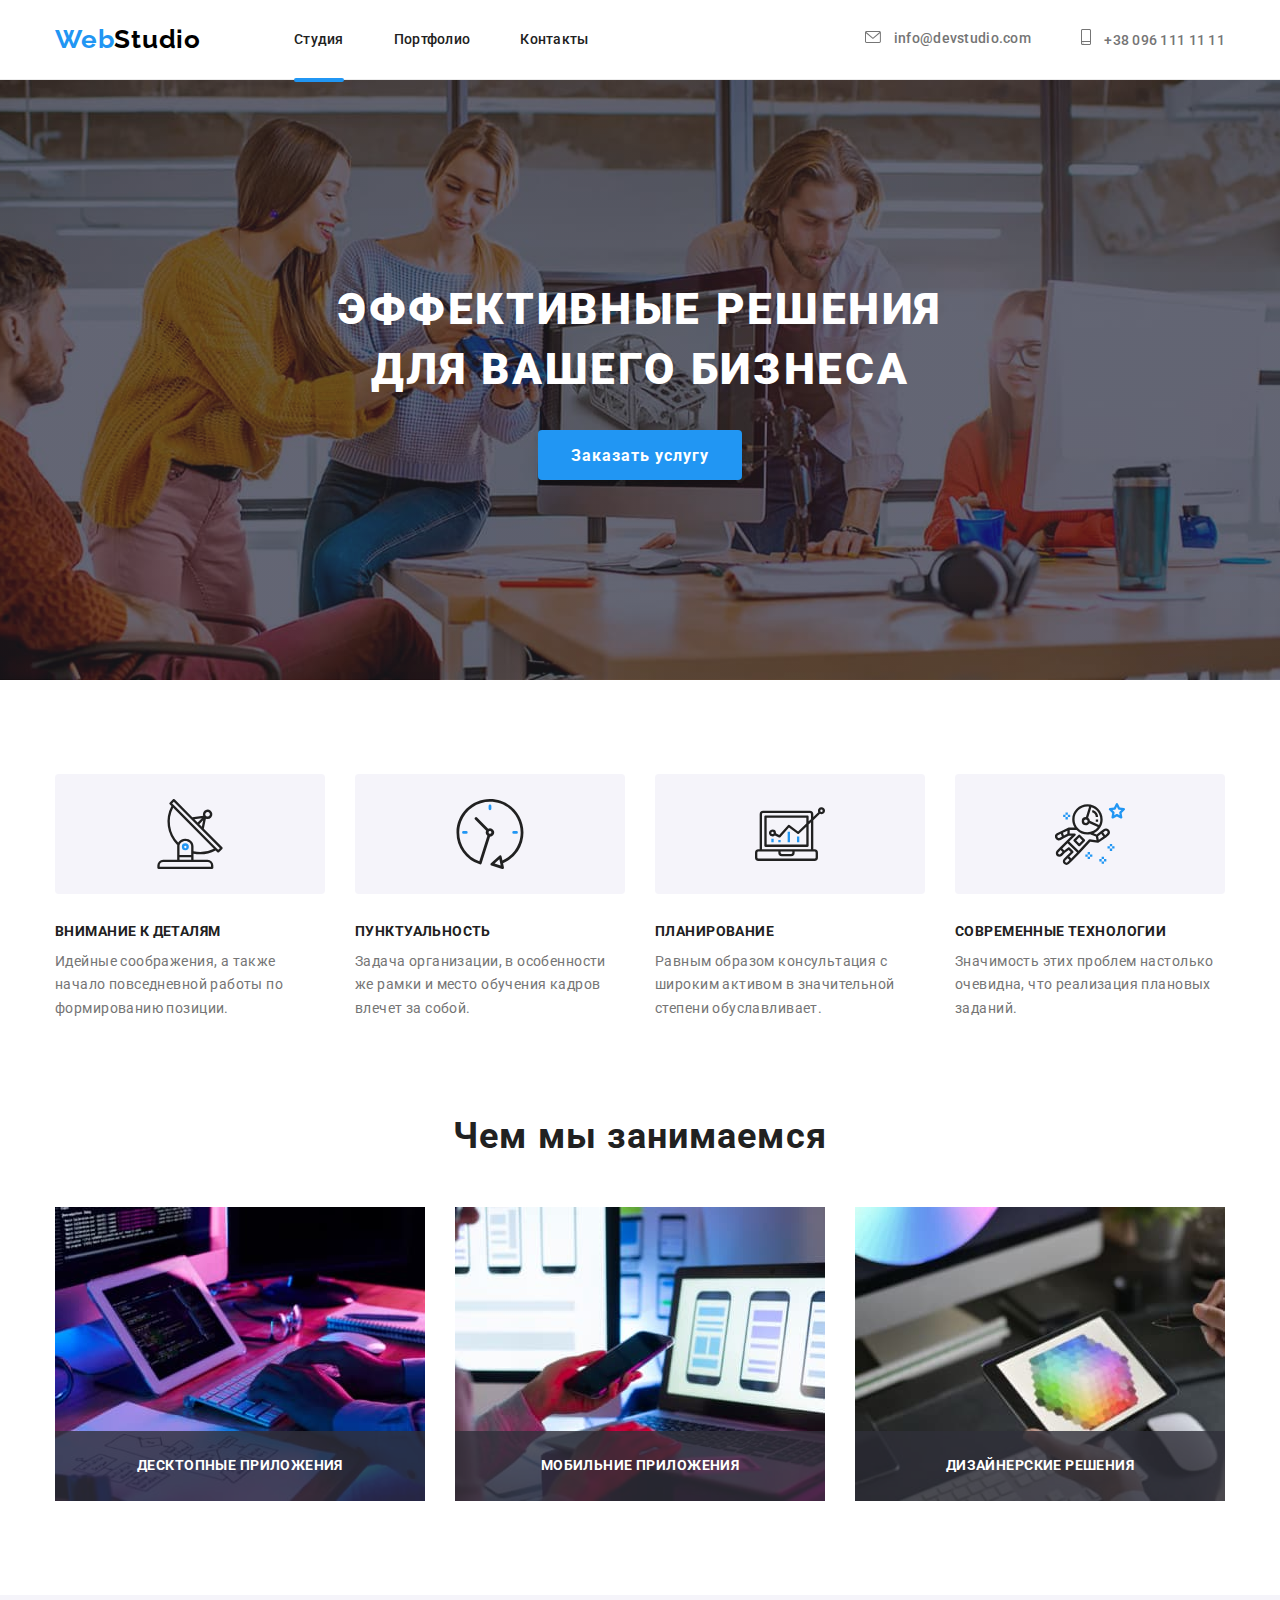
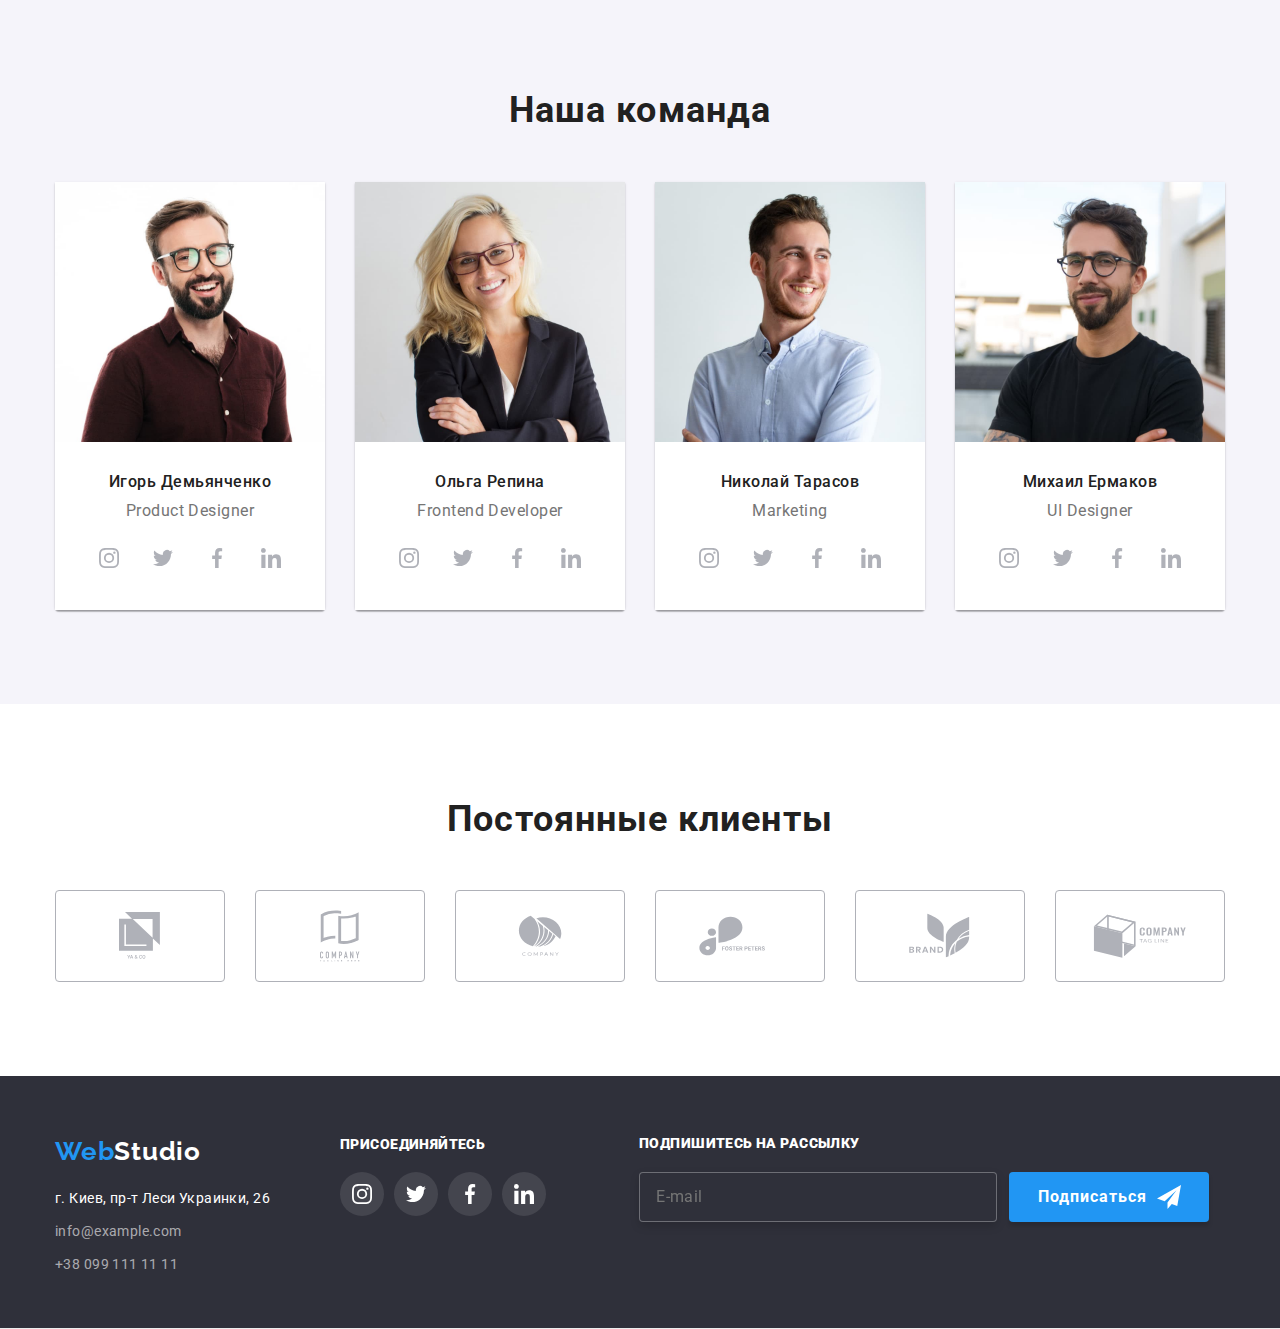
==== index.html @ f4b1c661 "Initial commit" ====
<!DOCTYPE html>
<html lang="ru">
  <head>
    <meta charset="UTF-8" />
    <meta http-equiv="X-UA-Compatible" content="IE=edge" />
    <meta name="viewport" content="width=device-width, initial-scale=1.0" />
    <title>WebStudio</title>
    <link
      rel="stylesheet"
      href="https://cdnjs.cloudflare.com/ajax/libs/modern-normalize/1.1.0/modern-normalize.min.css"
    />
    <link rel="preconnect" href="https://fonts.googleapis.com" />
    <link rel="preconnect" href="https://fonts.gstatic.com" crossorigin />
    <link
    href="https://fonts.googleapis.com/css2?family=Raleway:wght@700&family=Roboto:wght@400;500;700;900&display=swap"
    rel="stylesheet"
    />
    <link rel="stylesheet" href="./css/styles.css" />
    <link rel="stylesheet" href="./css/main.min.css" />
  </head>

  <body>
    <!-- Header -->
 
    <header class="header">
      <div class="container top-header-nav">
        <nav class="header-nav">
          <a href="./index.html" class="logo-black link-item">
            <span class="logo-accent">Web</span>Studio</a
          >
          <ul class="list header-nav-list">
            <li class="nav-list-item">
              <a href="./index.html" class="nav-list-item-link link-item current">Студия</a>
            </li>
            <li class="nav-list-item">
              <a href="./portfolio.html" class="nav-list-item-link link-item">Портфолио</a>
            </li>
            <li class="nav-list-item">
              <a href="" class="nav-list-item-link link-item">Контакты</a>
            </li>
          </ul>
        </nav>
        <ul class="list header-contact-list">
          <li class="header-contact-list-item">
            <a href="mailto:info@devstudio.com" class="link-item header-contact-info"
              ><svg class="header-icon mail" width="16" height="12">
                <use href="./images/icons.svg#icon-mail"></use>
              </svg>
              info@devstudio.com
            </a>
          </li>
          <li class="header-contact-list-item">
            <a href="tel:+380961111111" class="link-item header-contact-info"
              ><svg class="header-icon mail" width="10" height="16">
                <use href="./images/icons.svg#icon-phone"></use>
              </svg>
              +38 096 111 11 11</a
            >
          </li>
        </ul>
      </div>
    </header>

    <main>
      <!-- Hero -->

      <section class="hero-footer-bgc hero">
        <div class="container">
          <h1 class="hero-title">Эффективные решения для вашего бизнеса</h1>
          <button type="button" data-modal-open class="hero-btn">Заказать услугу</button>
        </div>
      </section>

      <!-- Features -->

      <section class="features">
        <div class="container">
          <ul class="features__list list">
            <li class="features__item">
              <h3 class="features__title">Внимание к деталям</h3>
              <p class="features__text">
                Идейные соображения, а также начало повседневной работы по формированию позиции.
              </p>
            </li>
            <li class="features__item">
              <h3 class="features__title">Пунктуальность</h3>
              <p class="features__text">
                Задача организации, в особенности же рамки и место обучения кадров влечет за собой.
              </p>
            </li>
            <li class="features__item">
              <h3 class="features__title">Планирование</h3>
              <p class="features__text">
                Равным образом консультация с широким активом в значительной степени обуславливает.
              </p>
            </li>
            <li class="features__item">
              <h3 class="features__title">Современные технологии</h3>
              <p class="features__text">
                Значимость этих проблем настолько очевидна, что реализация плановых заданий.
              </p>
            </li>
          </ul>
        </div>
      </section>

      <!-- JOBS -->

      <section class="jobs">
        <div class="container">
          <h2 class="jobs__title">Чем мы занимаемся</h2>
          <ul class="jobs__list list">
            <li class="jobs__item">
              <img src="./images/img.jpg" alt="Человек за компьютером" width="370" />
              <p class="jobs__text">Десктопные приложения</p>
            </li>
            <li class="jobs__item">
              <img src="./images/img2.jpg" alt="Выбор макета на компьютере" width="370" />
              <p class="jobs__text">Мобильние приложения</p>
            </li>
            <li class="jobs__item">
              <img src="./images/img3.jpg" alt="Дизайнер выбирает цветовую палитру" width="370" />
              <p class="jobs__text">Дизайнерские решения</p>
            </li>
          </ul>
        </div>
      </section>

      <!-- Team -->

      <section class="team">
        <div class="container">
          <h2 class="team__title">Наша команда</h2>
          <ul class="team__list list">
            <li class="team__item">
              <div class="team-card">
                <img src="./images/igor.jpg" alt="Игорь Демьянченко" width="270" />
                <div class="team-card__text">
                  <p class="team-card__title">Игорь Демьянченко</p>
                  <p class="team-card__prof">Product Designer</p>
                  <ul class="team-card__list">
                    <li class="list team-card__item">
                      <a href="" class="team-card__link">
                        <svg class="team-card__icon" width="20" height="20">
                          <use href="./images/icons.svg#icon-instagram"></use>
                        </svg>
                      </a>
                    </li>
                    <li class="list team-card__item">
                      <a href="" class="team-card__link">
                        <svg class="team-card__icon" width="20" height="20">
                          <use href="./images/icons.svg#icon-twitter"></use>
                        </svg>
                      </a>
                    </li>
                    <li class="list team-card__item">
                      <a href="" class="team-card__link">
                        <svg class="team-card__icon" width="20" height="20">
                          <use href="./images/icons.svg#icon-facebook"></use>
                        </svg>
                      </a>
                    </li>
                    <li class="list team-card__item">
                      <a href="" class="team-card__link">
                        <svg class="team-card__icon" width="20" height="20">
                          <use href="./images/icons.svg#icon-linkedin"></use>
                        </svg>
                      </a>
                    </li>
                  </ul>
                </div>
              </div>
            </li>

            <li class="team__item">
              <div class="team-card">
                <img src="./images/olga.jpg" alt="Ольга Репина" width="270" />
                <div class="team-card__text">
                  <p class="team-card__title">Ольга Репина</p>
                  <p class="team-card__prof">Frontend Developer</p>
                  <ul class="team-card__list">
                    <li class="list team-card__item">
                      <a href="" class="team-card__link"> 
                        <svg class="team-card__icon" width="20" height="20">
                          <use href="./images/icons.svg#icon-instagram"></use>
                        </svg>
                      </a>
                    </li>
                    <li class="list team-card__item">
                      <a href="" class="team-card__link">
                        <svg class="team-card__icon" width="20" height="20">
                          <use href="./images/icons.svg#icon-twitter"></use>
                        </svg>
                      </a>
                    </li>
                    <li class="list team-card__item">
                      <a href="" class="team-card__link">
                        <svg class="team-card__icon" width="20" height="20">
                          <use href="./images/icons.svg#icon-facebook"></use>
                        </svg>
                      </a>
                    </li>
                    <li class="list team-card__item">
                      <a href="" class="team-card__link">
                        <svg class="team-card__icon" width="20" height="20">
                          <use href="./images/icons.svg#icon-linkedin"></use>
                        </svg>
                      </a>
                    </li>
                  </ul>
                </div>
              </div>
            </li>

            <li class="team__item">
              <div class="team-card">
                <img src="./images/nick.jpg" alt="Николай Тарасов" width="270" />
                <div class="team-card__text">
                  <p class="team-card__title">Николай Тарасов</p>
                  <p class="team-card__prof">Marketing</p>
                  <ul class="team-card__list">
                    <li class="list team-card__item">
                      <a href="" class="team-card__link"> 
                        <svg class="team-card__icon" width="20" height="20">
                          <use href="./images/icons.svg#icon-instagram"></use>
                        </svg>
                      </a>
                    </li>
                    <li class="list team-card__item">
                      <a href="" class="team-card__link">
                        <svg class="team-card__icon" width="20" height="20">
                          <use href="./images/icons.svg#icon-twitter"></use>
                        </svg>
                      </a>
                    </li>
                    <li class="list team-card__item">
                      <a href="" class="team-card__link">
                        <svg class="team-card__icon" width="20" height="20">
                          <use href="./images/icons.svg#icon-facebook"></use>
                        </svg>
                      </a>
                    </li>
                    <li class="list team-card__item">
                      <a href="" class="team-card__link">
                        <svg class="team-card__icon" width="20" height="20">
                          <use href="./images/icons.svg#icon-linkedin"></use>
                        </svg>
                      </a>
                    </li>
                  </ul>
                </div>
              </div>
            </li>

            <li class="team__item">
              <div class="team-card">
                <img src="./images/michael.jpg" alt="Михаил Ермаков" width="270" />
                <div class="team-card__text">
                  <p class="team-card__title">Михаил Ермаков</p>
                  <p class="team-card__prof">UI Designer</p>
                  <ul class="team-card__list">
                    <li class="list team-card__item">
                      <a href="" class="team-card__link">
                        <svg class="team-card__icon" width="20" height="20">
                          <use href="./images/icons.svg#icon-instagram"></use>
                        </svg>
                      </a>
                    </li>
                    <li class="list team-card__item">
                      <a href="" class="team-card__link">
                        <svg class="team-card__icon" width="20" height="20">
                          <use href="./images/icons.svg#icon-twitter"></use>
                        </svg>
                      </a>
                    </li>
                    <li class="list team-card__item">
                      <a href="" class="team-card__link">
                        <svg class="team-card__icon" width="20" height="20">
                          <use href="./images/icons.svg#icon-facebook"></use>
                        </svg>
                      </a>
                    </li>
                    <li class="list team-card__item">
                      <a href="" class="team-card__link">
                        <svg class="team-card__icon" width="20" height="20">
                          <use href="./images/icons.svg#icon-linkedin"></use>
                        </svg>
                      </a>
                    </li>
                  </ul>
                </div>
              </div>
            </li>
          </ul>
        </div>
      </section>

      <!-- Clients -->

      <section class="clients">
        <div class="container">
        <h2 class="clients__title">Постоянные клиенты</h2>
        <ul class="clients__list list">
          <li class="clients__item">
            <a href="" class="clients__link link-item">
              <svg class="client__icon" width="41" height="47">
                <use href="./images/icons.svg#icon-company1"></use>
              </svg>
            </a>
          </li>
          <li class="clients__item">
            <a href="" class="clients__link link-item">
              <svg class="client__icon" width="40" height="52">
                <use href="./images/icons.svg#icon-company2"></use>
              </svg>
            </a>
          </li>
          <li class="clients__item">
            <a href="" class="clients__link link-item">
              <svg class="client__icon" width="44" height="41">
                <use href="./images/icons.svg#icon-company3"></use>
              </svg>
            </a>
          </li>
          <li class="clients__item">
            <a href="" class="clients__link link-item">
              <svg class="client__icon" width="84" height="40">
                <use href="./images/icons.svg#icon-company4"></use>
              </svg>
            </a>
          </li>
          <li class="clients__item">
            <a href="" class="clients__link link-item">
              <svg class="client__icon" width="63" height="45">
                <use href="./images/icons.svg#icon-company5"></use>
              </svg>
            </a>
          </li>
          <li class="clients__item">
            <a href="" class="clients__link link-item">
              <svg class="client__icon" width="94" height="44">
                <use href="./images/icons.svg#icon-company6"></use>
              </svg>
            </a>
          </li>
        </ul>
        </div>
      </section>
    </main>

    <!-- Footer -->

    <footer class="hero-footer-bgc footer">
      <div class="container">
        <div class="footer-top-container">
          <div class="footer-adress-container">
            <a href="./index.html" class="logo-white link-item">
              <span class="logo-accent">Web</span>Studio</a
            >
            <address>
              <ul class="list footer-list">
                <li class="footer-list-item">
                  <a href="https://goo.gl/maps/qaQWtetsvkvFNspj7" class="link-item footer-adress"
                    >г. Киев, пр-т Леси Украинки, 26</a
                  >
                </li>
                <li class="footer-list-item">
                  <a href="mailto:info@example.com" class="link-item footer-contact-info"
                    >info@example.com</a
                  >
                </li>
                <li class="footer-list-item">
                  <a href="tel:++380991111111" class="link-item footer-contact-info"
                    >+38 099 111 11 11</a
                  >
                </li>
              </ul>
            </address>
          </div>
          <div class="footer-social-container">
            <p class="join-us"><strong>Присоединяйтесь</strong></p>
            <ul class="footer-social-link-list">
              <li class="list footer-social">
                <a href=""
                  ><svg class="footer-social-icon" width="20" height="20">
                    <use href="./images/icons.svg#icon-instagram"></use>
                  </svg>
                </a>
              </li>
              <li class="list footer-social">
                <a href=""
                  ><svg class="footer-social-icon" width="20" height="20">
                    <use href="./images/icons.svg#icon-twitter"></use>
                  </svg>
                </a>
              </li>
              <li class="list footer-social">
                <a href=""
                  ><svg class="footer-social-icon" width="20" height="20">
                    <use href="./images/icons.svg#icon-facebook"></use>
                  </svg>
                </a>
              </li>
              <li class="list footer-social">
                <a href=""
                  ><svg class="footer-social-icon" width="20" height="20">
                    <use href="./images/icons.svg#icon-linkedin"></use>
                  </svg>
                </a>
              </li>
            </ul>
          </div>
          <div class="subscribe-container">
            <p class="subscribe-text"><strong>Подпишитесь на рассылку</strong></p>
            <form class="subscribe-form">
              <label for="email"></label>
              <input
                type="email"
                id="email"
                name="email"
                class="email-input"
                autocomplete="on"
                novalidate
                placeholder="E-mail"
              />
              <div class="send-container">
                <button type="submit" class="submit-btn">Подписаться</button>
                <svg width="24" height="24" class="icon-send">
                  <use href="./images/icons.svg#icon-send"></use>
                </svg>
              </div>
            </form>
          </div>
        </div>
      </div>
    </footer>

    <!-- modal window -->

    <div data-modal class="backdrop is-hidden">
      <div class="modal">
        <button data-modal-close type="button" class="close-btn">
          <svg width="18" height="18" class="close-btn-icon">
            <use href="./images/icons.svg#icon-close"></use>
          </svg>
        </button>

        <p class="modal-title">Оставьте свои данные, мы вам перезвоним</p>
        <form>
          <ul>
            <li class="modal-list">
              <label for="username">Имя</label>
              <div class="icon-pos">
                <input type="text" name="username" id="username" />
                <svg width="18" height="18" class="modal-icon">
                  <use href="./images/icons.svg#icon-person"></use>
                </svg>
              </div>
            </li>
            <li class="modal-list">
              <label for="Phone">Телефон</label>
              <div class="icon-pos">
                <input type="tel" name="Phone" id="Phone" />
                <svg width="18" height="18" class="modal-icon">
                  <use href="./images/icons.svg#icon-modalphone"></use>
                </svg>
              </div>
            </li>
            <li class="modal-list">
              <label for="mail">Почта</label>
              <div class="icon-pos">
                <input type="email" name="mail" id="mail" />
                <svg width="18" height="18" class="modal-icon">
                  <use href="./images/icons.svg#icon-modalmail"></use>
                </svg>
              </div>
            </li>
            <li class="modal-list">
              <label for="Comment">Комментарий</label>
              <textarea
                class="comment-text"
                placeholder="Введите текст"
                name="Comment"
                id="Comment"
              ></textarea>
            </li>
          </ul>
          <div class="accept">
            <label class="accept-form">
              <input class="license-checkbox" type="checkbox" name="License-check" />
              <span class="chechbox-icon-place"></span>
              <span class="accept-text"
                >Соглашаюсь с рассылкой и принимаю <a href=""> Условия договора </a></span
              >
            </label>
          </div>
        </form>
        <button type="submit" class="modal-submit-btn">Отправить</button>
      </div>
    </div>
    <script src="./js/modal.js"></script>
  </body>
</html>
---- css/styles.css ----
/* палитра цветов */
/* основной светло черный #757575
    черный для заголовков #212121
    акцентный синий #2196F3
    белый #FFFFFF
    Полупрозрачные контакты rgba(255, 255, 255, 0.6)        #FFFFFF99
    hover главной кнопки #188CE8
    hero bgc #2F303A
    Наша корманда bgc #F5F4FA
    */

/* :root {
    --main-color: #757575;
    --secondary-color: #ffffff;
    --section-color: #212121;
    --accent-color: #2196f3;
    --black-color: #000000;
    --footer-contact-color: rgba(255, 255, 255, 0.6);
    --bgc-semiblack: #2f303a;
    --icons-grey: #AFB1B8;
} */

/* h1,
h2,
h3,
h4,
h5,
h6,
ul,
li,
p,
img {
    margin: 0;
    padding: 0;
}

img {
    display: block;
    max-width: 100%;
    height: auto;
}

a {
    text-decoration: none;
}

.list {
    list-style: none;
}

.link-item {
    text-decoration: none;
} */


/* body {
    color: var(--main-color);
    background-color: #ffffff;
    font-family: 'Roboto';
    font-size: 14px;

}


.container {
    width: 1200px;
    padding: 0 15px;
    margin: 0 auto;
} */

/* .logo-accent {
    color: var(--accent-color);
    font-family: 'Raleway';
    font-weight: 700;
    line-height: 1.19;
    letter-spacing: 0.03em;
    font-size: 26px;
}

.logo-black {
    font-family: 'Raleway';
    color: var(--black-color);
    font-weight: 700;
    font-size: 26px;
    line-height: 1.19;
    letter-spacing: 0.03em;
}

.logo-white {
    color: var(--secondary-color);
    font-family: 'Raleway';
    font-weight: 700;
    font-size: 26px;
    line-height: 1.19;
    letter-spacing: 0.03em;
} */



/* .header {
    padding: 24px 0;
    border-bottom: 1px solid #ECECEC;
    margin-left: auto;
    margin-right: auto;
} */

/* .top-header-nav {
    display: flex;
    justify-content: space-between;
    align-items: center;

}

.header-nav {
    display: flex;
    align-items: center;
}

.header-nav-list {
    display: flex;
    margin-left: 93px;
    position: relative;

}

.nav-list-item:not(:first-child) {
    margin-left: 50px;
}

.nav-list-item {
    position: relative;

} */

/* .current::after {
    content: '';
    background: #2196F3;
    border-radius: 2px;
    display: block;
    width: 100%;
    height: 4px;
    position: absolute;
    bottom: -200%;

} */

/* .nav-list-item-link {
    font-weight: 500;
    line-height: 1.14;
    letter-spacing: 0.02em;
    color: var(--section-color);
    padding-top: 32px;
    padding-bottom: 32px;

    transition-property: color;
    transition-duration: 250ms;
    transition-timing-function: cubic-bezier(0.4, 0, 0.2, 1);
}



.nav-list-item-link:hover,
.nav-list-item-link:focus {
    color: var(--accent-color);
} */

/* .header-contact-list {
    display: flex;
}

.header-contact-list-item:not(:first-child) {
    margin-left: 50px;
}


.header-contact-info {
    color: var(--main-color);
    font-weight: 500;
    font-size: 14px;
    line-height: 1.42;
    letter-spacing: 0.02em;
    transition-property: color;
    transition-duration: 250ms;
    transition-timing-function: cubic-bezier(0.4, 0, 0.2, 1);

}


.header-icon {
    margin-right: 10px;
    fill: var(--main-color);
    transition-property: fill;
    transition-duration: 250ms;
    transition-timing-function: cubic-bezier(0.4, 0, 0.2, 1);
}

.header-contact-info:hover,
.header-contact-info:focus {
    color: var(--accent-color);
}

.header-contact-info:hover .header-icon,
.header-contact-info:focus .header-icon {
    fill: var(--accent-color);
} */




/* .footer {
    padding: 60px 0;
    border-bottom: 1px solid #ECECEC;
    margin-left: auto;
    margin-right: auto;
    background-color: var(--bgc-semiblack);
} */

/* .footer-top-container {
    display: flex;

} */


/* .footer-list {
    height: 81px;
    display: flex;
    flex-direction: column;
    justify-content: space-evenly;
    margin-top: 20px;
}

.footer-list-item {
    margin-bottom: 9px;
}

.footer-list-item:last-child {
    margin-bottom: 0;
}

.footer-contact-info {
    color: var(--footer-contact-color);
    line-height: 1.71;
    letter-spacing: 0.03em;
    font-style: normal;
    transition-property: color;
    transition-duration: 250ms;
    transition-timing-function: cubic-bezier(0.4, 0, 0.2, 1);
}

.footer-contact-info:hover,
.footer-contact-info:focus {
    color: var(--accent-color);
    font-style: normal;
}

.footer-adress {
    color: var(--secondary-color);
    line-height: 1.71;
    letter-spacing: 0.03em;
    font-style: normal;
} */



/* .footer-social-container {
    margin-left: 70px;
    display: flex;
    max-height: 80px;
    flex-direction: column;
    justify-content: center;

}

.join-us {
    font-weight: 700;
    font-size: 14px;
    line-height: 16px;
    letter-spacing: 0.03em;
    text-transform: uppercase;
    color: var(--secondary-color);
    margin-bottom: 20px;
}

.footer-social-link-list {
    display: flex;

}

.footer-social {
    margin-right: 10px;
    border-radius: 50%;
    background-color: rgba(255, 255, 255, 0.1);

}

.footer-social:last-child {
    margin-right: 0;
}


.footer-social>a:hover,
.footer-social>a:focus {
    background-color: var(--accent-color);
}

.footer-social>a {
    width: 44px;
    height: 44px;
    display: flex;
    align-items: center;
    justify-content: center;
    border-radius: 50%;
    transition-property: background-color;
    transition-duration: 250ms;
    transition-timing-function: cubic-bezier(0.4, 0, 0.2, 1);
}

.footer-social-icon {
    fill: #ffffff;

} */

/* .subscribe-container {
    margin-left: 93px;

}

.subscribe-text {
    font-weight: 700;
    font-size: 14px;
    line-height: 1.14;
    letter-spacing: 0.03em;
    text-transform: uppercase;
    color: #FFFFFF;
    margin-bottom: 20px;
}


.subscribe-form {
    display: flex;
}


.email-input {
    width: 358px;
    height: 50px;
    padding: 15px 16px;

    border: 1px solid rgba(255, 255, 255, 0.3);
    filter: drop-shadow(0px 4px 4px rgba(0, 0, 0, 0.15));
    border-radius: 4px;
    background-color: #2F303A;

    font-weight: 400;
    font-size: 16px;
    line-height: 1.25;
    display: flex;
    align-items: center;
    letter-spacing: 0.03em;

    color: rgba(255, 255, 255, 0.6);
}

.send-container {
    position: relative;
    margin-left: 12px;
}

.submit-btn {
    width: 200px;
    height: 50px;
    padding: 10px 29px;

    font-weight: 700;
    font-size: 16px;
    line-height: 1.88;
    display: flex;
    align-items: center;
    text-align: center;
    letter-spacing: 0.06em;
    color: #FFFFFF;
    background: #2196F3;
    box-shadow: 0px 4px 4px rgba(0, 0, 0, 0.15);
    border-radius: 4px;
    border: none;
    cursor: pointer;


}

.icon-send {
    position: absolute;
    bottom: 13px;
    right: 28px;
} */




/* Hero section */




/* .hero {
    padding: 200px 0;
    text-align: center;
    background-image: linear-gradient(to bottom, rgba(47, 48, 58, 0.4), rgba(47, 48, 58, 0.4)), url(../images/hero-bg-img.jpg);
    background-repeat: no-repeat;
    background-position: center;
    background-size: cover;
    max-width: 1600px;
    margin-left: auto;
    margin-right: auto;
    background-color: var(--bgc-semiblack);
}

.hero-title {
    max-width: 696px;
    margin: 0 auto;
    color: var(--secondary-color);
    font-weight: 900;
    font-size: 44px;
    line-height: 1.36;
    letter-spacing: 0.06em;
    text-transform: uppercase;
    margin-bottom: 30px;


} */

/* .hero-btn {
    font-family: inherit;
    font-weight: 700;
    font-size: 16px;
    line-height: 1.88;
    display: inline-block;
    letter-spacing: 0.06em;
    color: var(--secondary-color);
    background-color: var(--accent-color);
    cursor: pointer;
    box-shadow: 0px 4px 4px rgba(0, 0, 0, 0.15);
    border-radius: 4px;
    padding: 10px 32px;
    min-width: 200px;
    height: 50px;
    border: 1px solid transparent;
    transition-property: background-color;
    transition-duration: 250ms;
    transition-timing-function: cubic-bezier(0.4, 0, 0.2, 1);

}

.hero-btn:hover,
.hero-btn:focus {
    background-color: #188CE8;
} */




/* FEATURES */




/* .features {
    padding-top: 94px;
    padding-bottom: 94px;

} */

/* .features__list {
    display: flex;

}

.features__item {
    flex-basis: 270px;
    margin-right: 30px;
    margin-left: 0;

}

.features__item:last-child {
    margin-right: 0;
}

.features__item::before {
    content: "";
    display: block;
    height: 120px;
    width: 270px;
    background-color: #F5F4FA;
    border-radius: 4px;
    background-position: center;
    background-repeat: no-repeat;
    margin-bottom: 30px;

}

.features__item:nth-of-type(1)::before {
    background-image: url(../images/features-icons/antenna.svg);

}

.features__item:nth-of-type(2)::before {
    background-image: url(../images/features-icons/clock.svg);

}

.features__item:nth-of-type(3)::before {
    background-image: url(../images/features-icons/diagram.svg);

}

.features__item:nth-of-type(4)::before {
    background-image: url(../images/features-icons/astronaut.svg);

}



.features__title {
    font-weight: 700;
    font-size: 14px;
    line-height: 1.14;
    letter-spacing: 0.03em;
    text-transform: uppercase;
    color: var(--section-color);
    margin-bottom: 10px;
}

.features__text {
    font-size: 14px;
    line-height: 1.71;
    letter-spacing: 0.03em;
    color: var(--main-color);
} */




/*  J O B S  */



/* .jobs {
    padding-bottom: 94px;

} */

/* .jobs__title {
    color: var(--section-color);
    font-weight: 700;
    font-size: 36px;
    line-height: 1.17;
    text-align: center;
    letter-spacing: 0.03em;
    margin-bottom: 50px;

}

.jobs__list {
    display: flex;
    margin-right: -30px;

}

.jobs__item {
    flex-basis: calc(100% / 3 - 30px);
    margin-right: 30px;
    position: relative;

}


.jobs__text {
    position: absolute;
    bottom: 0;

    display: flex;
    align-items: center;
    justify-content: center;
    width: 370px;
    height: 70px;
    background-color: rgba(47, 48, 58, 0.8);

    font-weight: 700;
    font-size: 14px;
    line-height: 1.14;
    text-align: center;
    letter-spacing: 0.03em;
    text-transform: uppercase;
    color: var(--secondary-color);

} */



/* T E A M */




/* .team {
    padding: 94px 0;
    margin-left: auto;
    margin-right: auto;
    background-color: #F5F4FA;
}

.team__title {
    color: var(--section-color);
    font-weight: 700;
    font-size: 36px;
    line-height: 1.17;
    text-align: center;
    letter-spacing: 0.03em;
    margin-bottom: 50px;

}

.team__list {
    display: flex;
    margin-right: -30px;
}

.team__item {
    flex-basis: calc(100% / 4 - 30px);
    margin-right: 30px;

}

.team-card {
    background: var(--secondary-color);
    box-shadow: 0px 1px 3px rgba(0, 0, 0, 0.12), 0px 1px 1px rgba(0, 0, 0, 0.14), 0px 2px 1px rgba(0, 0, 0, 0.2);
    border-radius: 0px 0px 4px 4px;
}

.team-card__text {
    background: var(--secondary-color);
    padding: 30px 0;
}


.team-card__title {
    color: var(--section-color);
    font-weight: 500;
    font-size: 16px;
    line-height: 1.19;
    text-align: center;
    letter-spacing: 0.03em;
    margin-bottom: 10px;

}

.team-card__prof {
    font-size: 16px;
    line-height: 1.19;
    text-align: center;
    letter-spacing: 0.03em;
    color: var(--main-color);
    margin-bottom: 16px;
}



.team-card__list {
    display: flex;
    justify-content: center;

}

.team-card__item {
    margin-right: 10px;

}

.team-card__link {
    width: 44px;
    height: 44px;
    display: flex;
    align-items: center;
    justify-content: center;
    border-radius: 50%;
    transition-property: background-color;
    transition-duration: 250ms;
    transition-timing-function: cubic-bezier(0.4, 0, 0.2, 1);
}

.team-card__item:last-child {
    margin-right: 0;
}

.team-card__link:hover,
.team-card__link:focus {
    background-color: var(--accent-color);
}

.team-card__link:hover .team-card__icon,
.team-card__link:focus .team-card__icon {
    fill: #ffffff;
}

.team-card__icon {
    fill: var(--icons-grey);
    transition-property: fill;
    transition-duration: 250ms;
    transition-timing-function: cubic-bezier(0.4, 0, 0.2, 1);

} */




/* C L I E N T S */



/* .clients {
    text-align: center;
    padding-top: 94px;
    padding-bottom: 94px;
}

.clients__title {
    font-weight: 700;
    font-size: 36px;
    line-height: 1.17;
    text-align: center;
    letter-spacing: 0.03em;
    color: var(--section-color);
    margin-bottom: 50px;
}

.clients__list {
    display: flex;
    margin-right: -30px;
}


.clients__item {
    display: flex;
    flex-basis: calc(100% / 6 - 30px);
    margin-right: 30px;
    height: 92px;

}

.clients__link {

    height: 100%;
    width: 100%;
    border: 1px solid #AFB1B8;
    border-radius: 4px;
    display: flex;
    align-items: center;
    justify-content: center;
    transition-property: border;
    transition-duration: 250ms;
    transition-timing-function: cubic-bezier(0.4, 0, 0.2, 1);
}

.client__icon {
    fill: var(--icons-grey);
    transition-property: fill;
    transition-duration: 250ms;
    transition-timing-function: cubic-bezier(0.4, 0, 0.2, 1);
}

.clients__link:hover .client__icon,
.clients__link:focus .client__icon {
    fill: var(--accent-color);
}

.clients__link:hover,
.clients__link:focus {
    border: 1px solid var(--accent-color);
} */





/* P O R T F O L I O  */





/* .portfolio-bts {
    font-family: inherit;
    font-weight: 500;
    font-size: 16px;
    line-height: 1.62;
    text-align: center;
    letter-spacing: 0.03em;
    color: var(--section-color);
    cursor: pointer;
    padding: 6px 22px;
    border: transparent;
    border-radius: 4px;
    transition-property: background-color, color, box-shadow;
    transition-duration: 250ms;
    transition-timing-function: cubic-bezier(0.4, 0, 0.2, 1);

}


.portfolio-bts:hover,
.portfolio-bts:focus {
    background-color: var(--accent-color);
    box-shadow: 0px 3px 1px rgba(0, 0, 0, 0.1), 0px 1px 2px rgba(0, 0, 0, 0.08), 0px 2px 2px rgba(0, 0, 0, 0.12);
    border-radius: 4px;
    color: var(--secondary-color);
}

.portfolio-card-title {
    font-weight: 700;
    font-size: 18px;
    line-height: 2.0;
    letter-spacing: 0.06em;
    color: var(--section-color);
    text-decoration: none;
}

.portfolio-card-item {
    font-size: 16px;
    line-height: 1.88;
    letter-spacing: 0.03em;
    color: var(--main-color);
    text-decoration: none;

}

.portfolio {
    padding: 94px 0;
}

.portfolio-btns-list {
    display: flex;
    justify-content: center;
    margin-bottom: 50px;
}

.portfolio-btns-list-item {

    margin-left: 8px;
}

.portfolio-btns-list-item:first-child {
    margin-left: 0;
}

.portfolio-list {
    display: flex;
    flex-wrap: wrap;
    margin-left: -30px;

}


.portfolio-list-item {

    flex-basis: calc(100% / 3 - 30px);
    margin-left: 30px;
    margin-bottom: 30px;
    transition-property: box-shadow;
    transition-duration: 250ms;
    transition-timing-function: cubic-bezier(0.4, 0, 0.2, 1);

}

.portfolio-list-item:nth-last-child(-n + 3) {
    margin-bottom: 0;
}

.portfolio-list-item:hover,
.portfolio-list-item:focus {
    box-shadow: 0px 1px 1px rgba(0, 0, 0, 0.12), 0px 4px 4px rgba(0, 0, 0, 0.06), 1px 4px 6px rgba(0, 0, 0, 0.16);

}

.portfolio-list-text {
    padding: 20px 24px;
    border: 1px solid #EEEEEE;
    border-top: transparent;

}


.portfolio-customer-img-container {
    position: relative;
    overflow: hidden;

}

.portfolio-about-customer {
    width: 100%;
    height: 100%;
    font-size: 18px;
    line-height: 1.56;
    letter-spacing: 0.03em;
    color: var(--secondary-color);
    background-color: rgba(33, 150, 243, 0.9);

    position: absolute;
    top: 0;
    left: 0;
    padding: 63px 24px;
    opacity: 0;
    overflow: auto;

    transform: translateY(100%);
    transition-property: transform, opacity;
    transition-duration: 250ms;
    transition-timing-function: cubic-bezier(0.4, 0, 0.2, 1);

}


.portfolio-list-item:hover .portfolio-about-customer,
.portfolio-list-item:focus .portfolio-about-customer {
    transform: translateY(0%);
    opacity: 1;
} */





/*        BACKDROP + MODAL         */


/* .backdrop {
    position: fixed;
    top: 0;
    left: 0;
    width: 100%;
    height: 100%;
    background-color: rgba(0, 0, 0, 0.2);
    transition-property: all;
    transition-duration: 550ms;
    transition-timing-function: cubic-bezier(0.4, 0, 0.2, 1);


}

.backdrop.is-hidden {
    opacity: 0;
    pointer-events: none;
}


.modal {
    position: absolute;
    top: 50%;
    left: 50%;
    transform: translate(-50%, -50%);
    width: 528px;
    height: 581px;
    background-color: #fff;
    box-shadow: 0px 1px 3px rgba(0, 0, 0, 0.12), 0px 1px 1px rgba(0, 0, 0, 0.14), 0px 2px 1px rgba(0, 0, 0, 0.2);
    border-radius: 4px;
    padding: 40px;
    text-align: center;



}

.modal>form {
    text-align: left;
}

.close-btn {
    position: absolute;
    top: 8px;
    right: 8px;

    width: 30px;
    height: 30px;
    display: flex;
    align-items: center;
    justify-content: center;
    cursor: pointer;

    background-color: #fff;
    box-shadow: 0px 1px 3px rgba(0, 0, 0, 0.12), 0px 1px 1px rgba(0, 0, 0, 0.14), 0px 2px 1px rgba(0, 0, 0, 0.2);
    border-radius: 50%;
    border: 1px solid rgba(0, 0, 0, 0.1);
}

.close-btn-icon {

    transition-property: fill;
    transition-duration: 250ms;
    transition-timing-function: cubic-bezier(0.4, 0, 0.2, 1);
}


.close-btn:hover .close-btn-icon,
.close-btn:focus .close-btn-icon {
    fill: var(--accent-color);
}

textarea {
    resize: none;
}

.modal-title {
    font-weight: 700;
    font-size: 20px;
    line-height: 1.15;
    text-align: center;
    letter-spacing: 0.03em;
    color: var(--section-color);
    padding-bottom: 12px;
}

.modal-list {
    position: relative;
    margin-bottom: 10px;
    display: block;

    font-weight: 400;
    font-size: 12px;
    line-height: 1.17;
    letter-spacing: 0.01em;
    color: #757575;
}

.modal-list:last-of-type {
    margin-bottom: 0;
}

.modal-list>label {
    margin-bottom: 4px;
    display: block;
}

.icon-pos {
    display: block;
    position: relative;
    margin-top: 4px;
    height: 40px;
    border: 1px solid rgba(33, 33, 33, 0.2);
    border-radius: 4px;

}


.modal-list input,
.modal-list textarea {
    width: 100%;

    border: 1px solid rgba(33, 33, 33, 0.2);
    border-radius: 4px;

    transition-property: border-color;
    transition-duration: 250ms;
    transition-timing-function: cubic-bezier(0.4, 0, 0.2, 1);
}


.modal-list input {
    height: 40px;
    padding-left: 42px;
    padding-bottom: 12px;
    padding-right: 12px;
    padding-top: 12px;

}

.modal-list textarea {
    height: 120px;
    padding: 12px 16px;


}

.comment-text::placeholder {
    font-weight: 400;
    font-size: 12px;
    line-height: 1.67;
    letter-spacing: 0.01em;
    color: rgba(117, 117, 117, 0.5);

}

.accept {
    margin-bottom: 30px;
    margin-top: 20px;
}

.accept-form {
    width: 100%;
    display: inline-flex;
    align-items: center;
    justify-content: flex-end;

}

.accept-text {
    margin-left: 7px;

    font-weight: 400;
    font-size: 14px;
    line-height: 1.71;
    letter-spacing: 0.03em;
    color: var(--main-color);
}

.accept-text a {
    text-decoration-line: underline;
    color: var(--accent-color);
}


.license-checkbox {
    -webkit-appearance: none;
    -moz-appearance: none;
    appearance: none
}

.license-checkbox:checked+.chechbox-icon-place {
    background-image: url(../images/icon-check.svg);
    outline: none;
    background-size: cover;
}



.chechbox-icon-place {
    display: inline-flex;
    width: 16px;
    height: 15px;

    outline: 2px solid var(--section-color);
    outline-offset: -2px;
    border-radius: 2px;
}



.modal-submit-btn {

    width: 200px;
    height: 50px;
    margin: 0 auto;

    font-weight: 700;
    font-size: 16px;
    line-height: 1.88;
    letter-spacing: 0.06em;
    color: #FFFFFF;

    display: flex;
    align-items: center;
    justify-content: center;


    background-color: var(--accent-color);
    box-shadow: 0px 4px 4px rgba(0, 0, 0, 0.15);
    border-radius: 4px;
    border-color: transparent;

    transition-property: background-color;
    transition-duration: 250ms;
    transition-timing-function: cubic-bezier(0.4, 0, 0.2, 1);

}

.modal-submit-btn:hover,
.modal-submit-btn:focus {
    background-color: #188CE8;
}



.modal-icon {
    position: absolute;
    display: block;
    top: 50%;
    transform: translateY(-50%);
    left: 12px;
    width: 18px;
    height: 18px;

    transition-property: fill;
    transition-duration: 250ms;
    transition-timing-function: cubic-bezier(0.4, 0, 0.2, 1);


}

.modal-list input:focus+.modal-icon,
.modal-list input:active+.modal-icon {
    fill: var(--accent-color);


}

.modal-list input:focus,
.modal-list input:active {
    border: 1px solid var(--accent-color);
    outline: none;

}

.modal-list>textarea:focus,
.modal-list>textarea:active {
    border: 1px solid var(--accent-color);
    outline: none;

} */
---- css/main.min.css ----
h1,h2,h3,h4,h5,h6,ul,li,p,img{margin:0;padding:0}img{display:block;max-width:100%;height:auto}a{text-decoration:none}.list{list-style:none}.link-item{text-decoration:none}:root{--main-color: #757575;--secondary-color: #ffffff;--section-color: #212121;--accent-color: #2196f3;--black-color: #000000;--footer-contact-color: rgba(255, 255, 255, 0.6);--bgc-semiblack: #2f303a;--icons-grey: #AFB1B8}body{color:var(--main-color);background-color:#fff;font-family:"Roboto";font-size:14px}.container{width:1200px;padding:0 15px;margin:0 auto}.current::after{content:"";background:#2196f3;border-radius:2px;display:block;width:100%;height:4px;position:absolute;bottom:-200%}.logo-accent{color:var(--accent-color);font-family:"Raleway";font-weight:700;line-height:1.19;letter-spacing:.03em;font-size:26px}.logo-black{font-family:"Raleway";color:var(--black-color);font-weight:700;font-size:26px;line-height:1.19;letter-spacing:.03em}.logo-white{color:var(--secondary-color);font-family:"Raleway";font-weight:700;font-size:26px;line-height:1.19;letter-spacing:.03em}.header{padding:24px 0;border-bottom:1px solid #ececec;margin-left:auto;margin-right:auto}.top-header-nav{display:-webkit-box;display:-ms-flexbox;display:flex;-webkit-box-pack:justify;-ms-flex-pack:justify;justify-content:space-between;-webkit-box-align:center;-ms-flex-align:center;align-items:center}.header-nav{display:-webkit-box;display:-ms-flexbox;display:flex;-webkit-box-align:center;-ms-flex-align:center;align-items:center}.header-nav-list{display:-webkit-box;display:-ms-flexbox;display:flex;margin-left:93px;position:relative}.nav-list-item{position:relative}.nav-list-item:not(:first-child){margin-left:50px}.nav-list-item-link{font-weight:500;line-height:1.14;letter-spacing:.02em;color:var(--section-color);padding-top:32px;padding-bottom:32px;-webkit-transition-property:color;transition-property:color;-webkit-transition-duration:250ms;transition-duration:250ms;-webkit-transition-timing-function:cubic-bezier(0.4, 0, 0.2, 1);transition-timing-function:cubic-bezier(0.4, 0, 0.2, 1)}.nav-list-item-link:hover,.nav-list-item-link:focus{color:var(--accent-color)}.header-contact-list{display:-webkit-box;display:-ms-flexbox;display:flex}.header-contact-list-item:not(:first-child){margin-left:50px}.header-contact-info{color:var(--main-color);font-weight:500;font-size:14px;line-height:1.42;letter-spacing:.02em;-webkit-transition-property:color;transition-property:color;-webkit-transition-duration:250ms;transition-duration:250ms;-webkit-transition-timing-function:cubic-bezier(0.4, 0, 0.2, 1);transition-timing-function:cubic-bezier(0.4, 0, 0.2, 1)}.header-icon{margin-right:10px;fill:var(--main-color);-webkit-transition-property:fill;transition-property:fill;-webkit-transition-duration:250ms;transition-duration:250ms;-webkit-transition-timing-function:cubic-bezier(0.4, 0, 0.2, 1);transition-timing-function:cubic-bezier(0.4, 0, 0.2, 1)}.header-contact-info:hover,.header-contact-info:focus{color:var(--accent-color)}.header-contact-info:hover:hover .header-icon,.header-contact-info:hover:focus .header-icon,.header-contact-info:focus:hover .header-icon,.header-contact-info:focus:focus .header-icon{fill:var(--accent-color)}.hero{padding:200px 0;text-align:center;background-image:-webkit-gradient(linear, left top, left bottom, from(rgba(47, 48, 58, 0.4)), to(rgba(47, 48, 58, 0.4))),url(../images/hero-bg-img.jpg);background-image:linear-gradient(to bottom, rgba(47, 48, 58, 0.4), rgba(47, 48, 58, 0.4)),url(../images/hero-bg-img.jpg);background-repeat:no-repeat;background-position:center;background-size:cover;max-width:1600px;margin-left:auto;margin-right:auto;background-color:var(--bgc-semiblack)}.hero-title{max-width:696px;margin:0 auto;color:var(--secondary-color);font-weight:900;font-size:44px;line-height:1.36;letter-spacing:.06em;text-transform:uppercase;margin-bottom:30px}.hero-btn{font-family:inherit;font-weight:700;font-size:16px;line-height:1.88;display:inline-block;letter-spacing:.06em;color:var(--secondary-color);background-color:var(--accent-color);cursor:pointer;-webkit-box-shadow:0px 4px 4px rgba(0,0,0,.15);box-shadow:0px 4px 4px rgba(0,0,0,.15);border-radius:4px;padding:10px 32px;min-width:200px;height:50px;border:1px solid rgba(0,0,0,0);-webkit-transition-property:background-color;transition-property:background-color;-webkit-transition-duration:250ms;transition-duration:250ms;-webkit-transition-timing-function:cubic-bezier(0.4, 0, 0.2, 1);transition-timing-function:cubic-bezier(0.4, 0, 0.2, 1)}.hero-btn:hover,.hero-btn:focus{background-color:#188ce8}.features{padding-top:94px;padding-bottom:94px}.features__list{display:-webkit-box;display:-ms-flexbox;display:flex}.features__item{-ms-flex-preferred-size:270px;flex-basis:270px;margin-right:30px;margin-left:0}.features__item:last-child{margin-right:0}.features__item::before{content:"";display:block;height:120px;width:270px;background-color:#f5f4fa;border-radius:4px;background-position:center;background-repeat:no-repeat;margin-bottom:30px}.features__item:nth-of-type(1)::before{background-image:url(../images/features-icons/antenna.svg)}.features__item:nth-of-type(2)::before{background-image:url(../images/features-icons/clock.svg)}.features__item:nth-of-type(3)::before{background-image:url(../images/features-icons/diagram.svg)}.features__item:nth-of-type(4)::before{background-image:url(../images/features-icons/astronaut.svg)}.features__title{font-weight:700;font-size:14px;line-height:1.14;letter-spacing:.03em;text-transform:uppercase;color:var(--section-color);margin-bottom:10px}.features__text{font-size:14px;line-height:1.71;letter-spacing:.03em;color:var(--main-color)}.jobs{padding-bottom:94px}.jobs__title{color:var(--section-color);font-weight:700;font-size:36px;line-height:1.17;text-align:center;letter-spacing:.03em;margin-bottom:50px}.jobs__list{display:-webkit-box;display:-ms-flexbox;display:flex;margin-right:-30px}.jobs__item{-ms-flex-preferred-size:calc(33.3333333333% - 30px);flex-basis:calc(33.3333333333% - 30px);margin-right:30px;position:relative}.jobs__text{position:absolute;bottom:0;display:-webkit-box;display:-ms-flexbox;display:flex;-webkit-box-align:center;-ms-flex-align:center;align-items:center;-webkit-box-pack:center;-ms-flex-pack:center;justify-content:center;width:370px;height:70px;background-color:rgba(47,48,58,.8);font-weight:700;font-size:14px;line-height:1.14;text-align:center;letter-spacing:.03em;text-transform:uppercase;color:var(--secondary-color)}.team{padding:94px 0;margin-left:auto;margin-right:auto;background-color:#f5f4fa}.team__title{color:var(--section-color);font-weight:700;font-size:36px;line-height:1.17;text-align:center;letter-spacing:.03em;margin-bottom:50px}.team__list{display:-webkit-box;display:-ms-flexbox;display:flex;margin-right:-30px}.team__item{-ms-flex-preferred-size:calc(25% - 30px);flex-basis:calc(25% - 30px);margin-right:30px}.team-card{background:var(--secondary-color);-webkit-box-shadow:0px 1px 3px rgba(0,0,0,.12),0px 1px 1px rgba(0,0,0,.14),0px 2px 1px rgba(0,0,0,.2);box-shadow:0px 1px 3px rgba(0,0,0,.12),0px 1px 1px rgba(0,0,0,.14),0px 2px 1px rgba(0,0,0,.2);border-radius:0px 0px 4px 4px}.team-card__text{background:var(--secondary-color);padding:30px 0}.team-card__title{color:var(--section-color);font-weight:500;font-size:16px;line-height:1.19;text-align:center;letter-spacing:.03em;margin-bottom:10px}.team-card__prof{font-size:16px;line-height:1.19;text-align:center;letter-spacing:.03em;color:var(--main-color);margin-bottom:16px}.team-card__list{display:-webkit-box;display:-ms-flexbox;display:flex;-webkit-box-pack:center;-ms-flex-pack:center;justify-content:center}.team-card__item{margin-right:10px}.team-card__item:last-child{margin-right:0}.team-card__link{width:44px;height:44px;display:-webkit-box;display:-ms-flexbox;display:flex;-webkit-box-align:center;-ms-flex-align:center;align-items:center;-webkit-box-pack:center;-ms-flex-pack:center;justify-content:center;border-radius:50%;-webkit-transition-property:background-color;transition-property:background-color;-webkit-transition-duration:250ms;transition-duration:250ms;-webkit-transition-timing-function:cubic-bezier(0.4, 0, 0.2, 1);transition-timing-function:cubic-bezier(0.4, 0, 0.2, 1)}.team-card__link:hover,.team-card__link:focus{background-color:var(--accent-color)}.team-card__icon{fill:var(--icons-grey);-webkit-transition-property:fill;transition-property:fill;-webkit-transition-duration:250ms;transition-duration:250ms;-webkit-transition-timing-function:cubic-bezier(0.4, 0, 0.2, 1);transition-timing-function:cubic-bezier(0.4, 0, 0.2, 1)}.team-card__link:hover .team-card__icon,.team-card__link:focus .team-card__icon{fill:#fff}.clients{text-align:center;padding-top:94px;padding-bottom:94px}.clients__title{font-weight:700;font-size:36px;line-height:1.17;text-align:center;letter-spacing:.03em;color:var(--section-color);margin-bottom:50px}.clients__list{display:-webkit-box;display:-ms-flexbox;display:flex;margin-right:-30px}.clients__item{display:-webkit-box;display:-ms-flexbox;display:flex;-ms-flex-preferred-size:calc(16.6666666667% - 30px);flex-basis:calc(16.6666666667% - 30px);margin-right:30px;height:92px}.clients__link{height:100%;width:100%;border:1px solid #afb1b8;border-radius:4px;display:-webkit-box;display:-ms-flexbox;display:flex;-webkit-box-align:center;-ms-flex-align:center;align-items:center;-webkit-box-pack:center;-ms-flex-pack:center;justify-content:center;-webkit-transition-property:border;transition-property:border;-webkit-transition-duration:250ms;transition-duration:250ms;-webkit-transition-timing-function:cubic-bezier(0.4, 0, 0.2, 1);transition-timing-function:cubic-bezier(0.4, 0, 0.2, 1)}.clients__link:hover,.clients__link:focus{border:1px solid var(--accent-color)}.client__icon{fill:var(--icons-grey);-webkit-transition-property:fill;transition-property:fill;-webkit-transition-duration:250ms;transition-duration:250ms;-webkit-transition-timing-function:cubic-bezier(0.4, 0, 0.2, 1);transition-timing-function:cubic-bezier(0.4, 0, 0.2, 1)}.clients__link:hover .client__icon,.clients__link:focus .client__icon{fill:var(--accent-color)}.footer{padding:60px 0;border-bottom:1px solid #ececec;margin-left:auto;margin-right:auto;background-color:var(--bgc-semiblack)}.footer-top-container{display:-webkit-box;display:-ms-flexbox;display:flex}.footer-list{height:81px;display:-webkit-box;display:-ms-flexbox;display:flex;-webkit-box-orient:vertical;-webkit-box-direction:normal;-ms-flex-direction:column;flex-direction:column;-webkit-box-pack:space-evenly;-ms-flex-pack:space-evenly;justify-content:space-evenly;margin-top:20px}.footer-list-item{margin-bottom:9px}.footer-list-item:last-child{margin-bottom:0}.footer-contact-info{color:var(--footer-contact-color);line-height:1.71;letter-spacing:.03em;font-style:normal;-webkit-transition-property:color;transition-property:color;-webkit-transition-duration:250ms;transition-duration:250ms;-webkit-transition-timing-function:cubic-bezier(0.4, 0, 0.2, 1);transition-timing-function:cubic-bezier(0.4, 0, 0.2, 1)}.footer-contact-info:hover,.footer-contact-info:focus{color:var(--accent-color);font-style:normal}.footer-adress{color:var(--secondary-color);line-height:1.71;letter-spacing:.03em;font-style:normal}.footer-social-container{margin-left:70px;display:-webkit-box;display:-ms-flexbox;display:flex;max-height:80px;-webkit-box-orient:vertical;-webkit-box-direction:normal;-ms-flex-direction:column;flex-direction:column;-webkit-box-pack:center;-ms-flex-pack:center;justify-content:center}.join-us{font-weight:700;font-size:14px;line-height:16px;letter-spacing:.03em;text-transform:uppercase;color:var(--secondary-color);margin-bottom:20px}.footer-social-link-list{display:-webkit-box;display:-ms-flexbox;display:flex}.footer-social{margin-right:10px;border-radius:50%;background-color:rgba(255,255,255,.1)}.footer-social:last-child{margin-right:0}.footer-social>a:hover,.footer-social>a:focus{background-color:var(--accent-color)}.footer-social>a{width:44px;height:44px;display:-webkit-box;display:-ms-flexbox;display:flex;-webkit-box-align:center;-ms-flex-align:center;align-items:center;-webkit-box-pack:center;-ms-flex-pack:center;justify-content:center;border-radius:50%;-webkit-transition-property:background-color;transition-property:background-color;-webkit-transition-duration:250ms;transition-duration:250ms;-webkit-transition-timing-function:cubic-bezier(0.4, 0, 0.2, 1);transition-timing-function:cubic-bezier(0.4, 0, 0.2, 1)}.footer-social-icon{fill:#fff}.subscribe-container{margin-left:93px}.subscribe-text{font-weight:700;font-size:14px;line-height:1.14;letter-spacing:.03em;text-transform:uppercase;color:#fff;margin-bottom:20px}.subscribe-form{display:-webkit-box;display:-ms-flexbox;display:flex}.email-input{width:358px;height:50px;padding:15px 16px;border:1px solid rgba(255,255,255,.3);-webkit-filter:drop-shadow(0px 4px 4px rgba(0, 0, 0, 0.15));filter:drop-shadow(0px 4px 4px rgba(0, 0, 0, 0.15));border-radius:4px;background-color:#2f303a;font-weight:400;font-size:16px;line-height:1.25;display:-webkit-box;display:-ms-flexbox;display:flex;-webkit-box-align:center;-ms-flex-align:center;align-items:center;letter-spacing:.03em;color:rgba(255,255,255,.6)}.send-container{position:relative;margin-left:12px}.submit-btn{width:200px;height:50px;padding:10px 29px;font-weight:700;font-size:16px;line-height:1.88;display:-webkit-box;display:-ms-flexbox;display:flex;-webkit-box-align:center;-ms-flex-align:center;align-items:center;text-align:center;letter-spacing:.06em;color:#fff;background:#2196f3;-webkit-box-shadow:0px 4px 4px rgba(0,0,0,.15);box-shadow:0px 4px 4px rgba(0,0,0,.15);border-radius:4px;border:none;cursor:pointer}.icon-send{position:absolute;bottom:13px;right:28px}.portfolio{padding:94px 0}.portfolio-btns-list{display:-webkit-box;display:-ms-flexbox;display:flex;-webkit-box-pack:center;-ms-flex-pack:center;justify-content:center;margin-bottom:50px}.portfolio-btns-list-item{margin-left:8px}.portfolio-btns-list-item:first-child{margin-left:0}.portfolio-bts{font-family:inherit;font-weight:500;font-size:16px;line-height:1.62;text-align:center;letter-spacing:.03em;color:var(--section-color);cursor:pointer;padding:6px 22px;border:rgba(0,0,0,0);border-radius:4px;-webkit-transition-property:background-color,color,-webkit-box-shadow;transition-property:background-color,color,-webkit-box-shadow;transition-property:background-color,color,box-shadow;transition-property:background-color,color,box-shadow,-webkit-box-shadow;-webkit-transition-duration:250ms;transition-duration:250ms;-webkit-transition-timing-function:cubic-bezier(0.4, 0, 0.2, 1);transition-timing-function:cubic-bezier(0.4, 0, 0.2, 1)}.portfolio-bts:hover,.portfolio-bts:focus{background-color:var(--accent-color);-webkit-box-shadow:0px 3px 1px rgba(0,0,0,.1),0px 1px 2px rgba(0,0,0,.08),0px 2px 2px rgba(0,0,0,.12);box-shadow:0px 3px 1px rgba(0,0,0,.1),0px 1px 2px rgba(0,0,0,.08),0px 2px 2px rgba(0,0,0,.12);border-radius:4px;color:var(--secondary-color)}.portfolio-card-title{font-weight:700;font-size:18px;line-height:2;letter-spacing:.06em;color:var(--section-color);text-decoration:none}.portfolio-card-item{font-size:16px;line-height:1.88;letter-spacing:.03em;color:var(--main-color);text-decoration:none}.portfolio-list{display:-webkit-box;display:-ms-flexbox;display:flex;-ms-flex-wrap:wrap;flex-wrap:wrap;margin-left:-30px}.portfolio-list-item{-ms-flex-preferred-size:calc(33.3333333333% - 30px);flex-basis:calc(33.3333333333% - 30px);margin-left:30px;margin-bottom:30px;-webkit-transition-property:-webkit-box-shadow;transition-property:-webkit-box-shadow;transition-property:box-shadow;transition-property:box-shadow, -webkit-box-shadow;-webkit-transition-duration:250ms;transition-duration:250ms;-webkit-transition-timing-function:cubic-bezier(0.4, 0, 0.2, 1);transition-timing-function:cubic-bezier(0.4, 0, 0.2, 1)}.portfolio-list-item:nth-last-child(-n+3){margin-bottom:0}.portfolio-list-item:hover,.portfolio-list-item:focus{-webkit-box-shadow:0px 1px 1px rgba(0,0,0,.12),0px 4px 4px rgba(0,0,0,.06),1px 4px 6px rgba(0,0,0,.16);box-shadow:0px 1px 1px rgba(0,0,0,.12),0px 4px 4px rgba(0,0,0,.06),1px 4px 6px rgba(0,0,0,.16)}.portfolio-list-text{padding:20px 24px;border:1px solid #eee;border-top:rgba(0,0,0,0)}.portfolio-customer-img-container{position:relative;overflow:hidden}.portfolio-about-customer{width:100%;height:100%;font-size:18px;line-height:1.56;letter-spacing:.03em;color:var(--secondary-color);background-color:rgba(33,150,243,.9);position:absolute;top:0;left:0;padding:63px 24px;opacity:0;overflow:auto;-webkit-transform:translateY(100%);transform:translateY(100%);-webkit-transition-property:opacity,-webkit-transform;transition-property:opacity,-webkit-transform;transition-property:transform,opacity;transition-property:transform,opacity,-webkit-transform;-webkit-transition-duration:250ms;transition-duration:250ms;-webkit-transition-timing-function:cubic-bezier(0.4, 0, 0.2, 1);transition-timing-function:cubic-bezier(0.4, 0, 0.2, 1)}.portfolio-list-item:hover .portfolio-about-customer,.portfolio-list-item:focus .portfolio-about-customer{-webkit-transform:translateY(0%);transform:translateY(0%);opacity:1}.backdrop{position:fixed;top:0;left:0;width:100%;height:100%;background-color:rgba(0,0,0,.2);-webkit-transition-property:all;transition-property:all;-webkit-transition-duration:550ms;transition-duration:550ms;-webkit-transition-timing-function:cubic-bezier(0.4, 0, 0.2, 1);transition-timing-function:cubic-bezier(0.4, 0, 0.2, 1)}.backdrop.is-hidden{opacity:0;pointer-events:none}.modal{position:absolute;top:50%;left:50%;-webkit-transform:translate(-50%, -50%);transform:translate(-50%, -50%);width:528px;height:581px;background-color:#fff;-webkit-box-shadow:0px 1px 3px rgba(0,0,0,.12),0px 1px 1px rgba(0,0,0,.14),0px 2px 1px rgba(0,0,0,.2);box-shadow:0px 1px 3px rgba(0,0,0,.12),0px 1px 1px rgba(0,0,0,.14),0px 2px 1px rgba(0,0,0,.2);border-radius:4px;padding:40px;text-align:center}.modal>form{text-align:left}.close-btn{position:absolute;top:8px;right:8px;width:30px;height:30px;display:-webkit-box;display:-ms-flexbox;display:flex;-webkit-box-align:center;-ms-flex-align:center;align-items:center;-webkit-box-pack:center;-ms-flex-pack:center;justify-content:center;cursor:pointer;background-color:#fff;-webkit-box-shadow:0px 1px 3px rgba(0,0,0,.12),0px 1px 1px rgba(0,0,0,.14),0px 2px 1px rgba(0,0,0,.2);box-shadow:0px 1px 3px rgba(0,0,0,.12),0px 1px 1px rgba(0,0,0,.14),0px 2px 1px rgba(0,0,0,.2);border-radius:50%;border:1px solid rgba(0,0,0,.1)}.close-btn-icon{-webkit-transition-property:fill;transition-property:fill;-webkit-transition-duration:250ms;transition-duration:250ms;-webkit-transition-timing-function:cubic-bezier(0.4, 0, 0.2, 1);transition-timing-function:cubic-bezier(0.4, 0, 0.2, 1)}.close-btn:hover .close-btn-icon,.close-btn:focus .close-btn-icon{fill:var(--accent-color)}textarea{resize:none}.modal-title{font-weight:700;font-size:20px;line-height:1.15;text-align:center;letter-spacing:.03em;color:var(--section-color);padding-bottom:12px}.modal-list{position:relative;margin-bottom:10px;display:block;font-weight:400;font-size:12px;line-height:1.17;letter-spacing:.01em;color:#757575}.modal-list:last-of-type{margin-bottom:0}.modal-list>label{margin-bottom:4px;display:block}.icon-pos{display:block;position:relative;margin-top:4px;height:40px;border:1px solid rgba(33,33,33,.2);border-radius:4px}.modal-list input,.modal-list textarea{width:100%;border:1px solid rgba(33,33,33,.2);border-radius:4px;-webkit-transition-property:border-color;transition-property:border-color;-webkit-transition-duration:250ms;transition-duration:250ms;-webkit-transition-timing-function:cubic-bezier(0.4, 0, 0.2, 1);transition-timing-function:cubic-bezier(0.4, 0, 0.2, 1)}.modal-list input{height:40px;padding-left:42px;padding-bottom:12px;padding-right:12px;padding-top:12px}.modal-list textarea{height:120px;padding:12px 16px}.comment-text::-webkit-input-placeholder{font-weight:400;font-size:12px;line-height:1.67;letter-spacing:.01em;color:rgba(117,117,117,.5)}.comment-text::-moz-placeholder{font-weight:400;font-size:12px;line-height:1.67;letter-spacing:.01em;color:rgba(117,117,117,.5)}.comment-text:-ms-input-placeholder{font-weight:400;font-size:12px;line-height:1.67;letter-spacing:.01em;color:rgba(117,117,117,.5)}.comment-text::-ms-input-placeholder{font-weight:400;font-size:12px;line-height:1.67;letter-spacing:.01em;color:rgba(117,117,117,.5)}.comment-text::placeholder{font-weight:400;font-size:12px;line-height:1.67;letter-spacing:.01em;color:rgba(117,117,117,.5)}.accept{margin-bottom:30px;margin-top:20px}.accept-form{width:100%;display:-webkit-inline-box;display:-ms-inline-flexbox;display:inline-flex;-webkit-box-align:center;-ms-flex-align:center;align-items:center;-webkit-box-pack:end;-ms-flex-pack:end;justify-content:flex-end}.accept-text{margin-left:7px;font-weight:400;font-size:14px;line-height:1.71;letter-spacing:.03em;color:var(--main-color)}.accept-text a{-webkit-text-decoration-line:underline;text-decoration-line:underline;color:var(--accent-color)}.license-checkbox{-webkit-appearance:none;-moz-appearance:none;appearance:none}.license-checkbox:checked+.chechbox-icon-place{background-image:url(../images/icon-check.svg);outline:none;background-size:cover}.chechbox-icon-place{display:-webkit-inline-box;display:-ms-inline-flexbox;display:inline-flex;width:16px;height:15px;outline:2px solid var(--section-color);outline-offset:-2px;border-radius:2px}.modal-submit-btn{width:200px;height:50px;margin:0 auto;font-weight:700;font-size:16px;line-height:1.88;letter-spacing:.06em;color:#fff;display:-webkit-box;display:-ms-flexbox;display:flex;-webkit-box-align:center;-ms-flex-align:center;align-items:center;-webkit-box-pack:center;-ms-flex-pack:center;justify-content:center;background-color:var(--accent-color);-webkit-box-shadow:0px 4px 4px rgba(0,0,0,.15);box-shadow:0px 4px 4px rgba(0,0,0,.15);border-radius:4px;border-color:rgba(0,0,0,0);-webkit-transition-property:background-color;transition-property:background-color;-webkit-transition-duration:250ms;transition-duration:250ms;-webkit-transition-timing-function:cubic-bezier(0.4, 0, 0.2, 1);transition-timing-function:cubic-bezier(0.4, 0, 0.2, 1)}.modal-submit-btn:hover,.modal-submit-btn:focus{background-color:#188ce8}.modal-icon{position:absolute;display:block;top:50%;-webkit-transform:translateY(-50%);transform:translateY(-50%);left:12px;width:18px;height:18px;-webkit-transition-property:fill;transition-property:fill;-webkit-transition-duration:250ms;transition-duration:250ms;-webkit-transition-timing-function:cubic-bezier(0.4, 0, 0.2, 1);transition-timing-function:cubic-bezier(0.4, 0, 0.2, 1)}.modal-list input:focus+.modal-icon,.modal-list input:active+.modal-icon{fill:var(--accent-color)}.modal-list input:focus,.modal-list input:active{border:1px solid var(--accent-color);outline:none}.modal-list>textarea:focus,.modal-list>textarea:active{border:1px solid var(--accent-color);outline:none}/*# sourceMappingURL=main.min.css.map */
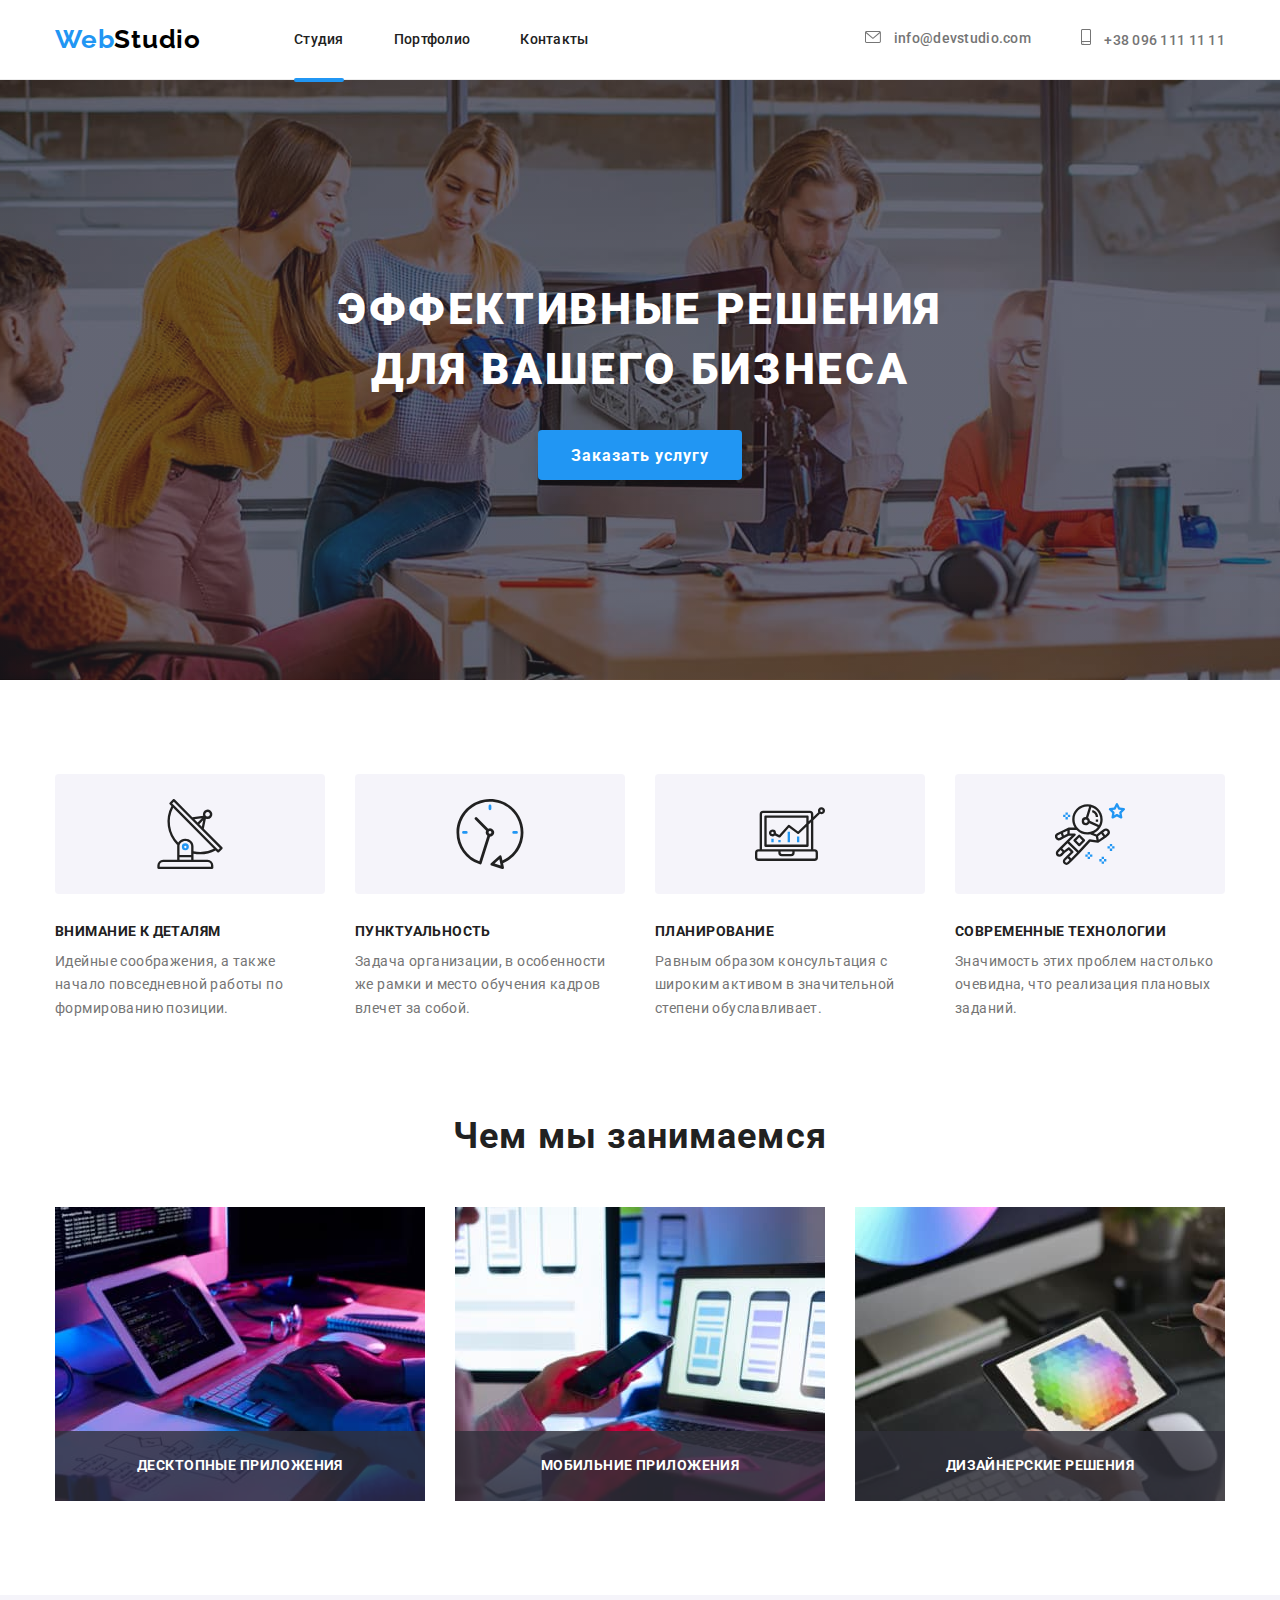
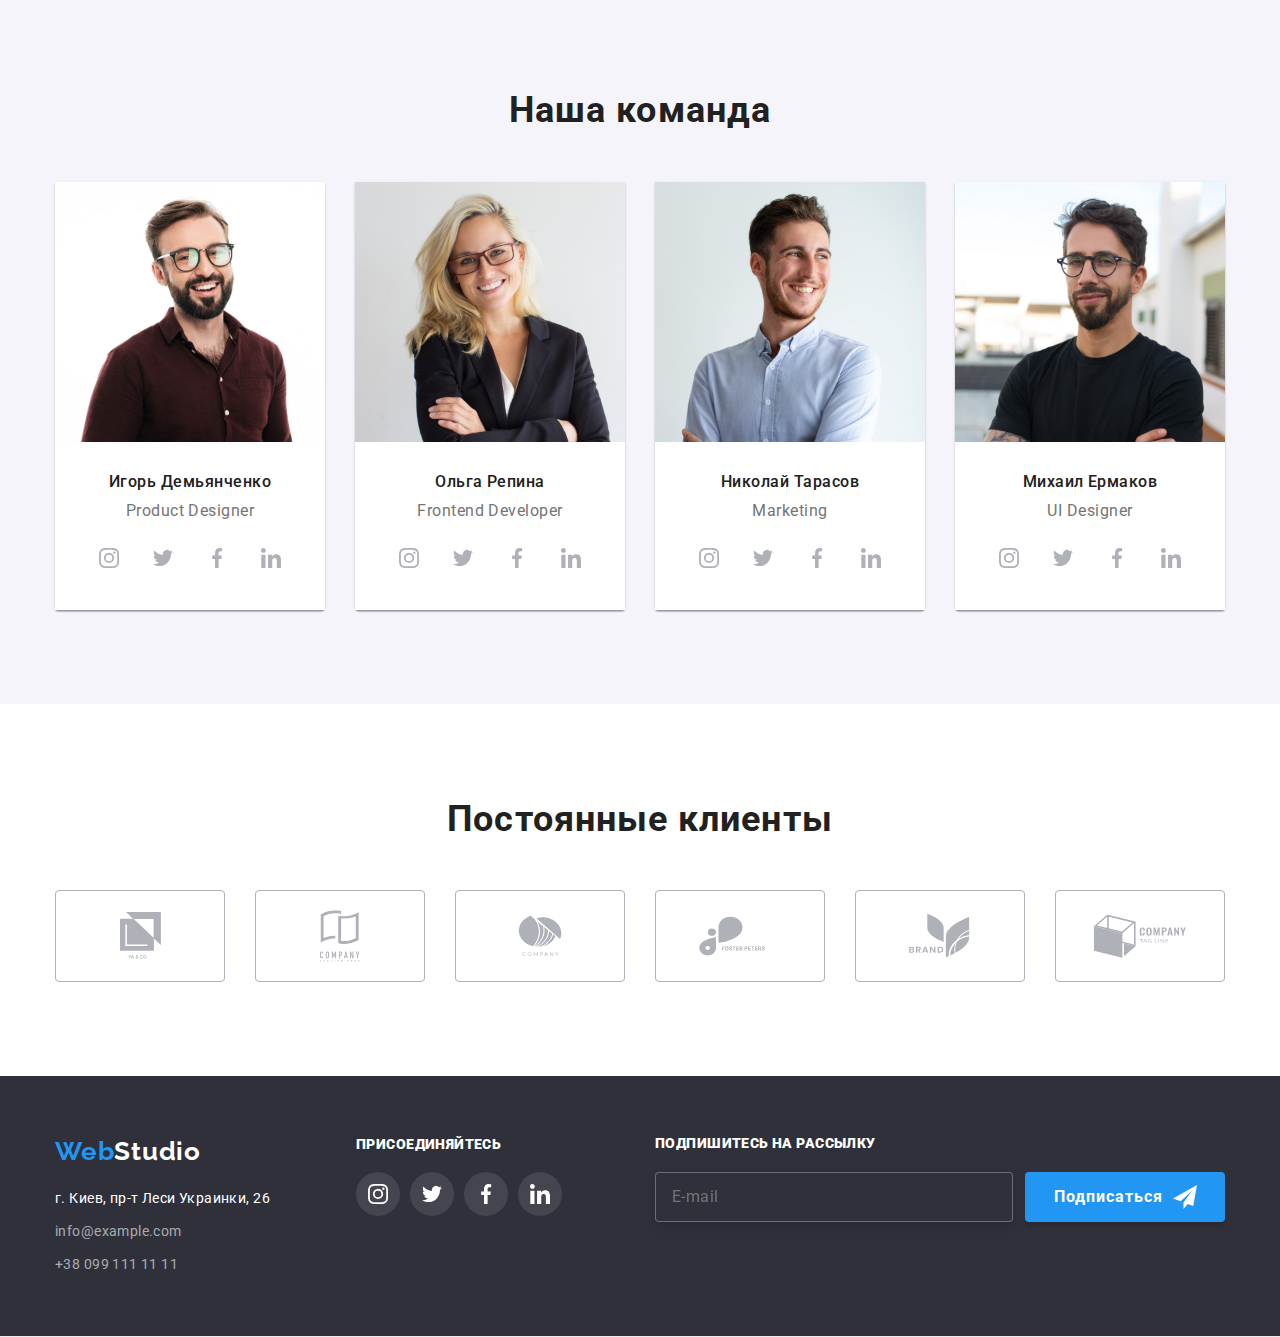
==== commit a07ee363: "111" ====
--- a/index.html
+++ b/index.html
@@ -21,13 +21,13 @@
 
   <body>
     <!-- Header -->
- 
+
     <header class="header">
       <div class="container top-header-nav">
-        <nav class="header-nav">
+        <div class="top-nav">
           <a href="./index.html" class="logo-black link-item">
-            <span class="logo-accent">Web</span>Studio</a
-          >
+            <span class="logo-accent">Web</span>Studio</a>
+        <nav class="header-nav">           
           <ul class="list header-nav-list">
             <li class="nav-list-item">
               <a href="./index.html" class="nav-list-item-link link-item current">Студия</a>
@@ -40,6 +40,7 @@
             </li>
           </ul>
         </nav>
+        </div>
         <ul class="list header-contact-list">
           <li class="header-contact-list-item">
             <a href="mailto:info@devstudio.com" class="link-item header-contact-info"
@@ -52,12 +53,42 @@
           <li class="header-contact-list-item">
             <a href="tel:+380961111111" class="link-item header-contact-info"
               ><svg class="header-icon mail" width="10" height="16">
-                <use href="./images/icons.svg#icon-phone"></use>
-              </svg>
-              +38 096 111 11 11</a
-            >
+                <use href="./images/icons.svg#icon-phone"> </use>
+              </svg>
+              +38 096 111 11 11 </a> 
           </li>
         </ul>
+      </div>
+
+      <!-- mobile menu -->
+
+      <button type="button" class="menu-btn"> <svg width="24" height="16">
+        <use href="./images/icons.svg#icon-menu"> </use>
+      </svg> </button>
+
+      <div class="mob-menu is-hidden">
+        <button type="button" data-menu-close class="menu-close"> <svg width="18" height="18">
+      <use href="./images/icons.svg#icon-close"> </use>
+    </svg> </button>
+        <div class="menu-container">
+        <ul class="mob-nav">
+          <li class="mob-nav__item list"><a href="./index.html" class="mob-nav__link" rel="noreferrer nofolower"> Студия </a> </li>
+          <li class="mob-nav__item list"><a href="./portfolio.html" class="mob-nav__link" rel="noreferrer nofolower"> Портфолио </a> </li>
+          <li class="mob-nav__item list"><a href="" class="mob-nav__link" rel="noreferrer nofolower"> Контакты </a> </li>
+        </ul>
+        <div class="mob-menu-bottom">
+          <ul class="mob-contacts">
+          <li class="mob-contacts__item"> <a href="tel:+380961111111" class="mob-contacts__link"> +38 096 111 11 11 </a> </li>
+          <li class="mob-contacts__item"> <a href="mail:info@devstudio.com" class="mob-contacts__link mob-mail"> info@devstudio.com </a> </li>
+        </ul>
+        <ul class="mob-social">
+          <li class="mob-social__item"><a href="" class="mob-social__link"> Instagram </a> </li>
+          <li class="mob-social__item"><a href="" class="mob-social__link"> Twitter </a> </li>
+          <li class="mob-social__item"><a href="" class="mob-social__link"> Facebook </a> </li>
+          <li class="mob-social__item"><a href="" class="mob-social__link"> LinkedIn </a> </li>
+        </ul>
+        </div>
+        </div>        
       </div>
     </header>
 
@@ -134,7 +165,7 @@
           <ul class="team__list list">
             <li class="team__item">
               <div class="team-card">
-                <img src="./images/igor.jpg" alt="Игорь Демьянченко" width="270" />
+                <img src="./images/igor.jpg" alt="Игорь Демьянченко" max-width="480" />
                 <div class="team-card__text">
                   <p class="team-card__title">Игорь Демьянченко</p>
                   <p class="team-card__prof">Product Designer</p>
@@ -174,7 +205,7 @@
 
             <li class="team__item">
               <div class="team-card">
-                <img src="./images/olga.jpg" alt="Ольга Репина" width="270" />
+                <img src="./images/olga.jpg" alt="Ольга Репина" max-width="480" />
                 <div class="team-card__text">
                   <p class="team-card__title">Ольга Репина</p>
                   <p class="team-card__prof">Frontend Developer</p>
@@ -214,7 +245,7 @@
 
             <li class="team__item">
               <div class="team-card">
-                <img src="./images/nick.jpg" alt="Николай Тарасов" width="270" />
+                <img src="./images/nick.jpg" alt="Николай Тарасов" max-width="480" />
                 <div class="team-card__text">
                   <p class="team-card__title">Николай Тарасов</p>
                   <p class="team-card__prof">Marketing</p>
@@ -254,7 +285,7 @@
 
             <li class="team__item">
               <div class="team-card">
-                <img src="./images/michael.jpg" alt="Михаил Ермаков" width="270" />
+                <img src="./images/michael.jpg" alt="Михаил Ермаков" max-width="480" />
                 <div class="team-card__text">
                   <p class="team-card__title">Михаил Ермаков</p>
                   <p class="team-card__prof">UI Designer</p>
@@ -346,6 +377,8 @@
         </ul>
         </div>
       </section>
+
+      
     </main>
 
     <!-- Footer -->
@@ -499,5 +532,6 @@
       </div>
     </div>
     <script src="./js/modal.js"></script>
+    <script src="./js/menu.js"></script>
   </body>
 </html>
--- a/css/main.min.css
+++ b/css/main.min.css
@@ -1 +1 @@
-h1,h2,h3,h4,h5,h6,ul,li,p,img{margin:0;padding:0}img{display:block;max-width:100%;height:auto}a{text-decoration:none}.list{list-style:none}.link-item{text-decoration:none}:root{--main-color: #757575;--secondary-color: #ffffff;--section-color: #212121;--accent-color: #2196f3;--black-color: #000000;--footer-contact-color: rgba(255, 255, 255, 0.6);--bgc-semiblack: #2f303a;--icons-grey: #AFB1B8}body{color:var(--main-color);background-color:#fff;font-family:"Roboto";font-size:14px}.container{width:1200px;padding:0 15px;margin:0 auto}.current::after{content:"";background:#2196f3;border-radius:2px;display:block;width:100%;height:4px;position:absolute;bottom:-200%}.logo-accent{color:var(--accent-color);font-family:"Raleway";font-weight:700;line-height:1.19;letter-spacing:.03em;font-size:26px}.logo-black{font-family:"Raleway";color:var(--black-color);font-weight:700;font-size:26px;line-height:1.19;letter-spacing:.03em}.logo-white{color:var(--secondary-color);font-family:"Raleway";font-weight:700;font-size:26px;line-height:1.19;letter-spacing:.03em}.header{padding:24px 0;border-bottom:1px solid #ececec;margin-left:auto;margin-right:auto}.top-header-nav{display:-webkit-box;display:-ms-flexbox;display:flex;-webkit-box-pack:justify;-ms-flex-pack:justify;justify-content:space-between;-webkit-box-align:center;-ms-flex-align:center;align-items:center}.header-nav{display:-webkit-box;display:-ms-flexbox;display:flex;-webkit-box-align:center;-ms-flex-align:center;align-items:center}.header-nav-list{display:-webkit-box;display:-ms-flexbox;display:flex;margin-left:93px;position:relative}.nav-list-item{position:relative}.nav-list-item:not(:first-child){margin-left:50px}.nav-list-item-link{font-weight:500;line-height:1.14;letter-spacing:.02em;color:var(--section-color);padding-top:32px;padding-bottom:32px;-webkit-transition-property:color;transition-property:color;-webkit-transition-duration:250ms;transition-duration:250ms;-webkit-transition-timing-function:cubic-bezier(0.4, 0, 0.2, 1);transition-timing-function:cubic-bezier(0.4, 0, 0.2, 1)}.nav-list-item-link:hover,.nav-list-item-link:focus{color:var(--accent-color)}.header-contact-list{display:-webkit-box;display:-ms-flexbox;display:flex}.header-contact-list-item:not(:first-child){margin-left:50px}.header-contact-info{color:var(--main-color);font-weight:500;font-size:14px;line-height:1.42;letter-spacing:.02em;-webkit-transition-property:color;transition-property:color;-webkit-transition-duration:250ms;transition-duration:250ms;-webkit-transition-timing-function:cubic-bezier(0.4, 0, 0.2, 1);transition-timing-function:cubic-bezier(0.4, 0, 0.2, 1)}.header-icon{margin-right:10px;fill:var(--main-color);-webkit-transition-property:fill;transition-property:fill;-webkit-transition-duration:250ms;transition-duration:250ms;-webkit-transition-timing-function:cubic-bezier(0.4, 0, 0.2, 1);transition-timing-function:cubic-bezier(0.4, 0, 0.2, 1)}.header-contact-info:hover,.header-contact-info:focus{color:var(--accent-color)}.header-contact-info:hover:hover .header-icon,.header-contact-info:hover:focus .header-icon,.header-contact-info:focus:hover .header-icon,.header-contact-info:focus:focus .header-icon{fill:var(--accent-color)}.hero{padding:200px 0;text-align:center;background-image:-webkit-gradient(linear, left top, left bottom, from(rgba(47, 48, 58, 0.4)), to(rgba(47, 48, 58, 0.4))),url(../images/hero-bg-img.jpg);background-image:linear-gradient(to bottom, rgba(47, 48, 58, 0.4), rgba(47, 48, 58, 0.4)),url(../images/hero-bg-img.jpg);background-repeat:no-repeat;background-position:center;background-size:cover;max-width:1600px;margin-left:auto;margin-right:auto;background-color:var(--bgc-semiblack)}.hero-title{max-width:696px;margin:0 auto;color:var(--secondary-color);font-weight:900;font-size:44px;line-height:1.36;letter-spacing:.06em;text-transform:uppercase;margin-bottom:30px}.hero-btn{font-family:inherit;font-weight:700;font-size:16px;line-height:1.88;display:inline-block;letter-spacing:.06em;color:var(--secondary-color);background-color:var(--accent-color);cursor:pointer;-webkit-box-shadow:0px 4px 4px rgba(0,0,0,.15);box-shadow:0px 4px 4px rgba(0,0,0,.15);border-radius:4px;padding:10px 32px;min-width:200px;height:50px;border:1px solid rgba(0,0,0,0);-webkit-transition-property:background-color;transition-property:background-color;-webkit-transition-duration:250ms;transition-duration:250ms;-webkit-transition-timing-function:cubic-bezier(0.4, 0, 0.2, 1);transition-timing-function:cubic-bezier(0.4, 0, 0.2, 1)}.hero-btn:hover,.hero-btn:focus{background-color:#188ce8}.features{padding-top:94px;padding-bottom:94px}.features__list{display:-webkit-box;display:-ms-flexbox;display:flex}.features__item{-ms-flex-preferred-size:270px;flex-basis:270px;margin-right:30px;margin-left:0}.features__item:last-child{margin-right:0}.features__item::before{content:"";display:block;height:120px;width:270px;background-color:#f5f4fa;border-radius:4px;background-position:center;background-repeat:no-repeat;margin-bottom:30px}.features__item:nth-of-type(1)::before{background-image:url(../images/features-icons/antenna.svg)}.features__item:nth-of-type(2)::before{background-image:url(../images/features-icons/clock.svg)}.features__item:nth-of-type(3)::before{background-image:url(../images/features-icons/diagram.svg)}.features__item:nth-of-type(4)::before{background-image:url(../images/features-icons/astronaut.svg)}.features__title{font-weight:700;font-size:14px;line-height:1.14;letter-spacing:.03em;text-transform:uppercase;color:var(--section-color);margin-bottom:10px}.features__text{font-size:14px;line-height:1.71;letter-spacing:.03em;color:var(--main-color)}.jobs{padding-bottom:94px}.jobs__title{color:var(--section-color);font-weight:700;font-size:36px;line-height:1.17;text-align:center;letter-spacing:.03em;margin-bottom:50px}.jobs__list{display:-webkit-box;display:-ms-flexbox;display:flex;margin-right:-30px}.jobs__item{-ms-flex-preferred-size:calc(33.3333333333% - 30px);flex-basis:calc(33.3333333333% - 30px);margin-right:30px;position:relative}.jobs__text{position:absolute;bottom:0;display:-webkit-box;display:-ms-flexbox;display:flex;-webkit-box-align:center;-ms-flex-align:center;align-items:center;-webkit-box-pack:center;-ms-flex-pack:center;justify-content:center;width:370px;height:70px;background-color:rgba(47,48,58,.8);font-weight:700;font-size:14px;line-height:1.14;text-align:center;letter-spacing:.03em;text-transform:uppercase;color:var(--secondary-color)}.team{padding:94px 0;margin-left:auto;margin-right:auto;background-color:#f5f4fa}.team__title{color:var(--section-color);font-weight:700;font-size:36px;line-height:1.17;text-align:center;letter-spacing:.03em;margin-bottom:50px}.team__list{display:-webkit-box;display:-ms-flexbox;display:flex;margin-right:-30px}.team__item{-ms-flex-preferred-size:calc(25% - 30px);flex-basis:calc(25% - 30px);margin-right:30px}.team-card{background:var(--secondary-color);-webkit-box-shadow:0px 1px 3px rgba(0,0,0,.12),0px 1px 1px rgba(0,0,0,.14),0px 2px 1px rgba(0,0,0,.2);box-shadow:0px 1px 3px rgba(0,0,0,.12),0px 1px 1px rgba(0,0,0,.14),0px 2px 1px rgba(0,0,0,.2);border-radius:0px 0px 4px 4px}.team-card__text{background:var(--secondary-color);padding:30px 0}.team-card__title{color:var(--section-color);font-weight:500;font-size:16px;line-height:1.19;text-align:center;letter-spacing:.03em;margin-bottom:10px}.team-card__prof{font-size:16px;line-height:1.19;text-align:center;letter-spacing:.03em;color:var(--main-color);margin-bottom:16px}.team-card__list{display:-webkit-box;display:-ms-flexbox;display:flex;-webkit-box-pack:center;-ms-flex-pack:center;justify-content:center}.team-card__item{margin-right:10px}.team-card__item:last-child{margin-right:0}.team-card__link{width:44px;height:44px;display:-webkit-box;display:-ms-flexbox;display:flex;-webkit-box-align:center;-ms-flex-align:center;align-items:center;-webkit-box-pack:center;-ms-flex-pack:center;justify-content:center;border-radius:50%;-webkit-transition-property:background-color;transition-property:background-color;-webkit-transition-duration:250ms;transition-duration:250ms;-webkit-transition-timing-function:cubic-bezier(0.4, 0, 0.2, 1);transition-timing-function:cubic-bezier(0.4, 0, 0.2, 1)}.team-card__link:hover,.team-card__link:focus{background-color:var(--accent-color)}.team-card__icon{fill:var(--icons-grey);-webkit-transition-property:fill;transition-property:fill;-webkit-transition-duration:250ms;transition-duration:250ms;-webkit-transition-timing-function:cubic-bezier(0.4, 0, 0.2, 1);transition-timing-function:cubic-bezier(0.4, 0, 0.2, 1)}.team-card__link:hover .team-card__icon,.team-card__link:focus .team-card__icon{fill:#fff}.clients{text-align:center;padding-top:94px;padding-bottom:94px}.clients__title{font-weight:700;font-size:36px;line-height:1.17;text-align:center;letter-spacing:.03em;color:var(--section-color);margin-bottom:50px}.clients__list{display:-webkit-box;display:-ms-flexbox;display:flex;margin-right:-30px}.clients__item{display:-webkit-box;display:-ms-flexbox;display:flex;-ms-flex-preferred-size:calc(16.6666666667% - 30px);flex-basis:calc(16.6666666667% - 30px);margin-right:30px;height:92px}.clients__link{height:100%;width:100%;border:1px solid #afb1b8;border-radius:4px;display:-webkit-box;display:-ms-flexbox;display:flex;-webkit-box-align:center;-ms-flex-align:center;align-items:center;-webkit-box-pack:center;-ms-flex-pack:center;justify-content:center;-webkit-transition-property:border;transition-property:border;-webkit-transition-duration:250ms;transition-duration:250ms;-webkit-transition-timing-function:cubic-bezier(0.4, 0, 0.2, 1);transition-timing-function:cubic-bezier(0.4, 0, 0.2, 1)}.clients__link:hover,.clients__link:focus{border:1px solid var(--accent-color)}.client__icon{fill:var(--icons-grey);-webkit-transition-property:fill;transition-property:fill;-webkit-transition-duration:250ms;transition-duration:250ms;-webkit-transition-timing-function:cubic-bezier(0.4, 0, 0.2, 1);transition-timing-function:cubic-bezier(0.4, 0, 0.2, 1)}.clients__link:hover .client__icon,.clients__link:focus .client__icon{fill:var(--accent-color)}.footer{padding:60px 0;border-bottom:1px solid #ececec;margin-left:auto;margin-right:auto;background-color:var(--bgc-semiblack)}.footer-top-container{display:-webkit-box;display:-ms-flexbox;display:flex}.footer-list{height:81px;display:-webkit-box;display:-ms-flexbox;display:flex;-webkit-box-orient:vertical;-webkit-box-direction:normal;-ms-flex-direction:column;flex-direction:column;-webkit-box-pack:space-evenly;-ms-flex-pack:space-evenly;justify-content:space-evenly;margin-top:20px}.footer-list-item{margin-bottom:9px}.footer-list-item:last-child{margin-bottom:0}.footer-contact-info{color:var(--footer-contact-color);line-height:1.71;letter-spacing:.03em;font-style:normal;-webkit-transition-property:color;transition-property:color;-webkit-transition-duration:250ms;transition-duration:250ms;-webkit-transition-timing-function:cubic-bezier(0.4, 0, 0.2, 1);transition-timing-function:cubic-bezier(0.4, 0, 0.2, 1)}.footer-contact-info:hover,.footer-contact-info:focus{color:var(--accent-color);font-style:normal}.footer-adress{color:var(--secondary-color);line-height:1.71;letter-spacing:.03em;font-style:normal}.footer-social-container{margin-left:70px;display:-webkit-box;display:-ms-flexbox;display:flex;max-height:80px;-webkit-box-orient:vertical;-webkit-box-direction:normal;-ms-flex-direction:column;flex-direction:column;-webkit-box-pack:center;-ms-flex-pack:center;justify-content:center}.join-us{font-weight:700;font-size:14px;line-height:16px;letter-spacing:.03em;text-transform:uppercase;color:var(--secondary-color);margin-bottom:20px}.footer-social-link-list{display:-webkit-box;display:-ms-flexbox;display:flex}.footer-social{margin-right:10px;border-radius:50%;background-color:rgba(255,255,255,.1)}.footer-social:last-child{margin-right:0}.footer-social>a:hover,.footer-social>a:focus{background-color:var(--accent-color)}.footer-social>a{width:44px;height:44px;display:-webkit-box;display:-ms-flexbox;display:flex;-webkit-box-align:center;-ms-flex-align:center;align-items:center;-webkit-box-pack:center;-ms-flex-pack:center;justify-content:center;border-radius:50%;-webkit-transition-property:background-color;transition-property:background-color;-webkit-transition-duration:250ms;transition-duration:250ms;-webkit-transition-timing-function:cubic-bezier(0.4, 0, 0.2, 1);transition-timing-function:cubic-bezier(0.4, 0, 0.2, 1)}.footer-social-icon{fill:#fff}.subscribe-container{margin-left:93px}.subscribe-text{font-weight:700;font-size:14px;line-height:1.14;letter-spacing:.03em;text-transform:uppercase;color:#fff;margin-bottom:20px}.subscribe-form{display:-webkit-box;display:-ms-flexbox;display:flex}.email-input{width:358px;height:50px;padding:15px 16px;border:1px solid rgba(255,255,255,.3);-webkit-filter:drop-shadow(0px 4px 4px rgba(0, 0, 0, 0.15));filter:drop-shadow(0px 4px 4px rgba(0, 0, 0, 0.15));border-radius:4px;background-color:#2f303a;font-weight:400;font-size:16px;line-height:1.25;display:-webkit-box;display:-ms-flexbox;display:flex;-webkit-box-align:center;-ms-flex-align:center;align-items:center;letter-spacing:.03em;color:rgba(255,255,255,.6)}.send-container{position:relative;margin-left:12px}.submit-btn{width:200px;height:50px;padding:10px 29px;font-weight:700;font-size:16px;line-height:1.88;display:-webkit-box;display:-ms-flexbox;display:flex;-webkit-box-align:center;-ms-flex-align:center;align-items:center;text-align:center;letter-spacing:.06em;color:#fff;background:#2196f3;-webkit-box-shadow:0px 4px 4px rgba(0,0,0,.15);box-shadow:0px 4px 4px rgba(0,0,0,.15);border-radius:4px;border:none;cursor:pointer}.icon-send{position:absolute;bottom:13px;right:28px}.portfolio{padding:94px 0}.portfolio-btns-list{display:-webkit-box;display:-ms-flexbox;display:flex;-webkit-box-pack:center;-ms-flex-pack:center;justify-content:center;margin-bottom:50px}.portfolio-btns-list-item{margin-left:8px}.portfolio-btns-list-item:first-child{margin-left:0}.portfolio-bts{font-family:inherit;font-weight:500;font-size:16px;line-height:1.62;text-align:center;letter-spacing:.03em;color:var(--section-color);cursor:pointer;padding:6px 22px;border:rgba(0,0,0,0);border-radius:4px;-webkit-transition-property:background-color,color,-webkit-box-shadow;transition-property:background-color,color,-webkit-box-shadow;transition-property:background-color,color,box-shadow;transition-property:background-color,color,box-shadow,-webkit-box-shadow;-webkit-transition-duration:250ms;transition-duration:250ms;-webkit-transition-timing-function:cubic-bezier(0.4, 0, 0.2, 1);transition-timing-function:cubic-bezier(0.4, 0, 0.2, 1)}.portfolio-bts:hover,.portfolio-bts:focus{background-color:var(--accent-color);-webkit-box-shadow:0px 3px 1px rgba(0,0,0,.1),0px 1px 2px rgba(0,0,0,.08),0px 2px 2px rgba(0,0,0,.12);box-shadow:0px 3px 1px rgba(0,0,0,.1),0px 1px 2px rgba(0,0,0,.08),0px 2px 2px rgba(0,0,0,.12);border-radius:4px;color:var(--secondary-color)}.portfolio-card-title{font-weight:700;font-size:18px;line-height:2;letter-spacing:.06em;color:var(--section-color);text-decoration:none}.portfolio-card-item{font-size:16px;line-height:1.88;letter-spacing:.03em;color:var(--main-color);text-decoration:none}.portfolio-list{display:-webkit-box;display:-ms-flexbox;display:flex;-ms-flex-wrap:wrap;flex-wrap:wrap;margin-left:-30px}.portfolio-list-item{-ms-flex-preferred-size:calc(33.3333333333% - 30px);flex-basis:calc(33.3333333333% - 30px);margin-left:30px;margin-bottom:30px;-webkit-transition-property:-webkit-box-shadow;transition-property:-webkit-box-shadow;transition-property:box-shadow;transition-property:box-shadow, -webkit-box-shadow;-webkit-transition-duration:250ms;transition-duration:250ms;-webkit-transition-timing-function:cubic-bezier(0.4, 0, 0.2, 1);transition-timing-function:cubic-bezier(0.4, 0, 0.2, 1)}.portfolio-list-item:nth-last-child(-n+3){margin-bottom:0}.portfolio-list-item:hover,.portfolio-list-item:focus{-webkit-box-shadow:0px 1px 1px rgba(0,0,0,.12),0px 4px 4px rgba(0,0,0,.06),1px 4px 6px rgba(0,0,0,.16);box-shadow:0px 1px 1px rgba(0,0,0,.12),0px 4px 4px rgba(0,0,0,.06),1px 4px 6px rgba(0,0,0,.16)}.portfolio-list-text{padding:20px 24px;border:1px solid #eee;border-top:rgba(0,0,0,0)}.portfolio-customer-img-container{position:relative;overflow:hidden}.portfolio-about-customer{width:100%;height:100%;font-size:18px;line-height:1.56;letter-spacing:.03em;color:var(--secondary-color);background-color:rgba(33,150,243,.9);position:absolute;top:0;left:0;padding:63px 24px;opacity:0;overflow:auto;-webkit-transform:translateY(100%);transform:translateY(100%);-webkit-transition-property:opacity,-webkit-transform;transition-property:opacity,-webkit-transform;transition-property:transform,opacity;transition-property:transform,opacity,-webkit-transform;-webkit-transition-duration:250ms;transition-duration:250ms;-webkit-transition-timing-function:cubic-bezier(0.4, 0, 0.2, 1);transition-timing-function:cubic-bezier(0.4, 0, 0.2, 1)}.portfolio-list-item:hover .portfolio-about-customer,.portfolio-list-item:focus .portfolio-about-customer{-webkit-transform:translateY(0%);transform:translateY(0%);opacity:1}.backdrop{position:fixed;top:0;left:0;width:100%;height:100%;background-color:rgba(0,0,0,.2);-webkit-transition-property:all;transition-property:all;-webkit-transition-duration:550ms;transition-duration:550ms;-webkit-transition-timing-function:cubic-bezier(0.4, 0, 0.2, 1);transition-timing-function:cubic-bezier(0.4, 0, 0.2, 1)}.backdrop.is-hidden{opacity:0;pointer-events:none}.modal{position:absolute;top:50%;left:50%;-webkit-transform:translate(-50%, -50%);transform:translate(-50%, -50%);width:528px;height:581px;background-color:#fff;-webkit-box-shadow:0px 1px 3px rgba(0,0,0,.12),0px 1px 1px rgba(0,0,0,.14),0px 2px 1px rgba(0,0,0,.2);box-shadow:0px 1px 3px rgba(0,0,0,.12),0px 1px 1px rgba(0,0,0,.14),0px 2px 1px rgba(0,0,0,.2);border-radius:4px;padding:40px;text-align:center}.modal>form{text-align:left}.close-btn{position:absolute;top:8px;right:8px;width:30px;height:30px;display:-webkit-box;display:-ms-flexbox;display:flex;-webkit-box-align:center;-ms-flex-align:center;align-items:center;-webkit-box-pack:center;-ms-flex-pack:center;justify-content:center;cursor:pointer;background-color:#fff;-webkit-box-shadow:0px 1px 3px rgba(0,0,0,.12),0px 1px 1px rgba(0,0,0,.14),0px 2px 1px rgba(0,0,0,.2);box-shadow:0px 1px 3px rgba(0,0,0,.12),0px 1px 1px rgba(0,0,0,.14),0px 2px 1px rgba(0,0,0,.2);border-radius:50%;border:1px solid rgba(0,0,0,.1)}.close-btn-icon{-webkit-transition-property:fill;transition-property:fill;-webkit-transition-duration:250ms;transition-duration:250ms;-webkit-transition-timing-function:cubic-bezier(0.4, 0, 0.2, 1);transition-timing-function:cubic-bezier(0.4, 0, 0.2, 1)}.close-btn:hover .close-btn-icon,.close-btn:focus .close-btn-icon{fill:var(--accent-color)}textarea{resize:none}.modal-title{font-weight:700;font-size:20px;line-height:1.15;text-align:center;letter-spacing:.03em;color:var(--section-color);padding-bottom:12px}.modal-list{position:relative;margin-bottom:10px;display:block;font-weight:400;font-size:12px;line-height:1.17;letter-spacing:.01em;color:#757575}.modal-list:last-of-type{margin-bottom:0}.modal-list>label{margin-bottom:4px;display:block}.icon-pos{display:block;position:relative;margin-top:4px;height:40px;border:1px solid rgba(33,33,33,.2);border-radius:4px}.modal-list input,.modal-list textarea{width:100%;border:1px solid rgba(33,33,33,.2);border-radius:4px;-webkit-transition-property:border-color;transition-property:border-color;-webkit-transition-duration:250ms;transition-duration:250ms;-webkit-transition-timing-function:cubic-bezier(0.4, 0, 0.2, 1);transition-timing-function:cubic-bezier(0.4, 0, 0.2, 1)}.modal-list input{height:40px;padding-left:42px;padding-bottom:12px;padding-right:12px;padding-top:12px}.modal-list textarea{height:120px;padding:12px 16px}.comment-text::-webkit-input-placeholder{font-weight:400;font-size:12px;line-height:1.67;letter-spacing:.01em;color:rgba(117,117,117,.5)}.comment-text::-moz-placeholder{font-weight:400;font-size:12px;line-height:1.67;letter-spacing:.01em;color:rgba(117,117,117,.5)}.comment-text:-ms-input-placeholder{font-weight:400;font-size:12px;line-height:1.67;letter-spacing:.01em;color:rgba(117,117,117,.5)}.comment-text::-ms-input-placeholder{font-weight:400;font-size:12px;line-height:1.67;letter-spacing:.01em;color:rgba(117,117,117,.5)}.comment-text::placeholder{font-weight:400;font-size:12px;line-height:1.67;letter-spacing:.01em;color:rgba(117,117,117,.5)}.accept{margin-bottom:30px;margin-top:20px}.accept-form{width:100%;display:-webkit-inline-box;display:-ms-inline-flexbox;display:inline-flex;-webkit-box-align:center;-ms-flex-align:center;align-items:center;-webkit-box-pack:end;-ms-flex-pack:end;justify-content:flex-end}.accept-text{margin-left:7px;font-weight:400;font-size:14px;line-height:1.71;letter-spacing:.03em;color:var(--main-color)}.accept-text a{-webkit-text-decoration-line:underline;text-decoration-line:underline;color:var(--accent-color)}.license-checkbox{-webkit-appearance:none;-moz-appearance:none;appearance:none}.license-checkbox:checked+.chechbox-icon-place{background-image:url(../images/icon-check.svg);outline:none;background-size:cover}.chechbox-icon-place{display:-webkit-inline-box;display:-ms-inline-flexbox;display:inline-flex;width:16px;height:15px;outline:2px solid var(--section-color);outline-offset:-2px;border-radius:2px}.modal-submit-btn{width:200px;height:50px;margin:0 auto;font-weight:700;font-size:16px;line-height:1.88;letter-spacing:.06em;color:#fff;display:-webkit-box;display:-ms-flexbox;display:flex;-webkit-box-align:center;-ms-flex-align:center;align-items:center;-webkit-box-pack:center;-ms-flex-pack:center;justify-content:center;background-color:var(--accent-color);-webkit-box-shadow:0px 4px 4px rgba(0,0,0,.15);box-shadow:0px 4px 4px rgba(0,0,0,.15);border-radius:4px;border-color:rgba(0,0,0,0);-webkit-transition-property:background-color;transition-property:background-color;-webkit-transition-duration:250ms;transition-duration:250ms;-webkit-transition-timing-function:cubic-bezier(0.4, 0, 0.2, 1);transition-timing-function:cubic-bezier(0.4, 0, 0.2, 1)}.modal-submit-btn:hover,.modal-submit-btn:focus{background-color:#188ce8}.modal-icon{position:absolute;display:block;top:50%;-webkit-transform:translateY(-50%);transform:translateY(-50%);left:12px;width:18px;height:18px;-webkit-transition-property:fill;transition-property:fill;-webkit-transition-duration:250ms;transition-duration:250ms;-webkit-transition-timing-function:cubic-bezier(0.4, 0, 0.2, 1);transition-timing-function:cubic-bezier(0.4, 0, 0.2, 1)}.modal-list input:focus+.modal-icon,.modal-list input:active+.modal-icon{fill:var(--accent-color)}.modal-list input:focus,.modal-list input:active{border:1px solid var(--accent-color);outline:none}.modal-list>textarea:focus,.modal-list>textarea:active{border:1px solid var(--accent-color);outline:none}/*# sourceMappingURL=main.min.css.map */+h1,h2,h3,h4,h5,h6,ul,li,p,img{margin:0;padding:0}img{display:block;max-width:100%;height:auto}a{text-decoration:none}.list{list-style:none}.link-item{text-decoration:none}:root{--main-color: #757575;--secondary-color: #ffffff;--section-color: #212121;--accent-color: #2196f3;--black-color: #000000;--footer-contact-color: rgba(255, 255, 255, 0.6);--bgc-semiblack: #2f303a;--icons-grey: #AFB1B8}body{color:var(--main-color);background-color:#fff;font-family:"Roboto";font-size:14px}.container{width:100%;padding:0 15px;margin:0 auto}@media screen and (min-width: 480px){.container{max-width:480px}}@media screen and (min-width: 768px){.container{max-width:768px}}@media screen and (min-width: 1200px){.container{max-width:1200px}}.current::after{content:"";background:#2196f3;border-radius:2px;display:block;width:100%;height:4px;position:absolute;bottom:-200%}.logo-accent{color:var(--accent-color);font-family:"Raleway";font-weight:700;line-height:1.19;letter-spacing:.03em;font-size:26px}.logo-black{font-family:"Raleway";color:var(--black-color);font-weight:700;font-size:26px;line-height:1.19;letter-spacing:.03em;margin-right:93px}.logo-white{color:var(--secondary-color);font-family:"Raleway";font-weight:700;font-size:26px;line-height:1.19;letter-spacing:.03em}.header{position:relative;display:-webkit-box;display:-ms-flexbox;display:flex;padding:24px 0;border-bottom:1px solid #ececec;margin-left:auto;margin-right:auto;-webkit-transition-property:fill;transition-property:fill;-webkit-transition-duration:250ms;transition-duration:250ms;-webkit-transition-timing-function:cubic-bezier(0.4, 0, 0.2, 1);transition-timing-function:cubic-bezier(0.4, 0, 0.2, 1)}.menu-btn{position:absolute;top:10px;right:15px;display:block;width:40px;height:40px;fill:#212121;background-color:#fff;border-color:rgba(0,0,0,0);margin-left:auto;-webkit-transition-property:fill;transition-property:fill;-webkit-transition-duration:250ms;transition-duration:250ms;-webkit-transition-timing-function:cubic-bezier(0.4, 0, 0.2, 1);transition-timing-function:cubic-bezier(0.4, 0, 0.2, 1)}@media screen and (min-width: 768px){.menu-btn{display:none}}.menu-btn:hover,.menu-btn:focus{fill:var(--accent-color)}@media screen and (min-width: 768px){.menu-btn{display:none}}.top-header-nav{display:-webkit-box;display:-ms-flexbox;display:flex;-webkit-box-pack:justify;-ms-flex-pack:justify;justify-content:space-between;-webkit-box-align:center;-ms-flex-align:center;align-items:center}.top-nav{display:-webkit-box;display:-ms-flexbox;display:flex;-webkit-box-align:center;-ms-flex-align:center;align-items:center}.header-nav{display:none}@media screen and (min-width: 768px){.header-nav{display:-webkit-box;display:-ms-flexbox;display:flex;-webkit-box-align:center;-ms-flex-align:center;align-items:center}}.header-nav-list{display:-webkit-box;display:-ms-flexbox;display:flex;position:relative}.nav-list-item{position:relative}.nav-list-item:not(:first-child){margin-left:50px}.nav-list-item-link{font-weight:500;line-height:1.14;letter-spacing:.02em;color:var(--section-color);padding-top:32px;padding-bottom:32px;-webkit-transition-property:color;transition-property:color;-webkit-transition-duration:250ms;transition-duration:250ms;-webkit-transition-timing-function:cubic-bezier(0.4, 0, 0.2, 1);transition-timing-function:cubic-bezier(0.4, 0, 0.2, 1)}.nav-list-item-link:hover,.nav-list-item-link:focus{color:var(--accent-color)}.header-contact-list{display:none}@media screen and (min-width: 768px){.header-contact-list{display:-webkit-box;display:-ms-flexbox;display:flex;-webkit-box-orient:vertical;-webkit-box-direction:normal;-ms-flex-direction:column;flex-direction:column;-webkit-box-align:start;-ms-flex-align:start;align-items:flex-start}}@media screen and (min-width: 1200px){.header-contact-list{-webkit-box-orient:horizontal;-webkit-box-direction:normal;-ms-flex-direction:row;flex-direction:row}}@media screen and (min-width: 1200px){.header-contact-list-item:not(:first-child){margin-left:50px}}.header-contact-info{color:var(--main-color);font-weight:500;font-size:14px;line-height:1.42;letter-spacing:.02em;-webkit-transition-property:color;transition-property:color;-webkit-transition-duration:250ms;transition-duration:250ms;-webkit-transition-timing-function:cubic-bezier(0.4, 0, 0.2, 1);transition-timing-function:cubic-bezier(0.4, 0, 0.2, 1)}.header-icon{margin-right:10px;fill:var(--main-color);-webkit-transition-property:fill;transition-property:fill;-webkit-transition-duration:250ms;transition-duration:250ms;-webkit-transition-timing-function:cubic-bezier(0.4, 0, 0.2, 1);transition-timing-function:cubic-bezier(0.4, 0, 0.2, 1)}.header-contact-info:hover,.header-contact-info:focus{color:var(--accent-color)}.header-contact-info:hover:hover .header-icon,.header-contact-info:hover:focus .header-icon,.header-contact-info:focus:hover .header-icon,.header-contact-info:focus:focus .header-icon{fill:var(--accent-color)}.mob-menu{position:fixed;top:0;left:0;width:100vw;height:100vh;background-color:#fff;padding:15px 0;overflow:auto;margin:0 auto;z-index:999;-webkit-transition-property:all;transition-property:all;-webkit-transition-duration:350ms;transition-duration:350ms;-webkit-transition-timing-function:cubic-bezier(0.4, 0, 0.2, 1);transition-timing-function:cubic-bezier(0.4, 0, 0.2, 1)}@media screen and (min-width: 768px){.mob-menu{display:none}}.mob-menu.is-hidden{opacity:0;pointer-events:none;visibility:hidden}.menu-close{position:absolute;top:10px;right:15px;display:block;width:40px;height:40px;fill:#212121;background-color:#fff;border-color:rgba(0,0,0,0);margin-left:auto;-webkit-transition-property:fill;transition-property:fill;-webkit-transition-duration:250ms;transition-duration:250ms;-webkit-transition-timing-function:cubic-bezier(0.4, 0, 0.2, 1);transition-timing-function:cubic-bezier(0.4, 0, 0.2, 1)}.menu-close:hover,.menu-close:focus{fill:var(--accent-color)}.menu-container{padding:33px 40px;display:-webkit-box;display:-ms-flexbox;display:flex;-webkit-box-orient:vertical;-webkit-box-direction:normal;-ms-flex-direction:column;flex-direction:column;-webkit-box-pack:justify;-ms-flex-pack:justify;justify-content:space-between;height:100%}.mob-nav{margin-bottom:50px}.mob-nav__item:not(:last-child){margin-bottom:32px}.mob-nav__link{width:100%;font-weight:500;font-size:35px;line-height:1.18px;letter-spacing:.02em;color:#212121}@media screen and (min-width: 480px){.mob-nav__link{font-size:40px}}.mob-contacts{list-style:none;margin-bottom:64px}.mob-contacts__item:not(:last-child){margin-bottom:32px}.mob-contacts__link{width:100%;font-weight:500;font-size:26px;line-height:1.18px;letter-spacing:.02em;color:var(--accent-color)}@media screen and (min-width: 480px){.mob-contacts__link{font-size:34px}}.mob-mail{font-weight:500;font-size:20px;line-height:1.18px;letter-spacing:.02em;color:#757575}@media screen and (min-width: 480px){.mob-mail{font-size:24px}}.mob-social{display:-webkit-box;display:-ms-flexbox;display:flex;list-style:none}.mob-social__item:not(:last-child){padding-right:10px;border-right:1px solid rgba(33,33,33,.2);margin-right:10px}.mob-social__link{width:100%;font-weight:500;font-size:11px;line-height:1.22px;letter-spacing:.02em;color:var(--accent-color)}@media screen and (min-width: 480px){.mob-social__link{font-size:18px}}.hero{padding:118px 0;text-align:center;background-image:-webkit-gradient(linear, left top, left bottom, from(rgba(47, 48, 58, 0.4)), to(rgba(47, 48, 58, 0.4))),url(../images/hero-bg-img.jpg);background-image:linear-gradient(to bottom, rgba(47, 48, 58, 0.4), rgba(47, 48, 58, 0.4)),url(../images/hero-bg-img.jpg);background-repeat:no-repeat;background-position:center;background-size:cover;max-width:1600px;margin-left:auto;margin-right:auto;background-color:var(--bgc-semiblack)}@media screen and (min-width: 1200px){.hero{padding:200px 0}}.hero-title{max-width:360px;margin:0 auto;color:var(--secondary-color);font-weight:900;font-size:26px;line-height:1.62;letter-spacing:.06em;text-transform:uppercase;margin-bottom:30px}@media screen and (min-width: 1200px){.hero-title{font-size:44px;line-height:1.36;max-width:696px}}.hero-btn{font-family:inherit;font-weight:700;font-size:16px;line-height:1.88;display:inline-block;letter-spacing:.06em;color:var(--secondary-color);background-color:var(--accent-color);cursor:pointer;-webkit-box-shadow:0px 4px 4px rgba(0,0,0,.15);box-shadow:0px 4px 4px rgba(0,0,0,.15);border-radius:4px;padding:10px 32px;min-width:200px;height:50px;border:1px solid rgba(0,0,0,0);-webkit-transition-property:background-color;transition-property:background-color;-webkit-transition-duration:250ms;transition-duration:250ms;-webkit-transition-timing-function:cubic-bezier(0.4, 0, 0.2, 1);transition-timing-function:cubic-bezier(0.4, 0, 0.2, 1)}.hero-btn:hover,.hero-btn:focus{background-color:#188ce8}.features{padding:60px 0}@media screen and (min-width: 1200px){.features{padding-top:94px;padding-bottom:94px}}.features__list{display:-webkit-box;display:-ms-flexbox;display:flex;-ms-flex-wrap:wrap;flex-wrap:wrap;gap:30px}.features__item{-ms-flex-preferred-size:100%;flex-basis:100%}@media screen and (min-width: 768px){.features__item{-ms-flex-preferred-size:calc((100% - 30px)/2);flex-basis:calc((100% - 30px)/2)}}@media screen and (min-width: 1200px){.features__item{-ms-flex-preferred-size:calc((100% - 90px)/4);flex-basis:calc((100% - 90px)/4)}}.features__item::before{content:"";display:block;height:120px;width:100%;background-color:#f5f4fa;border-radius:4px;background-position:center;background-repeat:no-repeat;margin-bottom:30px}.features__item:nth-of-type(1)::before{background-image:url(../images/features-icons/antenna.svg)}.features__item:nth-of-type(2)::before{background-image:url(../images/features-icons/clock.svg)}.features__item:nth-of-type(3)::before{background-image:url(../images/features-icons/diagram.svg)}.features__item:nth-of-type(4)::before{background-image:url(../images/features-icons/astronaut.svg)}.features__title{font-weight:700;font-size:14px;line-height:1.14;letter-spacing:.03em;text-transform:uppercase;color:var(--section-color);margin-bottom:10px;text-align:center}@media screen and (min-width: 768px){.features__title{text-align:left}}.features__text{font-size:14px;line-height:1.71;letter-spacing:.03em;color:var(--main-color)}.jobs{display:none;padding-bottom:94px}@media screen and (min-width: 1200px){.jobs{display:block}}.jobs__title{color:var(--section-color);font-weight:700;font-size:36px;line-height:1.17;text-align:center;letter-spacing:.03em;margin-bottom:50px}.jobs__list{display:-webkit-box;display:-ms-flexbox;display:flex;margin-right:-30px}.jobs__item{-ms-flex-preferred-size:calc(33.3333333333% - 30px);flex-basis:calc(33.3333333333% - 30px);margin-right:30px;position:relative}.jobs__text{position:absolute;bottom:0;display:-webkit-box;display:-ms-flexbox;display:flex;-webkit-box-align:center;-ms-flex-align:center;align-items:center;-webkit-box-pack:center;-ms-flex-pack:center;justify-content:center;width:370px;height:70px;background-color:rgba(47,48,58,.8);font-weight:700;font-size:14px;line-height:1.14;text-align:center;letter-spacing:.03em;text-transform:uppercase;color:var(--secondary-color)}.team{padding:60px 0;margin-left:auto;margin-right:auto;background-color:#f5f4fa}@media screen and (min-width: 1200px){.team{padding-top:94px;padding-bottom:94px}}.team__title{color:var(--section-color);font-weight:700;font-size:28px;line-height:1.18;text-align:center;letter-spacing:.03em;margin-bottom:30px}@media screen and (min-width: 1200px){.team__title{font-size:36px;line-height:1.17;margin-bottom:50px}}.team__list{display:-webkit-box;display:-ms-flexbox;display:flex;-ms-flex-wrap:wrap;flex-wrap:wrap;gap:30px;text-align:center}.team__item{-ms-flex-preferred-size:100%;flex-basis:100%}@media screen and (min-width: 768px){.team__item{-ms-flex-preferred-size:calc((100% - 30px)/2);flex-basis:calc((100% - 30px)/2)}}@media screen and (min-width: 1200px){.team__item{-ms-flex-preferred-size:calc((100% - 90px)/4);flex-basis:calc((100% - 90px)/4)}}.team-card{background:var(--secondary-color);-webkit-box-shadow:0px 1px 3px rgba(0,0,0,.12),0px 1px 1px rgba(0,0,0,.14),0px 2px 1px rgba(0,0,0,.2);box-shadow:0px 1px 3px rgba(0,0,0,.12),0px 1px 1px rgba(0,0,0,.14),0px 2px 1px rgba(0,0,0,.2);border-radius:0px 0px 4px 4px}.team-card__text{background:var(--secondary-color);padding:30px 0}.team-card__title{color:var(--section-color);font-weight:500;font-size:16px;line-height:1.19;text-align:center;letter-spacing:.03em;margin-bottom:10px}.team-card__prof{font-size:16px;line-height:1.19;text-align:center;letter-spacing:.03em;color:var(--main-color);margin-bottom:16px}.team-card__list{display:-webkit-box;display:-ms-flexbox;display:flex;-webkit-box-pack:center;-ms-flex-pack:center;justify-content:center}.team-card__item{margin-right:10px}.team-card__item:last-child{margin-right:0}.team-card__link{width:44px;height:44px;display:-webkit-box;display:-ms-flexbox;display:flex;-webkit-box-align:center;-ms-flex-align:center;align-items:center;-webkit-box-pack:center;-ms-flex-pack:center;justify-content:center;border-radius:50%;-webkit-transition-property:background-color;transition-property:background-color;-webkit-transition-duration:250ms;transition-duration:250ms;-webkit-transition-timing-function:cubic-bezier(0.4, 0, 0.2, 1);transition-timing-function:cubic-bezier(0.4, 0, 0.2, 1)}.team-card__link:hover,.team-card__link:focus{background-color:var(--accent-color)}.team-card__icon{fill:var(--icons-grey);-webkit-transition-property:fill;transition-property:fill;-webkit-transition-duration:250ms;transition-duration:250ms;-webkit-transition-timing-function:cubic-bezier(0.4, 0, 0.2, 1);transition-timing-function:cubic-bezier(0.4, 0, 0.2, 1)}.team-card__link:hover .team-card__icon,.team-card__link:focus .team-card__icon{fill:#fff}.clients{text-align:center;padding-top:94px;padding-bottom:94px}.clients__title{font-weight:700;font-size:28px;line-height:1.18;text-align:center;letter-spacing:.03em;color:var(--section-color);margin-bottom:30px}@media screen and (min-width: 1200px){.clients__title{font-size:36px;line-height:1.17;margin-bottom:50px}}.clients__list{display:-webkit-box;display:-ms-flexbox;display:flex;-ms-flex-wrap:wrap;flex-wrap:wrap;gap:30px;-webkit-box-pack:center;-ms-flex-pack:center;justify-content:center}.clients__item{display:-webkit-box;display:-ms-flexbox;display:flex;-ms-flex-preferred-size:calc(50% - 30px);flex-basis:calc(50% - 30px);height:92px}@media screen and (min-width: 768px){.clients__item{-ms-flex-preferred-size:calc((100% - 60px)/3);flex-basis:calc((100% - 60px)/3)}}@media screen and (min-width: 1200px){.clients__item{-ms-flex-preferred-size:calc((100% - 150px)/6);flex-basis:calc((100% - 150px)/6)}}.clients__link{height:100%;width:100%;border:1px solid #afb1b8;border-radius:4px;display:-webkit-box;display:-ms-flexbox;display:flex;-webkit-box-align:center;-ms-flex-align:center;align-items:center;-webkit-box-pack:center;-ms-flex-pack:center;justify-content:center;-webkit-transition-property:border;transition-property:border;-webkit-transition-duration:250ms;transition-duration:250ms;-webkit-transition-timing-function:cubic-bezier(0.4, 0, 0.2, 1);transition-timing-function:cubic-bezier(0.4, 0, 0.2, 1)}.clients__link:hover,.clients__link:focus{border:1px solid var(--accent-color)}.client__icon{fill:var(--icons-grey);-webkit-transition-property:fill;transition-property:fill;-webkit-transition-duration:250ms;transition-duration:250ms;-webkit-transition-timing-function:cubic-bezier(0.4, 0, 0.2, 1);transition-timing-function:cubic-bezier(0.4, 0, 0.2, 1)}.clients__link:hover .client__icon,.clients__link:focus .client__icon{fill:var(--accent-color)}.footer{padding:60px 0;border-bottom:1px solid #ececec;margin-left:auto;margin-right:auto;background-color:var(--bgc-semiblack)}.footer-top-container{display:-webkit-box;display:-ms-flexbox;display:flex;-webkit-box-orient:vertical;-webkit-box-direction:normal;-ms-flex-direction:column;flex-direction:column;-webkit-box-pack:center;-ms-flex-pack:center;justify-content:center}@media screen and (min-width: 768px){.footer-top-container{-webkit-box-orient:horizontal;-webkit-box-direction:normal;-ms-flex-direction:row;flex-direction:row;-ms-flex-wrap:wrap;flex-wrap:wrap}}@media screen and (min-width: 1200px){.footer-top-container{-webkit-box-orient:horizontal;-webkit-box-direction:normal;-ms-flex-direction:row;flex-direction:row;-ms-flex-wrap:nowrap;flex-wrap:nowrap}}.footer-adress-container{margin:0 auto;margin-bottom:60px;text-align:center}@media screen and (min-width: 1200px){.footer-adress-container{margin-bottom:0;min-width:231px;text-align:left}}.footer-list{display:-webkit-box;display:-ms-flexbox;display:flex;-webkit-box-orient:vertical;-webkit-box-direction:normal;-ms-flex-direction:column;flex-direction:column;-webkit-box-pack:space-evenly;-ms-flex-pack:space-evenly;justify-content:space-evenly;margin-top:20px}.footer-list-item{margin-bottom:9px}.footer-list-item:last-child{margin-bottom:0}.footer-contact-info{color:var(--footer-contact-color);font-size:14px;line-height:1.71;letter-spacing:.03em;font-style:normal;-webkit-transition-property:color;transition-property:color;-webkit-transition-duration:250ms;transition-duration:250ms;-webkit-transition-timing-function:cubic-bezier(0.4, 0, 0.2, 1);transition-timing-function:cubic-bezier(0.4, 0, 0.2, 1)}.footer-contact-info:hover,.footer-contact-info:focus{color:var(--accent-color);font-style:normal}.footer-adress{color:var(--secondary-color);font-size:14px;line-height:1.71;letter-spacing:.03em;font-style:normal}.footer-social-container{display:-webkit-box;display:-ms-flexbox;display:flex;max-height:80px;-webkit-box-orient:vertical;-webkit-box-direction:normal;-ms-flex-direction:column;flex-direction:column;-webkit-box-pack:center;-ms-flex-pack:center;justify-content:center;margin:0 auto;margin-bottom:60px;text-align:center}@media screen and (min-width: 1200px){.footer-social-container{margin-left:70px;text-align:left}}.join-us{font-weight:700;font-size:14px;line-height:16px;letter-spacing:.03em;text-transform:uppercase;color:var(--secondary-color);margin-bottom:20px}.footer-social-link-list{display:-webkit-box;display:-ms-flexbox;display:flex}.footer-social{margin-right:10px;border-radius:50%;background-color:rgba(255,255,255,.1)}.footer-social:last-child{margin-right:0}.footer-social>a:hover,.footer-social>a:focus{background-color:var(--accent-color)}.footer-social>a{width:44px;height:44px;display:-webkit-box;display:-ms-flexbox;display:flex;-webkit-box-align:center;-ms-flex-align:center;align-items:center;-webkit-box-pack:center;-ms-flex-pack:center;justify-content:center;border-radius:50%;-webkit-transition-property:background-color;transition-property:background-color;-webkit-transition-duration:250ms;transition-duration:250ms;-webkit-transition-timing-function:cubic-bezier(0.4, 0, 0.2, 1);transition-timing-function:cubic-bezier(0.4, 0, 0.2, 1)}.footer-social-icon{fill:#fff}.subscribe-container{width:100%;text-align:center;margin:0 auto}@media screen and (min-width: 1200px){.subscribe-container{margin-left:93px;text-align:left}}.subscribe-text{font-weight:700;font-size:14px;line-height:1.14;letter-spacing:.03em;text-transform:uppercase;color:#fff;margin-bottom:20px}.subscribe-form{width:100%;display:-webkit-box;display:-ms-flexbox;display:flex;-webkit-box-orient:vertical;-webkit-box-direction:normal;-ms-flex-direction:column;flex-direction:column;-webkit-box-align:center;-ms-flex-align:center;align-items:center}@media screen and (min-width: 1200px){.subscribe-form{-webkit-box-orient:horizontal;-webkit-box-direction:normal;-ms-flex-direction:row;flex-direction:row;-webkit-box-align:center;-ms-flex-align:center;align-items:center}}.email-input{width:100%;height:50px;padding:15px 16px;margin-bottom:20px;border:1px solid rgba(255,255,255,.3);-webkit-filter:drop-shadow(0px 4px 4px rgba(0, 0, 0, 0.15));filter:drop-shadow(0px 4px 4px rgba(0, 0, 0, 0.15));border-radius:4px;background-color:#2f303a;font-weight:400;font-size:16px;line-height:1.25;display:-webkit-box;display:-ms-flexbox;display:flex;-webkit-box-align:center;-ms-flex-align:center;align-items:center;letter-spacing:.03em;color:rgba(255,255,255,.6)}@media screen and (min-width: 768px){.email-input{width:450px}}@media screen and (min-width: 1200px){.email-input{width:358px;margin-bottom:0}}.send-container{position:relative;margin:0 auto}@media screen and (min-width: 1200px){.send-container{margin-left:12px}}.submit-btn{width:200px;height:50px;padding:10px 29px;font-weight:700;font-size:16px;line-height:1.88;display:-webkit-box;display:-ms-flexbox;display:flex;-webkit-box-align:center;-ms-flex-align:center;align-items:center;text-align:center;letter-spacing:.06em;color:#fff;background:#2196f3;-webkit-box-shadow:0px 4px 4px rgba(0,0,0,.15);box-shadow:0px 4px 4px rgba(0,0,0,.15);border-radius:4px;border:none;cursor:pointer}.icon-send{position:absolute;bottom:13px;right:28px}.portfolio{padding:94px 0}.portfolio-btns-list{display:-webkit-box;display:-ms-flexbox;display:flex;-ms-flex-wrap:wrap;flex-wrap:wrap;-webkit-box-pack:center;-ms-flex-pack:center;justify-content:center;margin-bottom:40px;-webkit-box-pack:start;-ms-flex-pack:start;justify-content:start}@media screen and (min-width: 768px){.portfolio-btns-list{margin-bottom:30px;-webkit-box-pack:center;-ms-flex-pack:center;justify-content:center}}@media screen and (min-width: 768px){.portfolio-btns-list{margin-bottom:50px}}.portfolio-btns-list-item{margin-left:8px}.portfolio-btns-list-item:first-child{margin-left:0;margin-bottom:15px}.portfolio-btns-list-item:nth-child(4){margin-left:0}@media screen and (min-width: 768px){.portfolio-btns-list-item:nth-child(4){margin-left:8}}.portfolio-bts{font-family:inherit;font-weight:500;font-size:16px;line-height:1.62;text-align:center;letter-spacing:.03em;color:var(--section-color);cursor:pointer;padding:6px 22px;border:rgba(0,0,0,0);border-radius:4px;-webkit-transition-property:background-color,color,-webkit-box-shadow;transition-property:background-color,color,-webkit-box-shadow;transition-property:background-color,color,box-shadow;transition-property:background-color,color,box-shadow,-webkit-box-shadow;-webkit-transition-duration:250ms;transition-duration:250ms;-webkit-transition-timing-function:cubic-bezier(0.4, 0, 0.2, 1);transition-timing-function:cubic-bezier(0.4, 0, 0.2, 1)}.portfolio-bts:hover,.portfolio-bts:focus{background-color:var(--accent-color);-webkit-box-shadow:0px 3px 1px rgba(0,0,0,.1),0px 1px 2px rgba(0,0,0,.08),0px 2px 2px rgba(0,0,0,.12);box-shadow:0px 3px 1px rgba(0,0,0,.1),0px 1px 2px rgba(0,0,0,.08),0px 2px 2px rgba(0,0,0,.12);border-radius:4px;color:var(--secondary-color)}.portfolio-card-title{font-weight:700;font-size:18px;line-height:2;letter-spacing:.06em;color:var(--section-color);text-decoration:none}.portfolio-card-item{font-size:16px;line-height:1.88;letter-spacing:.03em;color:var(--main-color);text-decoration:none}.portfolio-list{display:-webkit-box;display:-ms-flexbox;display:flex;-ms-flex-wrap:wrap;flex-wrap:wrap;gap:15px}.portfolio-list-item{-ms-flex-preferred-size:100%;flex-basis:100%;-webkit-transition-property:-webkit-box-shadow;transition-property:-webkit-box-shadow;transition-property:box-shadow;transition-property:box-shadow, -webkit-box-shadow;-webkit-transition-duration:250ms;transition-duration:250ms;-webkit-transition-timing-function:cubic-bezier(0.4, 0, 0.2, 1);transition-timing-function:cubic-bezier(0.4, 0, 0.2, 1)}@media screen and (min-width: 768px){.portfolio-list-item{-ms-flex-preferred-size:calc((100% - 30px)/2);flex-basis:calc((100% - 30px)/2)}}@media screen and (min-width: 1200px){.portfolio-list-item{-ms-flex-preferred-size:calc((100% - 60px)/3);flex-basis:calc((100% - 60px)/3)}}.portfolio-list-item:hover,.portfolio-list-item:focus{-webkit-box-shadow:0px 1px 1px rgba(0,0,0,.12),0px 4px 4px rgba(0,0,0,.06),1px 4px 6px rgba(0,0,0,.16);box-shadow:0px 1px 1px rgba(0,0,0,.12),0px 4px 4px rgba(0,0,0,.06),1px 4px 6px rgba(0,0,0,.16)}.portfolio-list-text{padding:20px 24px;border:1px solid #eee;border-top:rgba(0,0,0,0)}.portfolio-customer-img-container{position:relative;overflow:hidden}.portfolio-about-customer{width:100%;height:100%;font-size:18px;line-height:1.56;letter-spacing:.03em;color:var(--secondary-color);background-color:rgba(33,150,243,.9);position:absolute;top:0;left:0;padding:63px 24px;opacity:0;overflow:auto;-webkit-transform:translateY(100%);transform:translateY(100%);-webkit-transition-property:opacity,-webkit-transform;transition-property:opacity,-webkit-transform;transition-property:transform,opacity;transition-property:transform,opacity,-webkit-transform;-webkit-transition-duration:250ms;transition-duration:250ms;-webkit-transition-timing-function:cubic-bezier(0.4, 0, 0.2, 1);transition-timing-function:cubic-bezier(0.4, 0, 0.2, 1)}.portfolio-list-item:hover .portfolio-about-customer,.portfolio-list-item:focus .portfolio-about-customer{-webkit-transform:translateY(0%);transform:translateY(0%);opacity:1}.backdrop{position:fixed;top:0;left:0;width:100%;height:100%;padding:94px 15px;background-color:rgba(0,0,0,.2);-webkit-transition-property:all;transition-property:all;-webkit-transition-duration:550ms;transition-duration:550ms;-webkit-transition-timing-function:cubic-bezier(0.4, 0, 0.2, 1);transition-timing-function:cubic-bezier(0.4, 0, 0.2, 1)}.backdrop.is-hidden{opacity:0;pointer-events:none}.close-btn{position:absolute;top:8px;right:8px;width:30px;height:30px;display:-webkit-box;display:-ms-flexbox;display:flex;-webkit-box-align:center;-ms-flex-align:center;align-items:center;-webkit-box-pack:center;-ms-flex-pack:center;justify-content:center;cursor:pointer;background-color:#fff;-webkit-box-shadow:0px 1px 3px rgba(0,0,0,.12),0px 1px 1px rgba(0,0,0,.14),0px 2px 1px rgba(0,0,0,.2);box-shadow:0px 1px 3px rgba(0,0,0,.12),0px 1px 1px rgba(0,0,0,.14),0px 2px 1px rgba(0,0,0,.2);border-radius:50%;border:1px solid rgba(0,0,0,.1)}.close-btn-icon{-webkit-transition-property:fill;transition-property:fill;-webkit-transition-duration:250ms;transition-duration:250ms;-webkit-transition-timing-function:cubic-bezier(0.4, 0, 0.2, 1);transition-timing-function:cubic-bezier(0.4, 0, 0.2, 1)}.close-btn:hover .close-btn-icon,.close-btn:focus .close-btn-icon{fill:var(--accent-color)}.modal{position:absolute;top:50%;left:50%;-webkit-transform:translate(-50%, -50%);transform:translate(-50%, -50%);width:calc(100% - 30px);height:auto;overflow:auto;background-color:#fff;-webkit-box-shadow:0px 1px 3px rgba(0,0,0,.12),0px 1px 1px rgba(0,0,0,.14),0px 2px 1px rgba(0,0,0,.2);box-shadow:0px 1px 3px rgba(0,0,0,.12),0px 1px 1px rgba(0,0,0,.14),0px 2px 1px rgba(0,0,0,.2);border-radius:4px;padding:40px;text-align:center}@media screen and (min-width: 480px){.modal{width:450px}}@media screen and (min-width: 1200px){.modal{width:528px;height:581px}}.modal>form{text-align:left}textarea{resize:none}.modal-title{font-weight:700;font-size:20px;line-height:1.5;text-align:center;letter-spacing:.03em;color:var(--section-color);padding-bottom:12px}@media screen and (min-width: 1200px){.modal-title{line-height:1.15px}}.modal-list{position:relative;margin-bottom:10px;display:block;font-weight:400;font-size:12px;line-height:1.17;letter-spacing:.01em;color:#757575}.modal-list:last-of-type{margin-bottom:0}.modal-list>label{margin-bottom:4px;display:block}.icon-pos{display:block;position:relative;margin-top:4px;height:40px;border:1px solid rgba(33,33,33,.2);border-radius:4px}.modal-list input,.modal-list textarea{width:100%;border:1px solid rgba(33,33,33,.2);border-radius:4px;-webkit-transition-property:border-color;transition-property:border-color;-webkit-transition-duration:250ms;transition-duration:250ms;-webkit-transition-timing-function:cubic-bezier(0.4, 0, 0.2, 1);transition-timing-function:cubic-bezier(0.4, 0, 0.2, 1)}.modal-list input{height:40px;padding-left:42px;padding-bottom:12px;padding-right:12px;padding-top:12px}.modal-list textarea{height:120px;padding:12px 16px}.comment-text::-webkit-input-placeholder{font-weight:400;font-size:12px;line-height:1.67;letter-spacing:.01em;color:rgba(117,117,117,.5)}.comment-text::-moz-placeholder{font-weight:400;font-size:12px;line-height:1.67;letter-spacing:.01em;color:rgba(117,117,117,.5)}.comment-text:-ms-input-placeholder{font-weight:400;font-size:12px;line-height:1.67;letter-spacing:.01em;color:rgba(117,117,117,.5)}.comment-text::-ms-input-placeholder{font-weight:400;font-size:12px;line-height:1.67;letter-spacing:.01em;color:rgba(117,117,117,.5)}.comment-text::placeholder{font-weight:400;font-size:12px;line-height:1.67;letter-spacing:.01em;color:rgba(117,117,117,.5)}.accept{margin-bottom:30px;margin-top:20px}.accept-form{width:100%;display:-webkit-inline-box;display:-ms-inline-flexbox;display:inline-flex;-webkit-box-align:center;-ms-flex-align:center;align-items:center;-webkit-box-pack:end;-ms-flex-pack:end;justify-content:flex-end}.accept-text{margin-left:7px;font-weight:400;font-size:12px;line-height:1.71;letter-spacing:.03em;color:var(--main-color)}@media screen and (min-width: 1200px){.accept-text{font-size:14px}}.accept-text a{-webkit-text-decoration-line:underline;text-decoration-line:underline;color:var(--accent-color)}.license-checkbox{-webkit-appearance:none;-moz-appearance:none;appearance:none}.license-checkbox:checked+.chechbox-icon-place{background-image:url(../images/icon-check.svg);outline:none;background-size:cover}.chechbox-icon-place{display:-webkit-inline-box;display:-ms-inline-flexbox;display:inline-flex;min-width:16px;height:15px;outline:2px solid var(--section-color);outline-offset:-2px;border-radius:2px}.modal-submit-btn{width:200px;height:50px;margin:0 auto;font-weight:700;font-size:16px;line-height:1.88;letter-spacing:.06em;color:#fff;display:-webkit-box;display:-ms-flexbox;display:flex;-webkit-box-align:center;-ms-flex-align:center;align-items:center;-webkit-box-pack:center;-ms-flex-pack:center;justify-content:center;background-color:var(--accent-color);-webkit-box-shadow:0px 4px 4px rgba(0,0,0,.15);box-shadow:0px 4px 4px rgba(0,0,0,.15);border-radius:4px;border-color:rgba(0,0,0,0);-webkit-transition-property:background-color;transition-property:background-color;-webkit-transition-duration:250ms;transition-duration:250ms;-webkit-transition-timing-function:cubic-bezier(0.4, 0, 0.2, 1);transition-timing-function:cubic-bezier(0.4, 0, 0.2, 1)}.modal-submit-btn:hover,.modal-submit-btn:focus{background-color:#188ce8}.modal-icon{position:absolute;display:block;top:50%;-webkit-transform:translateY(-50%);transform:translateY(-50%);left:12px;width:18px;height:18px;-webkit-transition-property:fill;transition-property:fill;-webkit-transition-duration:250ms;transition-duration:250ms;-webkit-transition-timing-function:cubic-bezier(0.4, 0, 0.2, 1);transition-timing-function:cubic-bezier(0.4, 0, 0.2, 1)}.modal-list input:focus+.modal-icon,.modal-list input:active+.modal-icon{fill:var(--accent-color)}.modal-list input:focus,.modal-list input:active{border:1px solid var(--accent-color);outline:none}.modal-list>textarea:focus,.modal-list>textarea:active{border:1px solid var(--accent-color);outline:none}/*# sourceMappingURL=main.min.css.map */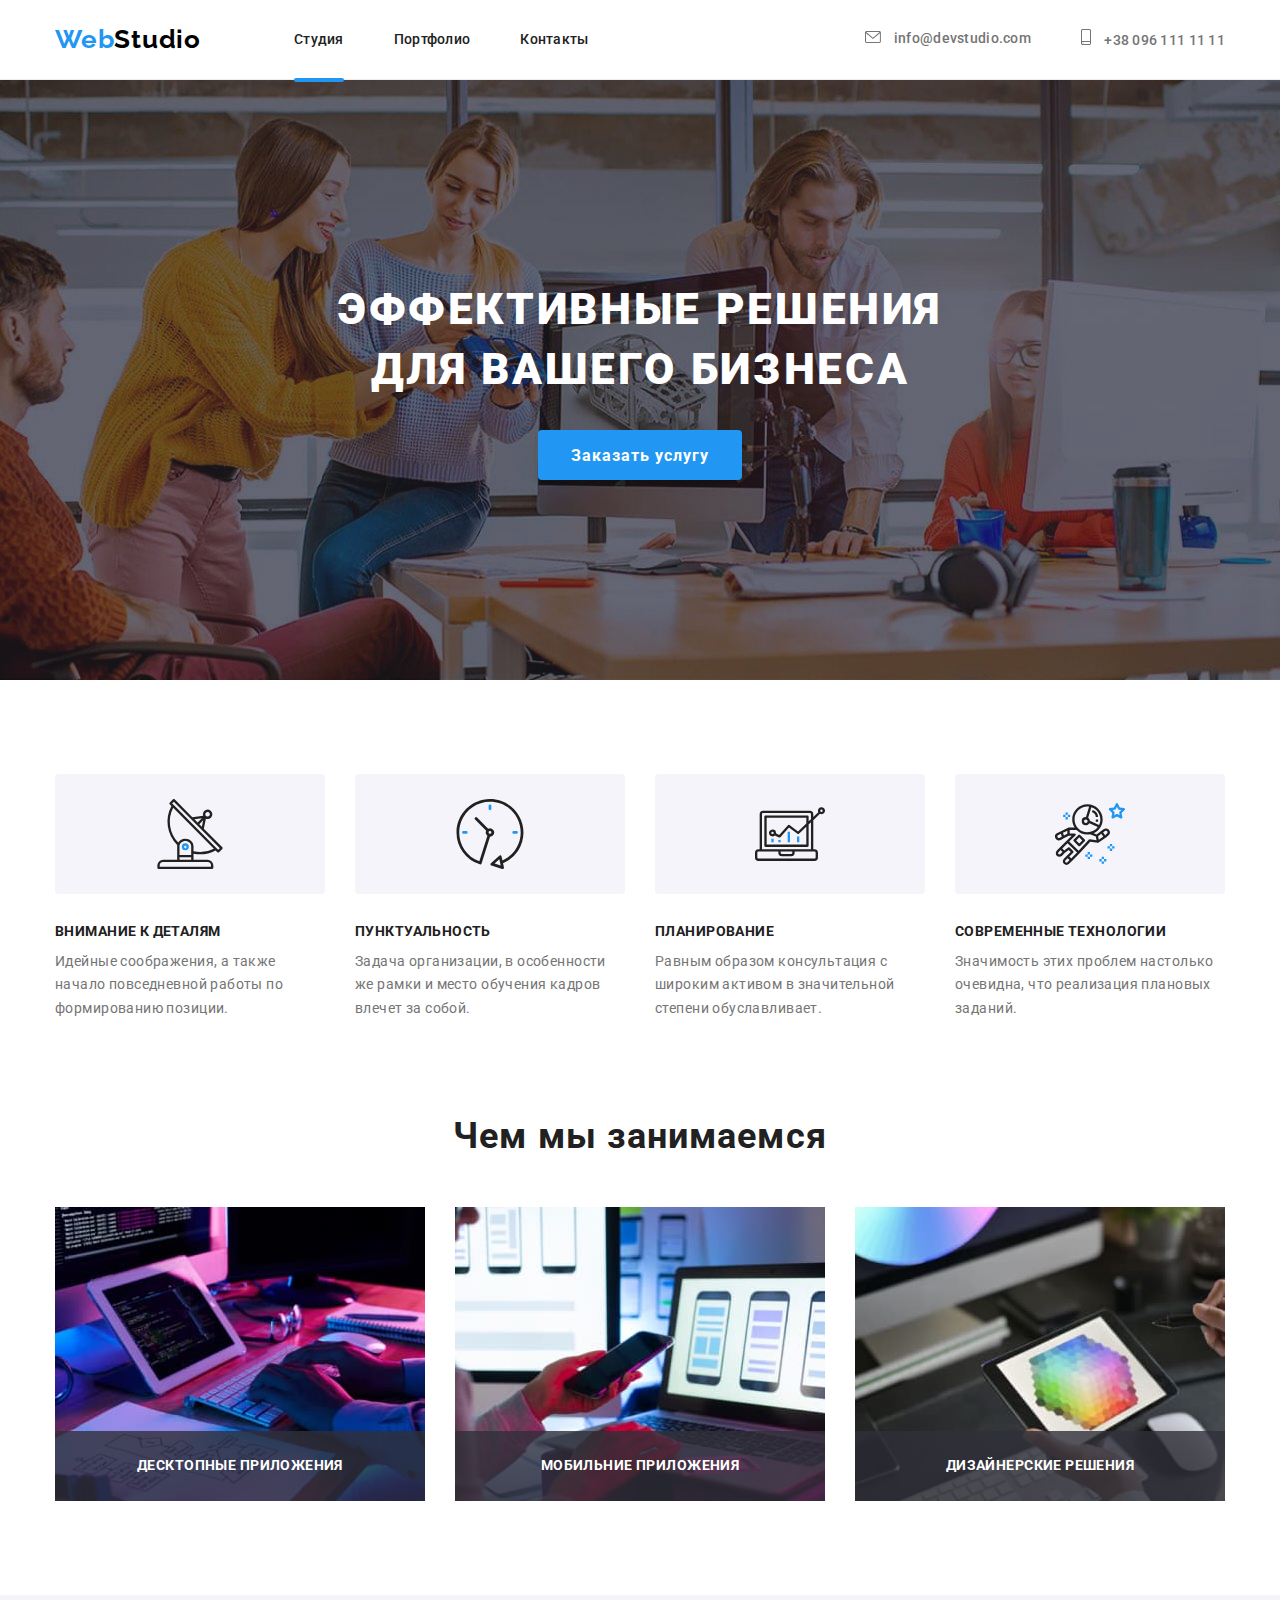
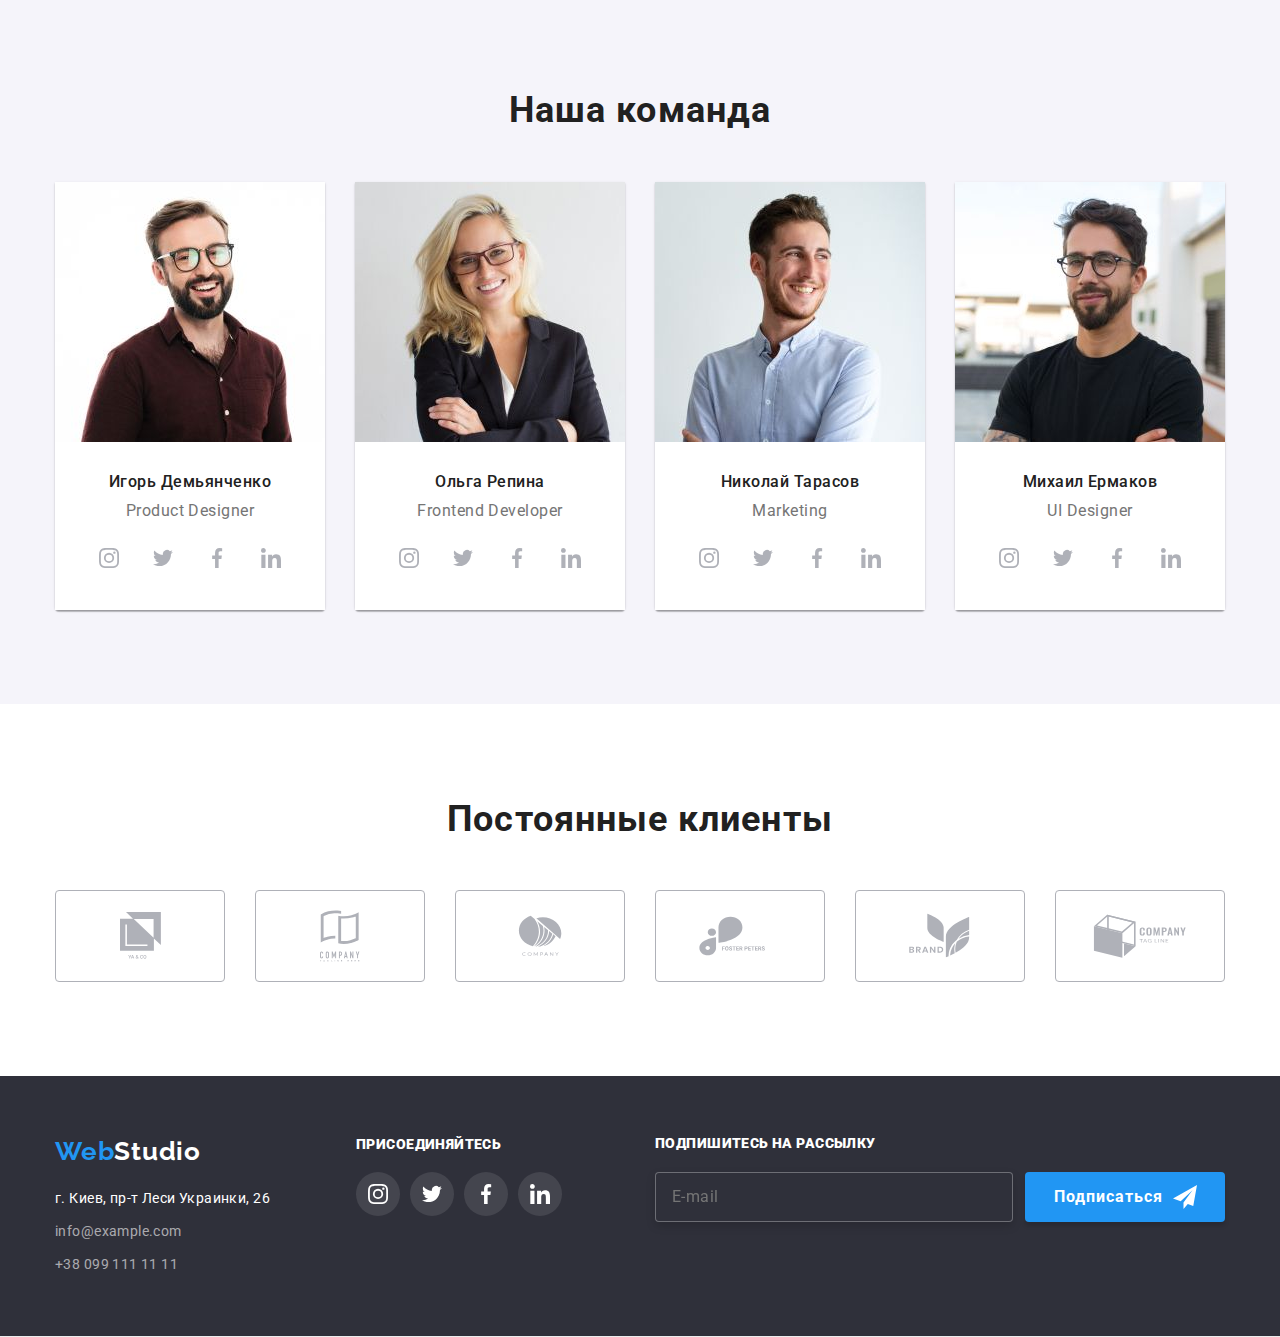
==== commit 95c053ee: "done" ====
--- a/index.html
+++ b/index.html
@@ -72,7 +72,7 @@
     </svg> </button>
         <div class="menu-container">
         <ul class="mob-nav">
-          <li class="mob-nav__item list"><a href="./index.html" class="mob-nav__link" rel="noreferrer nofolower"> Студия </a> </li>
+          <li class="mob-nav__item list"><a href="./index.html" class="mob-nav__link curr" rel="noreferrer nofolower"> Студия </a> </li>
           <li class="mob-nav__item list"><a href="./portfolio.html" class="mob-nav__link" rel="noreferrer nofolower"> Портфолио </a> </li>
           <li class="mob-nav__item list"><a href="" class="mob-nav__link" rel="noreferrer nofolower"> Контакты </a> </li>
         </ul>
@@ -165,7 +165,13 @@
           <ul class="team__list list">
             <li class="team__item">
               <div class="team-card">
-                <img src="./images/igor.jpg" alt="Игорь Демьянченко" max-width="480" />
+                <picture>
+                  <source media="(min-width: 1200px)" srcset="images\team\desktop\img-4-desk_result.jpg 1x, images\team\desktop\img-4-desk@2x_result.jpg 2x" type="image/jpg">
+                  <source media="(min-width: 768px)" srcset="images\team\tablet\img-4-tab_result.jpg 1x, images\team\tablet\img-4-tab@2x_result.jpg 2x" type="image/jpg">
+                  <source media="(max-width: 767px)" srcset="images\team\mobile\img-4-mob_result.jpg 1x, images\team\mobile\img-4-mob@2x_result.jpg 2x" type="image/jpg">
+                  <img src="./images/team/mobile/img-4-mob_result.jpg" alt="Игорь Демьянченко" max-width="480">
+                </picture>
+                <!-- <img src="./images/igor.jpg" alt="Игорь Демьянченко" max-width="480" /> -->
                 <div class="team-card__text">
                   <p class="team-card__title">Игорь Демьянченко</p>
                   <p class="team-card__prof">Product Designer</p>
@@ -205,7 +211,13 @@
 
             <li class="team__item">
               <div class="team-card">
-                <img src="./images/olga.jpg" alt="Ольга Репина" max-width="480" />
+                <picture>
+                  <source media="(min-width: 1200px)" srcset="images\team\desktop\img-3-desk_result.jpg 1x, images\team\desktop\img-3-desk@2x_result.jpg 2x" type="image/jpg">
+                  <source media="(min-width: 768px)" srcset="images\team\tablet\img-3-tab_result.jpg 1x, images\team\tablet\img-3-tab@2x_result.jpg 2x" type="image/jpg">
+                  <source media="(max-width: 767px)" srcset="images\team\mobile\img-3-mob_result.jpg 1x, images\team\mobile\img-3-mob@2x_result.jpg 2x" type="image/jpg">
+                  <img src="./images/team/mobile/img-3-mob_result.jpg" alt="Ольга Репина" max-width="480">
+                </picture>
+                <!-- <img src="./images/olga.jpg" alt="Ольга Репина" width="480" /> -->
                 <div class="team-card__text">
                   <p class="team-card__title">Ольга Репина</p>
                   <p class="team-card__prof">Frontend Developer</p>
@@ -245,7 +257,13 @@
 
             <li class="team__item">
               <div class="team-card">
-                <img src="./images/nick.jpg" alt="Николай Тарасов" max-width="480" />
+                <picture>
+                  <source media="(min-width: 1200px)" srcset="images\team\desktop\img-2-desk_result.jpg 1x, images\team\desktop\img-2-desk@2x_result.jpg 2x" type="image/jpg">
+                  <source media="(min-width: 768px)" srcset="images\team\tablet\img-2-tab_result.jpg 1x, images\team\tablet\img-2-tab@2x_result.jpg 2x" type="image/jpg">
+                  <source media="(max-width: 767px)" srcset="images\team\mobile\img-2-mob_result.jpg 1x, images\team\mobile\img-2-mob@2x_result.jpg 2x" type="image/jpg">
+                  <img src="./images/team/mobile/img-2-mob_result.jpg" alt="Николай Тарасов" max-width="480">
+                </picture>
+                <!-- <img src="./images/nick.jpg" alt="Николай Тарасов" width="480" /> -->
                 <div class="team-card__text">
                   <p class="team-card__title">Николай Тарасов</p>
                   <p class="team-card__prof">Marketing</p>
@@ -285,7 +303,13 @@
 
             <li class="team__item">
               <div class="team-card">
-                <img src="./images/michael.jpg" alt="Михаил Ермаков" max-width="480" />
+                <picture>
+                  <source media="(min-width: 1200px)" srcset="images\team\desktop\img-1-desk_result.jpg 1x, images\team\desktop\img-1-desk@2x_result.jpg 2x" type="image/jpg">
+                  <source media="(min-width: 768px)" srcset="images\team\tablet\img-1-tab_result.jpg 1x, images\team\tablet\img-1-tab@2x_result.jpg 2x" type="image/jpg">
+                  <source media="(max-width: 767px)" srcset="images\team\mobile\img-1-mob_result.jpg 1x, images\team\mobile\img-1-mob@2x_result.jpg 2x" type="image/jpg">
+                  <img src="./images/team/mobile/img-1-mob_result.jpg" alt="Михаил Ермаков" max-width="480">
+                </picture>
+                <!-- <img src="./images/michael.jpg" alt="Михаил Ермаков" width="480" /> -->
                 <div class="team-card__text">
                   <p class="team-card__title">Михаил Ермаков</p>
                   <p class="team-card__prof">UI Designer</p>
--- a/css/main.min.css
+++ b/css/main.min.css
@@ -1 +1 @@
-h1,h2,h3,h4,h5,h6,ul,li,p,img{margin:0;padding:0}img{display:block;max-width:100%;height:auto}a{text-decoration:none}.list{list-style:none}.link-item{text-decoration:none}:root{--main-color: #757575;--secondary-color: #ffffff;--section-color: #212121;--accent-color: #2196f3;--black-color: #000000;--footer-contact-color: rgba(255, 255, 255, 0.6);--bgc-semiblack: #2f303a;--icons-grey: #AFB1B8}body{color:var(--main-color);background-color:#fff;font-family:"Roboto";font-size:14px}.container{width:100%;padding:0 15px;margin:0 auto}@media screen and (min-width: 480px){.container{max-width:480px}}@media screen and (min-width: 768px){.container{max-width:768px}}@media screen and (min-width: 1200px){.container{max-width:1200px}}.current::after{content:"";background:#2196f3;border-radius:2px;display:block;width:100%;height:4px;position:absolute;bottom:-200%}.logo-accent{color:var(--accent-color);font-family:"Raleway";font-weight:700;line-height:1.19;letter-spacing:.03em;font-size:26px}.logo-black{font-family:"Raleway";color:var(--black-color);font-weight:700;font-size:26px;line-height:1.19;letter-spacing:.03em;margin-right:93px}.logo-white{color:var(--secondary-color);font-family:"Raleway";font-weight:700;font-size:26px;line-height:1.19;letter-spacing:.03em}.header{position:relative;display:-webkit-box;display:-ms-flexbox;display:flex;padding:24px 0;border-bottom:1px solid #ececec;margin-left:auto;margin-right:auto;-webkit-transition-property:fill;transition-property:fill;-webkit-transition-duration:250ms;transition-duration:250ms;-webkit-transition-timing-function:cubic-bezier(0.4, 0, 0.2, 1);transition-timing-function:cubic-bezier(0.4, 0, 0.2, 1)}.menu-btn{position:absolute;top:10px;right:15px;display:block;width:40px;height:40px;fill:#212121;background-color:#fff;border-color:rgba(0,0,0,0);margin-left:auto;-webkit-transition-property:fill;transition-property:fill;-webkit-transition-duration:250ms;transition-duration:250ms;-webkit-transition-timing-function:cubic-bezier(0.4, 0, 0.2, 1);transition-timing-function:cubic-bezier(0.4, 0, 0.2, 1)}@media screen and (min-width: 768px){.menu-btn{display:none}}.menu-btn:hover,.menu-btn:focus{fill:var(--accent-color)}@media screen and (min-width: 768px){.menu-btn{display:none}}.top-header-nav{display:-webkit-box;display:-ms-flexbox;display:flex;-webkit-box-pack:justify;-ms-flex-pack:justify;justify-content:space-between;-webkit-box-align:center;-ms-flex-align:center;align-items:center}.top-nav{display:-webkit-box;display:-ms-flexbox;display:flex;-webkit-box-align:center;-ms-flex-align:center;align-items:center}.header-nav{display:none}@media screen and (min-width: 768px){.header-nav{display:-webkit-box;display:-ms-flexbox;display:flex;-webkit-box-align:center;-ms-flex-align:center;align-items:center}}.header-nav-list{display:-webkit-box;display:-ms-flexbox;display:flex;position:relative}.nav-list-item{position:relative}.nav-list-item:not(:first-child){margin-left:50px}.nav-list-item-link{font-weight:500;line-height:1.14;letter-spacing:.02em;color:var(--section-color);padding-top:32px;padding-bottom:32px;-webkit-transition-property:color;transition-property:color;-webkit-transition-duration:250ms;transition-duration:250ms;-webkit-transition-timing-function:cubic-bezier(0.4, 0, 0.2, 1);transition-timing-function:cubic-bezier(0.4, 0, 0.2, 1)}.nav-list-item-link:hover,.nav-list-item-link:focus{color:var(--accent-color)}.header-contact-list{display:none}@media screen and (min-width: 768px){.header-contact-list{display:-webkit-box;display:-ms-flexbox;display:flex;-webkit-box-orient:vertical;-webkit-box-direction:normal;-ms-flex-direction:column;flex-direction:column;-webkit-box-align:start;-ms-flex-align:start;align-items:flex-start}}@media screen and (min-width: 1200px){.header-contact-list{-webkit-box-orient:horizontal;-webkit-box-direction:normal;-ms-flex-direction:row;flex-direction:row}}@media screen and (min-width: 1200px){.header-contact-list-item:not(:first-child){margin-left:50px}}.header-contact-info{color:var(--main-color);font-weight:500;font-size:14px;line-height:1.42;letter-spacing:.02em;-webkit-transition-property:color;transition-property:color;-webkit-transition-duration:250ms;transition-duration:250ms;-webkit-transition-timing-function:cubic-bezier(0.4, 0, 0.2, 1);transition-timing-function:cubic-bezier(0.4, 0, 0.2, 1)}.header-icon{margin-right:10px;fill:var(--main-color);-webkit-transition-property:fill;transition-property:fill;-webkit-transition-duration:250ms;transition-duration:250ms;-webkit-transition-timing-function:cubic-bezier(0.4, 0, 0.2, 1);transition-timing-function:cubic-bezier(0.4, 0, 0.2, 1)}.header-contact-info:hover,.header-contact-info:focus{color:var(--accent-color)}.header-contact-info:hover:hover .header-icon,.header-contact-info:hover:focus .header-icon,.header-contact-info:focus:hover .header-icon,.header-contact-info:focus:focus .header-icon{fill:var(--accent-color)}.mob-menu{position:fixed;top:0;left:0;width:100vw;height:100vh;background-color:#fff;padding:15px 0;overflow:auto;margin:0 auto;z-index:999;-webkit-transition-property:all;transition-property:all;-webkit-transition-duration:350ms;transition-duration:350ms;-webkit-transition-timing-function:cubic-bezier(0.4, 0, 0.2, 1);transition-timing-function:cubic-bezier(0.4, 0, 0.2, 1)}@media screen and (min-width: 768px){.mob-menu{display:none}}.mob-menu.is-hidden{opacity:0;pointer-events:none;visibility:hidden}.menu-close{position:absolute;top:10px;right:15px;display:block;width:40px;height:40px;fill:#212121;background-color:#fff;border-color:rgba(0,0,0,0);margin-left:auto;-webkit-transition-property:fill;transition-property:fill;-webkit-transition-duration:250ms;transition-duration:250ms;-webkit-transition-timing-function:cubic-bezier(0.4, 0, 0.2, 1);transition-timing-function:cubic-bezier(0.4, 0, 0.2, 1)}.menu-close:hover,.menu-close:focus{fill:var(--accent-color)}.menu-container{padding:33px 40px;display:-webkit-box;display:-ms-flexbox;display:flex;-webkit-box-orient:vertical;-webkit-box-direction:normal;-ms-flex-direction:column;flex-direction:column;-webkit-box-pack:justify;-ms-flex-pack:justify;justify-content:space-between;height:100%}.mob-nav{margin-bottom:50px}.mob-nav__item:not(:last-child){margin-bottom:32px}.mob-nav__link{width:100%;font-weight:500;font-size:35px;line-height:1.18px;letter-spacing:.02em;color:#212121}@media screen and (min-width: 480px){.mob-nav__link{font-size:40px}}.mob-contacts{list-style:none;margin-bottom:64px}.mob-contacts__item:not(:last-child){margin-bottom:32px}.mob-contacts__link{width:100%;font-weight:500;font-size:26px;line-height:1.18px;letter-spacing:.02em;color:var(--accent-color)}@media screen and (min-width: 480px){.mob-contacts__link{font-size:34px}}.mob-mail{font-weight:500;font-size:20px;line-height:1.18px;letter-spacing:.02em;color:#757575}@media screen and (min-width: 480px){.mob-mail{font-size:24px}}.mob-social{display:-webkit-box;display:-ms-flexbox;display:flex;list-style:none}.mob-social__item:not(:last-child){padding-right:10px;border-right:1px solid rgba(33,33,33,.2);margin-right:10px}.mob-social__link{width:100%;font-weight:500;font-size:11px;line-height:1.22px;letter-spacing:.02em;color:var(--accent-color)}@media screen and (min-width: 480px){.mob-social__link{font-size:18px}}.hero{padding:118px 0;text-align:center;background-image:-webkit-gradient(linear, left top, left bottom, from(rgba(47, 48, 58, 0.4)), to(rgba(47, 48, 58, 0.4))),url(../images/hero-bg-img.jpg);background-image:linear-gradient(to bottom, rgba(47, 48, 58, 0.4), rgba(47, 48, 58, 0.4)),url(../images/hero-bg-img.jpg);background-repeat:no-repeat;background-position:center;background-size:cover;max-width:1600px;margin-left:auto;margin-right:auto;background-color:var(--bgc-semiblack)}@media screen and (min-width: 1200px){.hero{padding:200px 0}}.hero-title{max-width:360px;margin:0 auto;color:var(--secondary-color);font-weight:900;font-size:26px;line-height:1.62;letter-spacing:.06em;text-transform:uppercase;margin-bottom:30px}@media screen and (min-width: 1200px){.hero-title{font-size:44px;line-height:1.36;max-width:696px}}.hero-btn{font-family:inherit;font-weight:700;font-size:16px;line-height:1.88;display:inline-block;letter-spacing:.06em;color:var(--secondary-color);background-color:var(--accent-color);cursor:pointer;-webkit-box-shadow:0px 4px 4px rgba(0,0,0,.15);box-shadow:0px 4px 4px rgba(0,0,0,.15);border-radius:4px;padding:10px 32px;min-width:200px;height:50px;border:1px solid rgba(0,0,0,0);-webkit-transition-property:background-color;transition-property:background-color;-webkit-transition-duration:250ms;transition-duration:250ms;-webkit-transition-timing-function:cubic-bezier(0.4, 0, 0.2, 1);transition-timing-function:cubic-bezier(0.4, 0, 0.2, 1)}.hero-btn:hover,.hero-btn:focus{background-color:#188ce8}.features{padding:60px 0}@media screen and (min-width: 1200px){.features{padding-top:94px;padding-bottom:94px}}.features__list{display:-webkit-box;display:-ms-flexbox;display:flex;-ms-flex-wrap:wrap;flex-wrap:wrap;gap:30px}.features__item{-ms-flex-preferred-size:100%;flex-basis:100%}@media screen and (min-width: 768px){.features__item{-ms-flex-preferred-size:calc((100% - 30px)/2);flex-basis:calc((100% - 30px)/2)}}@media screen and (min-width: 1200px){.features__item{-ms-flex-preferred-size:calc((100% - 90px)/4);flex-basis:calc((100% - 90px)/4)}}.features__item::before{content:"";display:block;height:120px;width:100%;background-color:#f5f4fa;border-radius:4px;background-position:center;background-repeat:no-repeat;margin-bottom:30px}.features__item:nth-of-type(1)::before{background-image:url(../images/features-icons/antenna.svg)}.features__item:nth-of-type(2)::before{background-image:url(../images/features-icons/clock.svg)}.features__item:nth-of-type(3)::before{background-image:url(../images/features-icons/diagram.svg)}.features__item:nth-of-type(4)::before{background-image:url(../images/features-icons/astronaut.svg)}.features__title{font-weight:700;font-size:14px;line-height:1.14;letter-spacing:.03em;text-transform:uppercase;color:var(--section-color);margin-bottom:10px;text-align:center}@media screen and (min-width: 768px){.features__title{text-align:left}}.features__text{font-size:14px;line-height:1.71;letter-spacing:.03em;color:var(--main-color)}.jobs{display:none;padding-bottom:94px}@media screen and (min-width: 1200px){.jobs{display:block}}.jobs__title{color:var(--section-color);font-weight:700;font-size:36px;line-height:1.17;text-align:center;letter-spacing:.03em;margin-bottom:50px}.jobs__list{display:-webkit-box;display:-ms-flexbox;display:flex;margin-right:-30px}.jobs__item{-ms-flex-preferred-size:calc(33.3333333333% - 30px);flex-basis:calc(33.3333333333% - 30px);margin-right:30px;position:relative}.jobs__text{position:absolute;bottom:0;display:-webkit-box;display:-ms-flexbox;display:flex;-webkit-box-align:center;-ms-flex-align:center;align-items:center;-webkit-box-pack:center;-ms-flex-pack:center;justify-content:center;width:370px;height:70px;background-color:rgba(47,48,58,.8);font-weight:700;font-size:14px;line-height:1.14;text-align:center;letter-spacing:.03em;text-transform:uppercase;color:var(--secondary-color)}.team{padding:60px 0;margin-left:auto;margin-right:auto;background-color:#f5f4fa}@media screen and (min-width: 1200px){.team{padding-top:94px;padding-bottom:94px}}.team__title{color:var(--section-color);font-weight:700;font-size:28px;line-height:1.18;text-align:center;letter-spacing:.03em;margin-bottom:30px}@media screen and (min-width: 1200px){.team__title{font-size:36px;line-height:1.17;margin-bottom:50px}}.team__list{display:-webkit-box;display:-ms-flexbox;display:flex;-ms-flex-wrap:wrap;flex-wrap:wrap;gap:30px;text-align:center}.team__item{-ms-flex-preferred-size:100%;flex-basis:100%}@media screen and (min-width: 768px){.team__item{-ms-flex-preferred-size:calc((100% - 30px)/2);flex-basis:calc((100% - 30px)/2)}}@media screen and (min-width: 1200px){.team__item{-ms-flex-preferred-size:calc((100% - 90px)/4);flex-basis:calc((100% - 90px)/4)}}.team-card{background:var(--secondary-color);-webkit-box-shadow:0px 1px 3px rgba(0,0,0,.12),0px 1px 1px rgba(0,0,0,.14),0px 2px 1px rgba(0,0,0,.2);box-shadow:0px 1px 3px rgba(0,0,0,.12),0px 1px 1px rgba(0,0,0,.14),0px 2px 1px rgba(0,0,0,.2);border-radius:0px 0px 4px 4px}.team-card__text{background:var(--secondary-color);padding:30px 0}.team-card__title{color:var(--section-color);font-weight:500;font-size:16px;line-height:1.19;text-align:center;letter-spacing:.03em;margin-bottom:10px}.team-card__prof{font-size:16px;line-height:1.19;text-align:center;letter-spacing:.03em;color:var(--main-color);margin-bottom:16px}.team-card__list{display:-webkit-box;display:-ms-flexbox;display:flex;-webkit-box-pack:center;-ms-flex-pack:center;justify-content:center}.team-card__item{margin-right:10px}.team-card__item:last-child{margin-right:0}.team-card__link{width:44px;height:44px;display:-webkit-box;display:-ms-flexbox;display:flex;-webkit-box-align:center;-ms-flex-align:center;align-items:center;-webkit-box-pack:center;-ms-flex-pack:center;justify-content:center;border-radius:50%;-webkit-transition-property:background-color;transition-property:background-color;-webkit-transition-duration:250ms;transition-duration:250ms;-webkit-transition-timing-function:cubic-bezier(0.4, 0, 0.2, 1);transition-timing-function:cubic-bezier(0.4, 0, 0.2, 1)}.team-card__link:hover,.team-card__link:focus{background-color:var(--accent-color)}.team-card__icon{fill:var(--icons-grey);-webkit-transition-property:fill;transition-property:fill;-webkit-transition-duration:250ms;transition-duration:250ms;-webkit-transition-timing-function:cubic-bezier(0.4, 0, 0.2, 1);transition-timing-function:cubic-bezier(0.4, 0, 0.2, 1)}.team-card__link:hover .team-card__icon,.team-card__link:focus .team-card__icon{fill:#fff}.clients{text-align:center;padding-top:94px;padding-bottom:94px}.clients__title{font-weight:700;font-size:28px;line-height:1.18;text-align:center;letter-spacing:.03em;color:var(--section-color);margin-bottom:30px}@media screen and (min-width: 1200px){.clients__title{font-size:36px;line-height:1.17;margin-bottom:50px}}.clients__list{display:-webkit-box;display:-ms-flexbox;display:flex;-ms-flex-wrap:wrap;flex-wrap:wrap;gap:30px;-webkit-box-pack:center;-ms-flex-pack:center;justify-content:center}.clients__item{display:-webkit-box;display:-ms-flexbox;display:flex;-ms-flex-preferred-size:calc(50% - 30px);flex-basis:calc(50% - 30px);height:92px}@media screen and (min-width: 768px){.clients__item{-ms-flex-preferred-size:calc((100% - 60px)/3);flex-basis:calc((100% - 60px)/3)}}@media screen and (min-width: 1200px){.clients__item{-ms-flex-preferred-size:calc((100% - 150px)/6);flex-basis:calc((100% - 150px)/6)}}.clients__link{height:100%;width:100%;border:1px solid #afb1b8;border-radius:4px;display:-webkit-box;display:-ms-flexbox;display:flex;-webkit-box-align:center;-ms-flex-align:center;align-items:center;-webkit-box-pack:center;-ms-flex-pack:center;justify-content:center;-webkit-transition-property:border;transition-property:border;-webkit-transition-duration:250ms;transition-duration:250ms;-webkit-transition-timing-function:cubic-bezier(0.4, 0, 0.2, 1);transition-timing-function:cubic-bezier(0.4, 0, 0.2, 1)}.clients__link:hover,.clients__link:focus{border:1px solid var(--accent-color)}.client__icon{fill:var(--icons-grey);-webkit-transition-property:fill;transition-property:fill;-webkit-transition-duration:250ms;transition-duration:250ms;-webkit-transition-timing-function:cubic-bezier(0.4, 0, 0.2, 1);transition-timing-function:cubic-bezier(0.4, 0, 0.2, 1)}.clients__link:hover .client__icon,.clients__link:focus .client__icon{fill:var(--accent-color)}.footer{padding:60px 0;border-bottom:1px solid #ececec;margin-left:auto;margin-right:auto;background-color:var(--bgc-semiblack)}.footer-top-container{display:-webkit-box;display:-ms-flexbox;display:flex;-webkit-box-orient:vertical;-webkit-box-direction:normal;-ms-flex-direction:column;flex-direction:column;-webkit-box-pack:center;-ms-flex-pack:center;justify-content:center}@media screen and (min-width: 768px){.footer-top-container{-webkit-box-orient:horizontal;-webkit-box-direction:normal;-ms-flex-direction:row;flex-direction:row;-ms-flex-wrap:wrap;flex-wrap:wrap}}@media screen and (min-width: 1200px){.footer-top-container{-webkit-box-orient:horizontal;-webkit-box-direction:normal;-ms-flex-direction:row;flex-direction:row;-ms-flex-wrap:nowrap;flex-wrap:nowrap}}.footer-adress-container{margin:0 auto;margin-bottom:60px;text-align:center}@media screen and (min-width: 1200px){.footer-adress-container{margin-bottom:0;min-width:231px;text-align:left}}.footer-list{display:-webkit-box;display:-ms-flexbox;display:flex;-webkit-box-orient:vertical;-webkit-box-direction:normal;-ms-flex-direction:column;flex-direction:column;-webkit-box-pack:space-evenly;-ms-flex-pack:space-evenly;justify-content:space-evenly;margin-top:20px}.footer-list-item{margin-bottom:9px}.footer-list-item:last-child{margin-bottom:0}.footer-contact-info{color:var(--footer-contact-color);font-size:14px;line-height:1.71;letter-spacing:.03em;font-style:normal;-webkit-transition-property:color;transition-property:color;-webkit-transition-duration:250ms;transition-duration:250ms;-webkit-transition-timing-function:cubic-bezier(0.4, 0, 0.2, 1);transition-timing-function:cubic-bezier(0.4, 0, 0.2, 1)}.footer-contact-info:hover,.footer-contact-info:focus{color:var(--accent-color);font-style:normal}.footer-adress{color:var(--secondary-color);font-size:14px;line-height:1.71;letter-spacing:.03em;font-style:normal}.footer-social-container{display:-webkit-box;display:-ms-flexbox;display:flex;max-height:80px;-webkit-box-orient:vertical;-webkit-box-direction:normal;-ms-flex-direction:column;flex-direction:column;-webkit-box-pack:center;-ms-flex-pack:center;justify-content:center;margin:0 auto;margin-bottom:60px;text-align:center}@media screen and (min-width: 1200px){.footer-social-container{margin-left:70px;text-align:left}}.join-us{font-weight:700;font-size:14px;line-height:16px;letter-spacing:.03em;text-transform:uppercase;color:var(--secondary-color);margin-bottom:20px}.footer-social-link-list{display:-webkit-box;display:-ms-flexbox;display:flex}.footer-social{margin-right:10px;border-radius:50%;background-color:rgba(255,255,255,.1)}.footer-social:last-child{margin-right:0}.footer-social>a:hover,.footer-social>a:focus{background-color:var(--accent-color)}.footer-social>a{width:44px;height:44px;display:-webkit-box;display:-ms-flexbox;display:flex;-webkit-box-align:center;-ms-flex-align:center;align-items:center;-webkit-box-pack:center;-ms-flex-pack:center;justify-content:center;border-radius:50%;-webkit-transition-property:background-color;transition-property:background-color;-webkit-transition-duration:250ms;transition-duration:250ms;-webkit-transition-timing-function:cubic-bezier(0.4, 0, 0.2, 1);transition-timing-function:cubic-bezier(0.4, 0, 0.2, 1)}.footer-social-icon{fill:#fff}.subscribe-container{width:100%;text-align:center;margin:0 auto}@media screen and (min-width: 1200px){.subscribe-container{margin-left:93px;text-align:left}}.subscribe-text{font-weight:700;font-size:14px;line-height:1.14;letter-spacing:.03em;text-transform:uppercase;color:#fff;margin-bottom:20px}.subscribe-form{width:100%;display:-webkit-box;display:-ms-flexbox;display:flex;-webkit-box-orient:vertical;-webkit-box-direction:normal;-ms-flex-direction:column;flex-direction:column;-webkit-box-align:center;-ms-flex-align:center;align-items:center}@media screen and (min-width: 1200px){.subscribe-form{-webkit-box-orient:horizontal;-webkit-box-direction:normal;-ms-flex-direction:row;flex-direction:row;-webkit-box-align:center;-ms-flex-align:center;align-items:center}}.email-input{width:100%;height:50px;padding:15px 16px;margin-bottom:20px;border:1px solid rgba(255,255,255,.3);-webkit-filter:drop-shadow(0px 4px 4px rgba(0, 0, 0, 0.15));filter:drop-shadow(0px 4px 4px rgba(0, 0, 0, 0.15));border-radius:4px;background-color:#2f303a;font-weight:400;font-size:16px;line-height:1.25;display:-webkit-box;display:-ms-flexbox;display:flex;-webkit-box-align:center;-ms-flex-align:center;align-items:center;letter-spacing:.03em;color:rgba(255,255,255,.6)}@media screen and (min-width: 768px){.email-input{width:450px}}@media screen and (min-width: 1200px){.email-input{width:358px;margin-bottom:0}}.send-container{position:relative;margin:0 auto}@media screen and (min-width: 1200px){.send-container{margin-left:12px}}.submit-btn{width:200px;height:50px;padding:10px 29px;font-weight:700;font-size:16px;line-height:1.88;display:-webkit-box;display:-ms-flexbox;display:flex;-webkit-box-align:center;-ms-flex-align:center;align-items:center;text-align:center;letter-spacing:.06em;color:#fff;background:#2196f3;-webkit-box-shadow:0px 4px 4px rgba(0,0,0,.15);box-shadow:0px 4px 4px rgba(0,0,0,.15);border-radius:4px;border:none;cursor:pointer}.icon-send{position:absolute;bottom:13px;right:28px}.portfolio{padding:94px 0}.portfolio-btns-list{display:-webkit-box;display:-ms-flexbox;display:flex;-ms-flex-wrap:wrap;flex-wrap:wrap;-webkit-box-pack:center;-ms-flex-pack:center;justify-content:center;margin-bottom:40px;-webkit-box-pack:start;-ms-flex-pack:start;justify-content:start}@media screen and (min-width: 768px){.portfolio-btns-list{margin-bottom:30px;-webkit-box-pack:center;-ms-flex-pack:center;justify-content:center}}@media screen and (min-width: 768px){.portfolio-btns-list{margin-bottom:50px}}.portfolio-btns-list-item{margin-left:8px}.portfolio-btns-list-item:first-child{margin-left:0;margin-bottom:15px}.portfolio-btns-list-item:nth-child(4){margin-left:0}@media screen and (min-width: 768px){.portfolio-btns-list-item:nth-child(4){margin-left:8}}.portfolio-bts{font-family:inherit;font-weight:500;font-size:16px;line-height:1.62;text-align:center;letter-spacing:.03em;color:var(--section-color);cursor:pointer;padding:6px 22px;border:rgba(0,0,0,0);border-radius:4px;-webkit-transition-property:background-color,color,-webkit-box-shadow;transition-property:background-color,color,-webkit-box-shadow;transition-property:background-color,color,box-shadow;transition-property:background-color,color,box-shadow,-webkit-box-shadow;-webkit-transition-duration:250ms;transition-duration:250ms;-webkit-transition-timing-function:cubic-bezier(0.4, 0, 0.2, 1);transition-timing-function:cubic-bezier(0.4, 0, 0.2, 1)}.portfolio-bts:hover,.portfolio-bts:focus{background-color:var(--accent-color);-webkit-box-shadow:0px 3px 1px rgba(0,0,0,.1),0px 1px 2px rgba(0,0,0,.08),0px 2px 2px rgba(0,0,0,.12);box-shadow:0px 3px 1px rgba(0,0,0,.1),0px 1px 2px rgba(0,0,0,.08),0px 2px 2px rgba(0,0,0,.12);border-radius:4px;color:var(--secondary-color)}.portfolio-card-title{font-weight:700;font-size:18px;line-height:2;letter-spacing:.06em;color:var(--section-color);text-decoration:none}.portfolio-card-item{font-size:16px;line-height:1.88;letter-spacing:.03em;color:var(--main-color);text-decoration:none}.portfolio-list{display:-webkit-box;display:-ms-flexbox;display:flex;-ms-flex-wrap:wrap;flex-wrap:wrap;gap:15px}.portfolio-list-item{-ms-flex-preferred-size:100%;flex-basis:100%;-webkit-transition-property:-webkit-box-shadow;transition-property:-webkit-box-shadow;transition-property:box-shadow;transition-property:box-shadow, -webkit-box-shadow;-webkit-transition-duration:250ms;transition-duration:250ms;-webkit-transition-timing-function:cubic-bezier(0.4, 0, 0.2, 1);transition-timing-function:cubic-bezier(0.4, 0, 0.2, 1)}@media screen and (min-width: 768px){.portfolio-list-item{-ms-flex-preferred-size:calc((100% - 30px)/2);flex-basis:calc((100% - 30px)/2)}}@media screen and (min-width: 1200px){.portfolio-list-item{-ms-flex-preferred-size:calc((100% - 60px)/3);flex-basis:calc((100% - 60px)/3)}}.portfolio-list-item:hover,.portfolio-list-item:focus{-webkit-box-shadow:0px 1px 1px rgba(0,0,0,.12),0px 4px 4px rgba(0,0,0,.06),1px 4px 6px rgba(0,0,0,.16);box-shadow:0px 1px 1px rgba(0,0,0,.12),0px 4px 4px rgba(0,0,0,.06),1px 4px 6px rgba(0,0,0,.16)}.portfolio-list-text{padding:20px 24px;border:1px solid #eee;border-top:rgba(0,0,0,0)}.portfolio-customer-img-container{position:relative;overflow:hidden}.portfolio-about-customer{width:100%;height:100%;font-size:18px;line-height:1.56;letter-spacing:.03em;color:var(--secondary-color);background-color:rgba(33,150,243,.9);position:absolute;top:0;left:0;padding:63px 24px;opacity:0;overflow:auto;-webkit-transform:translateY(100%);transform:translateY(100%);-webkit-transition-property:opacity,-webkit-transform;transition-property:opacity,-webkit-transform;transition-property:transform,opacity;transition-property:transform,opacity,-webkit-transform;-webkit-transition-duration:250ms;transition-duration:250ms;-webkit-transition-timing-function:cubic-bezier(0.4, 0, 0.2, 1);transition-timing-function:cubic-bezier(0.4, 0, 0.2, 1)}.portfolio-list-item:hover .portfolio-about-customer,.portfolio-list-item:focus .portfolio-about-customer{-webkit-transform:translateY(0%);transform:translateY(0%);opacity:1}.backdrop{position:fixed;top:0;left:0;width:100%;height:100%;padding:94px 15px;background-color:rgba(0,0,0,.2);-webkit-transition-property:all;transition-property:all;-webkit-transition-duration:550ms;transition-duration:550ms;-webkit-transition-timing-function:cubic-bezier(0.4, 0, 0.2, 1);transition-timing-function:cubic-bezier(0.4, 0, 0.2, 1)}.backdrop.is-hidden{opacity:0;pointer-events:none}.close-btn{position:absolute;top:8px;right:8px;width:30px;height:30px;display:-webkit-box;display:-ms-flexbox;display:flex;-webkit-box-align:center;-ms-flex-align:center;align-items:center;-webkit-box-pack:center;-ms-flex-pack:center;justify-content:center;cursor:pointer;background-color:#fff;-webkit-box-shadow:0px 1px 3px rgba(0,0,0,.12),0px 1px 1px rgba(0,0,0,.14),0px 2px 1px rgba(0,0,0,.2);box-shadow:0px 1px 3px rgba(0,0,0,.12),0px 1px 1px rgba(0,0,0,.14),0px 2px 1px rgba(0,0,0,.2);border-radius:50%;border:1px solid rgba(0,0,0,.1)}.close-btn-icon{-webkit-transition-property:fill;transition-property:fill;-webkit-transition-duration:250ms;transition-duration:250ms;-webkit-transition-timing-function:cubic-bezier(0.4, 0, 0.2, 1);transition-timing-function:cubic-bezier(0.4, 0, 0.2, 1)}.close-btn:hover .close-btn-icon,.close-btn:focus .close-btn-icon{fill:var(--accent-color)}.modal{position:absolute;top:50%;left:50%;-webkit-transform:translate(-50%, -50%);transform:translate(-50%, -50%);width:calc(100% - 30px);height:auto;overflow:auto;background-color:#fff;-webkit-box-shadow:0px 1px 3px rgba(0,0,0,.12),0px 1px 1px rgba(0,0,0,.14),0px 2px 1px rgba(0,0,0,.2);box-shadow:0px 1px 3px rgba(0,0,0,.12),0px 1px 1px rgba(0,0,0,.14),0px 2px 1px rgba(0,0,0,.2);border-radius:4px;padding:40px;text-align:center}@media screen and (min-width: 480px){.modal{width:450px}}@media screen and (min-width: 1200px){.modal{width:528px;height:581px}}.modal>form{text-align:left}textarea{resize:none}.modal-title{font-weight:700;font-size:20px;line-height:1.5;text-align:center;letter-spacing:.03em;color:var(--section-color);padding-bottom:12px}@media screen and (min-width: 1200px){.modal-title{line-height:1.15px}}.modal-list{position:relative;margin-bottom:10px;display:block;font-weight:400;font-size:12px;line-height:1.17;letter-spacing:.01em;color:#757575}.modal-list:last-of-type{margin-bottom:0}.modal-list>label{margin-bottom:4px;display:block}.icon-pos{display:block;position:relative;margin-top:4px;height:40px;border:1px solid rgba(33,33,33,.2);border-radius:4px}.modal-list input,.modal-list textarea{width:100%;border:1px solid rgba(33,33,33,.2);border-radius:4px;-webkit-transition-property:border-color;transition-property:border-color;-webkit-transition-duration:250ms;transition-duration:250ms;-webkit-transition-timing-function:cubic-bezier(0.4, 0, 0.2, 1);transition-timing-function:cubic-bezier(0.4, 0, 0.2, 1)}.modal-list input{height:40px;padding-left:42px;padding-bottom:12px;padding-right:12px;padding-top:12px}.modal-list textarea{height:120px;padding:12px 16px}.comment-text::-webkit-input-placeholder{font-weight:400;font-size:12px;line-height:1.67;letter-spacing:.01em;color:rgba(117,117,117,.5)}.comment-text::-moz-placeholder{font-weight:400;font-size:12px;line-height:1.67;letter-spacing:.01em;color:rgba(117,117,117,.5)}.comment-text:-ms-input-placeholder{font-weight:400;font-size:12px;line-height:1.67;letter-spacing:.01em;color:rgba(117,117,117,.5)}.comment-text::-ms-input-placeholder{font-weight:400;font-size:12px;line-height:1.67;letter-spacing:.01em;color:rgba(117,117,117,.5)}.comment-text::placeholder{font-weight:400;font-size:12px;line-height:1.67;letter-spacing:.01em;color:rgba(117,117,117,.5)}.accept{margin-bottom:30px;margin-top:20px}.accept-form{width:100%;display:-webkit-inline-box;display:-ms-inline-flexbox;display:inline-flex;-webkit-box-align:center;-ms-flex-align:center;align-items:center;-webkit-box-pack:end;-ms-flex-pack:end;justify-content:flex-end}.accept-text{margin-left:7px;font-weight:400;font-size:12px;line-height:1.71;letter-spacing:.03em;color:var(--main-color)}@media screen and (min-width: 1200px){.accept-text{font-size:14px}}.accept-text a{-webkit-text-decoration-line:underline;text-decoration-line:underline;color:var(--accent-color)}.license-checkbox{-webkit-appearance:none;-moz-appearance:none;appearance:none}.license-checkbox:checked+.chechbox-icon-place{background-image:url(../images/icon-check.svg);outline:none;background-size:cover}.chechbox-icon-place{display:-webkit-inline-box;display:-ms-inline-flexbox;display:inline-flex;min-width:16px;height:15px;outline:2px solid var(--section-color);outline-offset:-2px;border-radius:2px}.modal-submit-btn{width:200px;height:50px;margin:0 auto;font-weight:700;font-size:16px;line-height:1.88;letter-spacing:.06em;color:#fff;display:-webkit-box;display:-ms-flexbox;display:flex;-webkit-box-align:center;-ms-flex-align:center;align-items:center;-webkit-box-pack:center;-ms-flex-pack:center;justify-content:center;background-color:var(--accent-color);-webkit-box-shadow:0px 4px 4px rgba(0,0,0,.15);box-shadow:0px 4px 4px rgba(0,0,0,.15);border-radius:4px;border-color:rgba(0,0,0,0);-webkit-transition-property:background-color;transition-property:background-color;-webkit-transition-duration:250ms;transition-duration:250ms;-webkit-transition-timing-function:cubic-bezier(0.4, 0, 0.2, 1);transition-timing-function:cubic-bezier(0.4, 0, 0.2, 1)}.modal-submit-btn:hover,.modal-submit-btn:focus{background-color:#188ce8}.modal-icon{position:absolute;display:block;top:50%;-webkit-transform:translateY(-50%);transform:translateY(-50%);left:12px;width:18px;height:18px;-webkit-transition-property:fill;transition-property:fill;-webkit-transition-duration:250ms;transition-duration:250ms;-webkit-transition-timing-function:cubic-bezier(0.4, 0, 0.2, 1);transition-timing-function:cubic-bezier(0.4, 0, 0.2, 1)}.modal-list input:focus+.modal-icon,.modal-list input:active+.modal-icon{fill:var(--accent-color)}.modal-list input:focus,.modal-list input:active{border:1px solid var(--accent-color);outline:none}.modal-list>textarea:focus,.modal-list>textarea:active{border:1px solid var(--accent-color);outline:none}/*# sourceMappingURL=main.min.css.map */+h1,h2,h3,h4,h5,h6,ul,li,p,img{margin:0;padding:0}img{display:block;max-width:100%;height:auto}a{text-decoration:none}.list{list-style:none}.link-item{text-decoration:none}:root{--main-color: #757575;--secondary-color: #ffffff;--section-color: #212121;--accent-color: #2196f3;--black-color: #000000;--footer-contact-color: rgba(255, 255, 255, 0.6);--bgc-semiblack: #2f303a;--icons-grey: #AFB1B8}body{color:var(--main-color);background-color:#fff;font-family:"Roboto";font-size:14px}.container{width:100%;padding:0 15px;margin:0 auto}@media screen and (min-width: 480px){.container{max-width:480px}}@media screen and (min-width: 768px){.container{max-width:768px}}@media screen and (min-width: 1200px){.container{max-width:1200px}}.current::after{content:"";background:#2196f3;border-radius:2px;display:block;width:100%;height:4px;position:absolute;bottom:-200%}.logo-accent{color:var(--accent-color);font-family:"Raleway";font-weight:700;line-height:1.19;letter-spacing:.03em;font-size:26px}.logo-black{font-family:"Raleway";color:var(--black-color);font-weight:700;font-size:26px;line-height:1.19;letter-spacing:.03em;margin-right:93px}.logo-white{color:var(--secondary-color);font-family:"Raleway";font-weight:700;font-size:26px;line-height:1.19;letter-spacing:.03em}.header{position:relative;display:-webkit-box;display:-ms-flexbox;display:flex;padding:24px 0;border-bottom:1px solid #ececec;margin-left:auto;margin-right:auto;-webkit-transition-property:fill;transition-property:fill;-webkit-transition-duration:250ms;transition-duration:250ms;-webkit-transition-timing-function:cubic-bezier(0.4, 0, 0.2, 1);transition-timing-function:cubic-bezier(0.4, 0, 0.2, 1)}.menu-btn{position:absolute;top:10px;right:15px;display:block;width:40px;height:40px;fill:#212121;background-color:#fff;border-color:rgba(0,0,0,0);margin-left:auto;-webkit-transition-property:fill;transition-property:fill;-webkit-transition-duration:250ms;transition-duration:250ms;-webkit-transition-timing-function:cubic-bezier(0.4, 0, 0.2, 1);transition-timing-function:cubic-bezier(0.4, 0, 0.2, 1)}@media screen and (min-width: 768px){.menu-btn{display:none}}.menu-btn:hover,.menu-btn:focus{fill:var(--accent-color)}@media screen and (min-width: 768px){.menu-btn{display:none}}.top-header-nav{display:-webkit-box;display:-ms-flexbox;display:flex;-webkit-box-pack:justify;-ms-flex-pack:justify;justify-content:space-between;-webkit-box-align:center;-ms-flex-align:center;align-items:center}.top-nav{display:-webkit-box;display:-ms-flexbox;display:flex;-webkit-box-align:center;-ms-flex-align:center;align-items:center}.header-nav{display:none}@media screen and (min-width: 768px){.header-nav{display:-webkit-box;display:-ms-flexbox;display:flex;-webkit-box-align:center;-ms-flex-align:center;align-items:center}}.header-nav-list{display:-webkit-box;display:-ms-flexbox;display:flex;position:relative}.nav-list-item{position:relative}.nav-list-item:not(:first-child){margin-left:50px}.nav-list-item-link{font-weight:500;line-height:1.14;letter-spacing:.02em;color:var(--section-color);padding-top:32px;padding-bottom:32px;-webkit-transition-property:color;transition-property:color;-webkit-transition-duration:250ms;transition-duration:250ms;-webkit-transition-timing-function:cubic-bezier(0.4, 0, 0.2, 1);transition-timing-function:cubic-bezier(0.4, 0, 0.2, 1)}.nav-list-item-link:hover,.nav-list-item-link:focus{color:var(--accent-color)}.header-contact-list{display:none}@media screen and (min-width: 768px){.header-contact-list{display:-webkit-box;display:-ms-flexbox;display:flex;-webkit-box-orient:vertical;-webkit-box-direction:normal;-ms-flex-direction:column;flex-direction:column;-webkit-box-align:start;-ms-flex-align:start;align-items:flex-start}}@media screen and (min-width: 1200px){.header-contact-list{-webkit-box-orient:horizontal;-webkit-box-direction:normal;-ms-flex-direction:row;flex-direction:row}}@media screen and (min-width: 1200px){.header-contact-list-item:not(:first-child){margin-left:50px}}.header-contact-info{color:var(--main-color);font-weight:500;font-size:14px;line-height:1.42;letter-spacing:.02em;-webkit-transition-property:color;transition-property:color;-webkit-transition-duration:250ms;transition-duration:250ms;-webkit-transition-timing-function:cubic-bezier(0.4, 0, 0.2, 1);transition-timing-function:cubic-bezier(0.4, 0, 0.2, 1)}.header-icon{margin-right:10px;fill:var(--main-color);-webkit-transition-property:fill;transition-property:fill;-webkit-transition-duration:250ms;transition-duration:250ms;-webkit-transition-timing-function:cubic-bezier(0.4, 0, 0.2, 1);transition-timing-function:cubic-bezier(0.4, 0, 0.2, 1)}.header-contact-info:hover,.header-contact-info:focus{color:var(--accent-color)}.header-contact-info:hover:hover .header-icon,.header-contact-info:hover:focus .header-icon,.header-contact-info:focus:hover .header-icon,.header-contact-info:focus:focus .header-icon{fill:var(--accent-color)}.mob-menu{position:fixed;top:0;left:0;width:100vw;height:100vh;background-color:#fff;padding:15px 0;overflow:auto;margin:0 auto;z-index:999;-webkit-transition-property:all;transition-property:all;-webkit-transition-duration:350ms;transition-duration:350ms;-webkit-transition-timing-function:cubic-bezier(0.4, 0, 0.2, 1);transition-timing-function:cubic-bezier(0.4, 0, 0.2, 1)}@media screen and (min-width: 768px){.mob-menu{display:none}}.mob-menu.is-hidden{opacity:0;pointer-events:none;visibility:hidden}.menu-close{position:absolute;top:10px;right:15px;display:block;width:40px;height:40px;fill:#212121;background-color:#fff;border-color:rgba(0,0,0,0);margin-left:auto;-webkit-transition-property:fill;transition-property:fill;-webkit-transition-duration:250ms;transition-duration:250ms;-webkit-transition-timing-function:cubic-bezier(0.4, 0, 0.2, 1);transition-timing-function:cubic-bezier(0.4, 0, 0.2, 1)}.menu-close:hover,.menu-close:focus{fill:var(--accent-color)}.menu-container{padding:33px 40px;display:-webkit-box;display:-ms-flexbox;display:flex;-webkit-box-orient:vertical;-webkit-box-direction:normal;-ms-flex-direction:column;flex-direction:column;-webkit-box-pack:justify;-ms-flex-pack:justify;justify-content:space-between;height:100%}.mob-nav{margin-bottom:50px}.mob-nav__item:not(:last-child){margin-bottom:32px}.mob-nav__link{width:100%;font-weight:500;font-size:35px;line-height:1.18px;letter-spacing:.02em;color:#212121}@media screen and (min-width: 480px){.mob-nav__link{font-size:40px}}.mob-contacts{list-style:none;margin-bottom:64px}.mob-contacts__item:not(:last-child){margin-bottom:32px}.mob-contacts__link{width:100%;font-weight:500;font-size:26px;line-height:1.18px;letter-spacing:.02em;color:var(--accent-color)}@media screen and (min-width: 480px){.mob-contacts__link{font-size:34px}}.mob-mail{font-weight:500;font-size:20px;line-height:1.18px;letter-spacing:.02em;color:#757575}@media screen and (min-width: 480px){.mob-mail{font-size:24px}}.mob-social{display:-webkit-box;display:-ms-flexbox;display:flex;list-style:none}.mob-social__item:not(:last-child){padding-right:10px;border-right:1px solid rgba(33,33,33,.2);margin-right:10px}.mob-social__link{width:100%;font-weight:500;font-size:11px;line-height:1.22px;letter-spacing:.02em;color:var(--accent-color)}@media screen and (min-width: 480px){.mob-social__link{font-size:18px}}.curr{color:var(--accent-color)}.hero{padding:118px 0;text-align:center;background-image:-webkit-gradient(linear, left top, left bottom, from(rgba(47, 48, 58, 0.4)), to(rgba(47, 48, 58, 0.4))),url(../images/hero/hero-mobile_result.jpg);background-image:linear-gradient(to bottom, rgba(47, 48, 58, 0.4), rgba(47, 48, 58, 0.4)),url(../images/hero/hero-mobile_result.jpg);background-repeat:no-repeat;background-position:center;background-size:cover;max-width:1600px;margin-left:auto;margin-right:auto;background-color:var(--bgc-semiblack)}@media(min-device-pixel-ratio: 2),(-webkit-min-device-pixel-ratio: 2),(min-resolution: 192dpi),(min-resolution: 2dppx){.hero{background-image:-webkit-gradient(linear, left top, left bottom, from(rgba(47, 48, 58, 0.4)), to(rgba(47, 48, 58, 0.4))),url(../images/hero/hero-mobile@2x_result.jpg);background-image:linear-gradient(to bottom, rgba(47, 48, 58, 0.4), rgba(47, 48, 58, 0.4)),url(../images/hero/hero-mobile@2x_result.jpg)}}@media screen and (min-width: 768px){.hero{background-image:-webkit-gradient(linear, left top, left bottom, from(rgba(47, 48, 58, 0.4)), to(rgba(47, 48, 58, 0.4))),url(../images/hero/hero-tablet_result.jpg);background-image:linear-gradient(to bottom, rgba(47, 48, 58, 0.4), rgba(47, 48, 58, 0.4)),url(../images/hero/hero-tablet_result.jpg)}}@media screen and (min-width: 768px)and (min-device-pixel-ratio: 2),screen and (min-width: 768px)and (-webkit-min-device-pixel-ratio: 2),screen and (min-width: 768px)and (min-resolution: 192dpi),screen and (min-width: 768px)and (min-resolution: 2dppx){.hero{background-image:-webkit-gradient(linear, left top, left bottom, from(rgba(47, 48, 58, 0.4)), to(rgba(47, 48, 58, 0.4))),url(../images/hero/hero-tablet@2x_result.jpg);background-image:linear-gradient(to bottom, rgba(47, 48, 58, 0.4), rgba(47, 48, 58, 0.4)),url(../images/hero/hero-tablet@2x_result.jpg)}}@media screen and (min-width: 1200px){.hero{padding:200px 0;background-image:-webkit-gradient(linear, left top, left bottom, from(rgba(47, 48, 58, 0.4)), to(rgba(47, 48, 58, 0.4))),url(../images/hero/hero-desktop_result.jpg);background-image:linear-gradient(to bottom, rgba(47, 48, 58, 0.4), rgba(47, 48, 58, 0.4)),url(../images/hero/hero-desktop_result.jpg)}}@media screen and (min-width: 1200px)and (min-device-pixel-ratio: 2),screen and (min-width: 1200px)and (-webkit-min-device-pixel-ratio: 2),screen and (min-width: 1200px)and (min-resolution: 192dpi),screen and (min-width: 1200px)and (min-resolution: 2dppx){.hero{background-image:-webkit-gradient(linear, left top, left bottom, from(rgba(47, 48, 58, 0.4)), to(rgba(47, 48, 58, 0.4))),url(../images/hero/hero-desktop@2x_result.jpg);background-image:linear-gradient(to bottom, rgba(47, 48, 58, 0.4), rgba(47, 48, 58, 0.4)),url(../images/hero/hero-desktop@2x_result.jpg)}}.hero-title{max-width:360px;margin:0 auto;color:var(--secondary-color);font-weight:900;font-size:26px;line-height:1.62;letter-spacing:.06em;text-transform:uppercase;margin-bottom:30px}@media screen and (min-width: 1200px){.hero-title{font-size:44px;line-height:1.36;max-width:696px}}.hero-btn{font-family:inherit;font-weight:700;font-size:16px;line-height:1.88;display:inline-block;letter-spacing:.06em;color:var(--secondary-color);background-color:var(--accent-color);cursor:pointer;-webkit-box-shadow:0px 4px 4px rgba(0,0,0,.15);box-shadow:0px 4px 4px rgba(0,0,0,.15);border-radius:4px;padding:10px 32px;min-width:200px;height:50px;border:1px solid rgba(0,0,0,0);-webkit-transition-property:background-color;transition-property:background-color;-webkit-transition-duration:250ms;transition-duration:250ms;-webkit-transition-timing-function:cubic-bezier(0.4, 0, 0.2, 1);transition-timing-function:cubic-bezier(0.4, 0, 0.2, 1)}.hero-btn:hover,.hero-btn:focus{background-color:#188ce8}.features{padding:60px 0}@media screen and (min-width: 1200px){.features{padding-top:94px;padding-bottom:94px}}.features__list{display:-webkit-box;display:-ms-flexbox;display:flex;-ms-flex-wrap:wrap;flex-wrap:wrap;gap:30px}.features__item{-ms-flex-preferred-size:100%;flex-basis:100%}@media screen and (min-width: 768px){.features__item{-ms-flex-preferred-size:calc((100% - 30px)/2);flex-basis:calc((100% - 30px)/2)}}@media screen and (min-width: 1200px){.features__item{-ms-flex-preferred-size:calc((100% - 90px)/4);flex-basis:calc((100% - 90px)/4)}}.features__item::before{content:"";display:block;height:120px;width:100%;background-color:#f5f4fa;border-radius:4px;background-position:center;background-repeat:no-repeat;margin-bottom:30px}.features__item:nth-of-type(1)::before{background-image:url(../images/features-icons/antenna.svg)}.features__item:nth-of-type(2)::before{background-image:url(../images/features-icons/clock.svg)}.features__item:nth-of-type(3)::before{background-image:url(../images/features-icons/diagram.svg)}.features__item:nth-of-type(4)::before{background-image:url(../images/features-icons/astronaut.svg)}.features__title{font-weight:700;font-size:14px;line-height:1.14;letter-spacing:.03em;text-transform:uppercase;color:var(--section-color);margin-bottom:10px;text-align:center}@media screen and (min-width: 768px){.features__title{text-align:left}}.features__text{font-size:14px;line-height:1.71;letter-spacing:.03em;color:var(--main-color)}.jobs{display:none;padding-bottom:94px}@media screen and (min-width: 1200px){.jobs{display:block}}.jobs__title{color:var(--section-color);font-weight:700;font-size:36px;line-height:1.17;text-align:center;letter-spacing:.03em;margin-bottom:50px}.jobs__list{display:-webkit-box;display:-ms-flexbox;display:flex;margin-right:-30px}.jobs__item{-ms-flex-preferred-size:calc(33.3333333333% - 30px);flex-basis:calc(33.3333333333% - 30px);margin-right:30px;position:relative}.jobs__text{position:absolute;bottom:0;display:-webkit-box;display:-ms-flexbox;display:flex;-webkit-box-align:center;-ms-flex-align:center;align-items:center;-webkit-box-pack:center;-ms-flex-pack:center;justify-content:center;width:370px;height:70px;background-color:rgba(47,48,58,.8);font-weight:700;font-size:14px;line-height:1.14;text-align:center;letter-spacing:.03em;text-transform:uppercase;color:var(--secondary-color)}.team{padding:60px 0;margin-left:auto;margin-right:auto;background-color:#f5f4fa}@media screen and (min-width: 1200px){.team{padding-top:94px;padding-bottom:94px}}.team__title{color:var(--section-color);font-weight:700;font-size:28px;line-height:1.18;text-align:center;letter-spacing:.03em;margin-bottom:30px}@media screen and (min-width: 1200px){.team__title{font-size:36px;line-height:1.17;margin-bottom:50px}}.team__list{display:-webkit-box;display:-ms-flexbox;display:flex;-ms-flex-wrap:wrap;flex-wrap:wrap;gap:30px;text-align:center}.team__item{-ms-flex-preferred-size:100%;flex-basis:100%}@media screen and (min-width: 768px){.team__item{-ms-flex-preferred-size:calc((100% - 30px)/2);flex-basis:calc((100% - 30px)/2)}}@media screen and (min-width: 1200px){.team__item{-ms-flex-preferred-size:calc((100% - 90px)/4);flex-basis:calc((100% - 90px)/4)}}.team-card{background:var(--secondary-color);-webkit-box-shadow:0px 1px 3px rgba(0,0,0,.12),0px 1px 1px rgba(0,0,0,.14),0px 2px 1px rgba(0,0,0,.2);box-shadow:0px 1px 3px rgba(0,0,0,.12),0px 1px 1px rgba(0,0,0,.14),0px 2px 1px rgba(0,0,0,.2);border-radius:0px 0px 4px 4px}.team-card__text{background:var(--secondary-color);padding:30px 0}.team-card__title{color:var(--section-color);font-weight:500;font-size:16px;line-height:1.19;text-align:center;letter-spacing:.03em;margin-bottom:10px}.team-card__prof{font-size:16px;line-height:1.19;text-align:center;letter-spacing:.03em;color:var(--main-color);margin-bottom:16px}.team-card__list{display:-webkit-box;display:-ms-flexbox;display:flex;-webkit-box-pack:center;-ms-flex-pack:center;justify-content:center}.team-card__item{margin-right:10px}.team-card__item:last-child{margin-right:0}.team-card__link{width:44px;height:44px;display:-webkit-box;display:-ms-flexbox;display:flex;-webkit-box-align:center;-ms-flex-align:center;align-items:center;-webkit-box-pack:center;-ms-flex-pack:center;justify-content:center;border-radius:50%;-webkit-transition-property:background-color;transition-property:background-color;-webkit-transition-duration:250ms;transition-duration:250ms;-webkit-transition-timing-function:cubic-bezier(0.4, 0, 0.2, 1);transition-timing-function:cubic-bezier(0.4, 0, 0.2, 1)}.team-card__link:hover,.team-card__link:focus{background-color:var(--accent-color)}.team-card__icon{fill:var(--icons-grey);-webkit-transition-property:fill;transition-property:fill;-webkit-transition-duration:250ms;transition-duration:250ms;-webkit-transition-timing-function:cubic-bezier(0.4, 0, 0.2, 1);transition-timing-function:cubic-bezier(0.4, 0, 0.2, 1)}.team-card__link:hover .team-card__icon,.team-card__link:focus .team-card__icon{fill:#fff}.clients{text-align:center;padding-top:94px;padding-bottom:94px}.clients__title{font-weight:700;font-size:28px;line-height:1.18;text-align:center;letter-spacing:.03em;color:var(--section-color);margin-bottom:30px}@media screen and (min-width: 1200px){.clients__title{font-size:36px;line-height:1.17;margin-bottom:50px}}.clients__list{display:-webkit-box;display:-ms-flexbox;display:flex;-ms-flex-wrap:wrap;flex-wrap:wrap;gap:30px;-webkit-box-pack:center;-ms-flex-pack:center;justify-content:center}.clients__item{display:-webkit-box;display:-ms-flexbox;display:flex;-ms-flex-preferred-size:calc(50% - 30px);flex-basis:calc(50% - 30px);height:92px}@media screen and (min-width: 768px){.clients__item{-ms-flex-preferred-size:calc((100% - 60px)/3);flex-basis:calc((100% - 60px)/3)}}@media screen and (min-width: 1200px){.clients__item{-ms-flex-preferred-size:calc((100% - 150px)/6);flex-basis:calc((100% - 150px)/6)}}.clients__link{height:100%;width:100%;border:1px solid #afb1b8;border-radius:4px;display:-webkit-box;display:-ms-flexbox;display:flex;-webkit-box-align:center;-ms-flex-align:center;align-items:center;-webkit-box-pack:center;-ms-flex-pack:center;justify-content:center;-webkit-transition-property:border;transition-property:border;-webkit-transition-duration:250ms;transition-duration:250ms;-webkit-transition-timing-function:cubic-bezier(0.4, 0, 0.2, 1);transition-timing-function:cubic-bezier(0.4, 0, 0.2, 1)}.clients__link:hover,.clients__link:focus{border:1px solid var(--accent-color)}.client__icon{fill:var(--icons-grey);-webkit-transition-property:fill;transition-property:fill;-webkit-transition-duration:250ms;transition-duration:250ms;-webkit-transition-timing-function:cubic-bezier(0.4, 0, 0.2, 1);transition-timing-function:cubic-bezier(0.4, 0, 0.2, 1)}.clients__link:hover .client__icon,.clients__link:focus .client__icon{fill:var(--accent-color)}.footer{padding:60px 0;border-bottom:1px solid #ececec;margin-left:auto;margin-right:auto;background-color:var(--bgc-semiblack)}.footer-top-container{display:-webkit-box;display:-ms-flexbox;display:flex;-webkit-box-orient:vertical;-webkit-box-direction:normal;-ms-flex-direction:column;flex-direction:column;-webkit-box-pack:center;-ms-flex-pack:center;justify-content:center}@media screen and (min-width: 768px){.footer-top-container{-webkit-box-orient:horizontal;-webkit-box-direction:normal;-ms-flex-direction:row;flex-direction:row;-ms-flex-wrap:wrap;flex-wrap:wrap}}@media screen and (min-width: 1200px){.footer-top-container{-webkit-box-orient:horizontal;-webkit-box-direction:normal;-ms-flex-direction:row;flex-direction:row;-ms-flex-wrap:nowrap;flex-wrap:nowrap}}.footer-adress-container{margin:0 auto;margin-bottom:60px;text-align:center}@media screen and (min-width: 1200px){.footer-adress-container{margin-bottom:0;min-width:231px;text-align:left}}.footer-list{display:-webkit-box;display:-ms-flexbox;display:flex;-webkit-box-orient:vertical;-webkit-box-direction:normal;-ms-flex-direction:column;flex-direction:column;-webkit-box-pack:space-evenly;-ms-flex-pack:space-evenly;justify-content:space-evenly;margin-top:20px}.footer-list-item{margin-bottom:9px}.footer-list-item:last-child{margin-bottom:0}.footer-contact-info{color:var(--footer-contact-color);font-size:14px;line-height:1.71;letter-spacing:.03em;font-style:normal;-webkit-transition-property:color;transition-property:color;-webkit-transition-duration:250ms;transition-duration:250ms;-webkit-transition-timing-function:cubic-bezier(0.4, 0, 0.2, 1);transition-timing-function:cubic-bezier(0.4, 0, 0.2, 1)}.footer-contact-info:hover,.footer-contact-info:focus{color:var(--accent-color);font-style:normal}.footer-adress{color:var(--secondary-color);font-size:14px;line-height:1.71;letter-spacing:.03em;font-style:normal}.footer-social-container{display:-webkit-box;display:-ms-flexbox;display:flex;max-height:80px;-webkit-box-orient:vertical;-webkit-box-direction:normal;-ms-flex-direction:column;flex-direction:column;-webkit-box-pack:center;-ms-flex-pack:center;justify-content:center;margin:0 auto;margin-bottom:60px;text-align:center}@media screen and (min-width: 1200px){.footer-social-container{margin-left:70px;text-align:left}}.join-us{font-weight:700;font-size:14px;line-height:16px;letter-spacing:.03em;text-transform:uppercase;color:var(--secondary-color);margin-bottom:20px}.footer-social-link-list{display:-webkit-box;display:-ms-flexbox;display:flex}.footer-social{margin-right:10px;border-radius:50%;background-color:rgba(255,255,255,.1)}.footer-social:last-child{margin-right:0}.footer-social>a:hover,.footer-social>a:focus{background-color:var(--accent-color)}.footer-social>a{width:44px;height:44px;display:-webkit-box;display:-ms-flexbox;display:flex;-webkit-box-align:center;-ms-flex-align:center;align-items:center;-webkit-box-pack:center;-ms-flex-pack:center;justify-content:center;border-radius:50%;-webkit-transition-property:background-color;transition-property:background-color;-webkit-transition-duration:250ms;transition-duration:250ms;-webkit-transition-timing-function:cubic-bezier(0.4, 0, 0.2, 1);transition-timing-function:cubic-bezier(0.4, 0, 0.2, 1)}.footer-social-icon{fill:#fff}.subscribe-container{width:100%;text-align:center;margin:0 auto}@media screen and (min-width: 1200px){.subscribe-container{margin-left:93px;text-align:left}}.subscribe-text{font-weight:700;font-size:14px;line-height:1.14;letter-spacing:.03em;text-transform:uppercase;color:#fff;margin-bottom:20px}.subscribe-form{width:100%;display:-webkit-box;display:-ms-flexbox;display:flex;-webkit-box-orient:vertical;-webkit-box-direction:normal;-ms-flex-direction:column;flex-direction:column;-webkit-box-align:center;-ms-flex-align:center;align-items:center}@media screen and (min-width: 1200px){.subscribe-form{-webkit-box-orient:horizontal;-webkit-box-direction:normal;-ms-flex-direction:row;flex-direction:row;-webkit-box-align:center;-ms-flex-align:center;align-items:center}}.email-input{width:100%;height:50px;padding:15px 16px;margin-bottom:20px;border:1px solid rgba(255,255,255,.3);-webkit-filter:drop-shadow(0px 4px 4px rgba(0, 0, 0, 0.15));filter:drop-shadow(0px 4px 4px rgba(0, 0, 0, 0.15));border-radius:4px;background-color:#2f303a;font-weight:400;font-size:16px;line-height:1.25;display:-webkit-box;display:-ms-flexbox;display:flex;-webkit-box-align:center;-ms-flex-align:center;align-items:center;letter-spacing:.03em;color:rgba(255,255,255,.6)}@media screen and (min-width: 768px){.email-input{width:450px}}@media screen and (min-width: 1200px){.email-input{width:358px;margin-bottom:0}}.send-container{position:relative;margin:0 auto}@media screen and (min-width: 1200px){.send-container{margin-left:12px}}.submit-btn{width:200px;height:50px;padding:10px 29px;font-weight:700;font-size:16px;line-height:1.88;display:-webkit-box;display:-ms-flexbox;display:flex;-webkit-box-align:center;-ms-flex-align:center;align-items:center;text-align:center;letter-spacing:.06em;color:#fff;background:#2196f3;-webkit-box-shadow:0px 4px 4px rgba(0,0,0,.15);box-shadow:0px 4px 4px rgba(0,0,0,.15);border-radius:4px;border:none;cursor:pointer}.icon-send{position:absolute;bottom:13px;right:28px}.portfolio{padding:94px 0}.portfolio-btns-list{display:-webkit-box;display:-ms-flexbox;display:flex;-ms-flex-wrap:wrap;flex-wrap:wrap;-webkit-box-pack:start;-ms-flex-pack:start;justify-content:start;max-width:362px;row-gap:15px;-webkit-column-gap:8px;-moz-column-gap:8px;column-gap:8px;margin-bottom:40px}@media screen and (min-width: 768px){.portfolio-btns-list{margin-bottom:30px;-webkit-box-pack:center;-ms-flex-pack:center;justify-content:center;max-width:100%}}@media screen and (min-width: 1200px){.portfolio-btns-list{margin-bottom:50px}}.portfolio-bts{font-family:inherit;font-weight:500;font-size:16px;line-height:1.62;text-align:center;letter-spacing:.03em;color:var(--section-color);cursor:pointer;padding:6px 22px;border:rgba(0,0,0,0);border-radius:4px;-webkit-transition-property:background-color,color,-webkit-box-shadow;transition-property:background-color,color,-webkit-box-shadow;transition-property:background-color,color,box-shadow;transition-property:background-color,color,box-shadow,-webkit-box-shadow;-webkit-transition-duration:250ms;transition-duration:250ms;-webkit-transition-timing-function:cubic-bezier(0.4, 0, 0.2, 1);transition-timing-function:cubic-bezier(0.4, 0, 0.2, 1)}.portfolio-bts:hover,.portfolio-bts:focus{background-color:var(--accent-color);-webkit-box-shadow:0px 3px 1px rgba(0,0,0,.1),0px 1px 2px rgba(0,0,0,.08),0px 2px 2px rgba(0,0,0,.12);box-shadow:0px 3px 1px rgba(0,0,0,.1),0px 1px 2px rgba(0,0,0,.08),0px 2px 2px rgba(0,0,0,.12);border-radius:4px;color:var(--secondary-color)}.portfolio-card-title{font-weight:700;font-size:18px;line-height:2;letter-spacing:.06em;color:var(--section-color);text-decoration:none}.portfolio-card-item{font-size:16px;line-height:1.88;letter-spacing:.03em;color:var(--main-color);text-decoration:none}.portfolio-list{display:-webkit-box;display:-ms-flexbox;display:flex;-ms-flex-wrap:wrap;flex-wrap:wrap;gap:15px}.portfolio-list-item{-ms-flex-preferred-size:100%;flex-basis:100%;-webkit-transition-property:-webkit-box-shadow;transition-property:-webkit-box-shadow;transition-property:box-shadow;transition-property:box-shadow, -webkit-box-shadow;-webkit-transition-duration:250ms;transition-duration:250ms;-webkit-transition-timing-function:cubic-bezier(0.4, 0, 0.2, 1);transition-timing-function:cubic-bezier(0.4, 0, 0.2, 1)}@media screen and (min-width: 768px){.portfolio-list-item{-ms-flex-preferred-size:calc((100% - 30px)/2);flex-basis:calc((100% - 30px)/2)}}@media screen and (min-width: 1200px){.portfolio-list-item{-ms-flex-preferred-size:calc((100% - 60px)/3);flex-basis:calc((100% - 60px)/3)}}.portfolio-list-item>a{height:100%}@media screen and (min-width: 768px)and (max-width: 1200px){.portfolio-list-item>a{display:-webkit-box;display:-ms-flexbox;display:flex;-webkit-box-orient:vertical;-webkit-box-direction:normal;-ms-flex-direction:column;flex-direction:column;-webkit-box-pack:justify;-ms-flex-pack:justify;justify-content:space-between}}.portfolio-list-item:hover,.portfolio-list-item:focus{-webkit-box-shadow:0px 1px 1px rgba(0,0,0,.12),0px 4px 4px rgba(0,0,0,.06),1px 4px 6px rgba(0,0,0,.16);box-shadow:0px 1px 1px rgba(0,0,0,.12),0px 4px 4px rgba(0,0,0,.06),1px 4px 6px rgba(0,0,0,.16)}.portfolio-list-text{padding:20px 24px;border:1px solid #eee;border-top:rgba(0,0,0,0)}@media screen and (min-width: 768px)and (max-width: 1200px){.portfolio-list-text{-webkit-box-flex:1;-ms-flex-positive:1;flex-grow:1}}.portfolio-customer-img-container{position:relative;overflow:hidden}.portfolio-about-customer{width:100%;height:100%;font-size:18px;line-height:1.56;letter-spacing:.03em;color:var(--secondary-color);background-color:rgba(33,150,243,.9);position:absolute;top:0;left:0;padding:63px 24px;opacity:0;overflow:auto;-webkit-transform:translateY(100%);transform:translateY(100%);-webkit-transition-property:opacity,-webkit-transform;transition-property:opacity,-webkit-transform;transition-property:transform,opacity;transition-property:transform,opacity,-webkit-transform;-webkit-transition-duration:250ms;transition-duration:250ms;-webkit-transition-timing-function:cubic-bezier(0.4, 0, 0.2, 1);transition-timing-function:cubic-bezier(0.4, 0, 0.2, 1)}.portfolio-list-item:hover .portfolio-about-customer,.portfolio-list-item:focus .portfolio-about-customer{-webkit-transform:translateY(0%);transform:translateY(0%);opacity:1}.backdrop{position:fixed;top:0;left:0;width:100%;height:100%;padding:94px 15px;overflow:scroll;background-color:rgba(0,0,0,.2);-webkit-transition-property:all;transition-property:all;-webkit-transition-duration:550ms;transition-duration:550ms;-webkit-transition-timing-function:cubic-bezier(0.4, 0, 0.2, 1);transition-timing-function:cubic-bezier(0.4, 0, 0.2, 1)}.backdrop.is-hidden{opacity:0;pointer-events:none}.close-btn{position:absolute;top:8px;right:8px;width:30px;height:30px;display:-webkit-box;display:-ms-flexbox;display:flex;-webkit-box-align:center;-ms-flex-align:center;align-items:center;-webkit-box-pack:center;-ms-flex-pack:center;justify-content:center;cursor:pointer;background-color:#fff;-webkit-box-shadow:0px 1px 3px rgba(0,0,0,.12),0px 1px 1px rgba(0,0,0,.14),0px 2px 1px rgba(0,0,0,.2);box-shadow:0px 1px 3px rgba(0,0,0,.12),0px 1px 1px rgba(0,0,0,.14),0px 2px 1px rgba(0,0,0,.2);border-radius:50%;border:1px solid rgba(0,0,0,.1)}.close-btn-icon{-webkit-transition-property:fill;transition-property:fill;-webkit-transition-duration:250ms;transition-duration:250ms;-webkit-transition-timing-function:cubic-bezier(0.4, 0, 0.2, 1);transition-timing-function:cubic-bezier(0.4, 0, 0.2, 1)}.close-btn:hover .close-btn-icon,.close-btn:focus .close-btn-icon{fill:var(--accent-color)}.modal{position:absolute;top:50%;left:50%;-webkit-transform:translate(-50%, -50%);transform:translate(-50%, -50%);width:calc(100% - 30px);height:auto;overflow:auto;background-color:#fff;-webkit-box-shadow:0px 1px 3px rgba(0,0,0,.12),0px 1px 1px rgba(0,0,0,.14),0px 2px 1px rgba(0,0,0,.2);box-shadow:0px 1px 3px rgba(0,0,0,.12),0px 1px 1px rgba(0,0,0,.14),0px 2px 1px rgba(0,0,0,.2);border-radius:4px;padding:40px;text-align:center}@media screen and (min-width: 480px){.modal{width:450px}}@media screen and (min-width: 1200px){.modal{width:528px;height:581px}}.modal>form{text-align:left}textarea{resize:none}.modal-title{font-weight:700;font-size:20px;line-height:1.5;text-align:center;letter-spacing:.03em;color:var(--section-color);padding-bottom:12px}@media screen and (min-width: 1200px){.modal-title{line-height:1.15px}}.modal-list{position:relative;margin-bottom:10px;display:block;font-weight:400;font-size:12px;line-height:1.17;letter-spacing:.01em;color:#757575}.modal-list:last-of-type{margin-bottom:0}.modal-list>label{margin-bottom:4px;display:block}.icon-pos{display:block;position:relative;margin-top:4px;height:40px;border:1px solid rgba(33,33,33,.2);border-radius:4px}.modal-list input,.modal-list textarea{width:100%;border:1px solid rgba(33,33,33,.2);border-radius:4px;-webkit-transition-property:border-color;transition-property:border-color;-webkit-transition-duration:250ms;transition-duration:250ms;-webkit-transition-timing-function:cubic-bezier(0.4, 0, 0.2, 1);transition-timing-function:cubic-bezier(0.4, 0, 0.2, 1)}.modal-list input{height:40px;padding-left:42px;padding-bottom:12px;padding-right:12px;padding-top:12px}.modal-list textarea{height:120px;padding:12px 16px}.comment-text::-webkit-input-placeholder{font-weight:400;font-size:12px;line-height:1.67;letter-spacing:.01em;color:rgba(117,117,117,.5)}.comment-text::-moz-placeholder{font-weight:400;font-size:12px;line-height:1.67;letter-spacing:.01em;color:rgba(117,117,117,.5)}.comment-text:-ms-input-placeholder{font-weight:400;font-size:12px;line-height:1.67;letter-spacing:.01em;color:rgba(117,117,117,.5)}.comment-text::-ms-input-placeholder{font-weight:400;font-size:12px;line-height:1.67;letter-spacing:.01em;color:rgba(117,117,117,.5)}.comment-text::placeholder{font-weight:400;font-size:12px;line-height:1.67;letter-spacing:.01em;color:rgba(117,117,117,.5)}.accept{margin-bottom:30px;margin-top:20px}.accept-form{width:100%;display:-webkit-inline-box;display:-ms-inline-flexbox;display:inline-flex;-webkit-box-align:center;-ms-flex-align:center;align-items:center;-webkit-box-pack:end;-ms-flex-pack:end;justify-content:flex-end}.accept-text{margin-left:7px;font-weight:400;font-size:12px;line-height:1.71;letter-spacing:.03em;color:var(--main-color)}@media screen and (min-width: 1200px){.accept-text{font-size:14px}}.accept-text a{-webkit-text-decoration-line:underline;text-decoration-line:underline;color:var(--accent-color)}.license-checkbox{-webkit-appearance:none;-moz-appearance:none;appearance:none}.license-checkbox:checked+.chechbox-icon-place{background-image:url(../images/icon-check.svg);outline:none;background-size:cover}.chechbox-icon-place{display:-webkit-inline-box;display:-ms-inline-flexbox;display:inline-flex;min-width:16px;height:15px;outline:2px solid var(--section-color);outline-offset:-2px;border-radius:2px}.modal-submit-btn{width:200px;height:50px;margin:0 auto;font-weight:700;font-size:16px;line-height:1.88;letter-spacing:.06em;color:#fff;display:-webkit-box;display:-ms-flexbox;display:flex;-webkit-box-align:center;-ms-flex-align:center;align-items:center;-webkit-box-pack:center;-ms-flex-pack:center;justify-content:center;background-color:var(--accent-color);-webkit-box-shadow:0px 4px 4px rgba(0,0,0,.15);box-shadow:0px 4px 4px rgba(0,0,0,.15);border-radius:4px;border-color:rgba(0,0,0,0);-webkit-transition-property:background-color;transition-property:background-color;-webkit-transition-duration:250ms;transition-duration:250ms;-webkit-transition-timing-function:cubic-bezier(0.4, 0, 0.2, 1);transition-timing-function:cubic-bezier(0.4, 0, 0.2, 1)}.modal-submit-btn:hover,.modal-submit-btn:focus{background-color:#188ce8}.modal-icon{position:absolute;display:block;top:50%;-webkit-transform:translateY(-50%);transform:translateY(-50%);left:12px;width:18px;height:18px;-webkit-transition-property:fill;transition-property:fill;-webkit-transition-duration:250ms;transition-duration:250ms;-webkit-transition-timing-function:cubic-bezier(0.4, 0, 0.2, 1);transition-timing-function:cubic-bezier(0.4, 0, 0.2, 1)}.modal-list input:focus+.modal-icon,.modal-list input:active+.modal-icon{fill:var(--accent-color)}.modal-list input:focus,.modal-list input:active{border:1px solid var(--accent-color);outline:none}.modal-list>textarea:focus,.modal-list>textarea:active{border:1px solid var(--accent-color);outline:none}/*# sourceMappingURL=main.min.css.map */